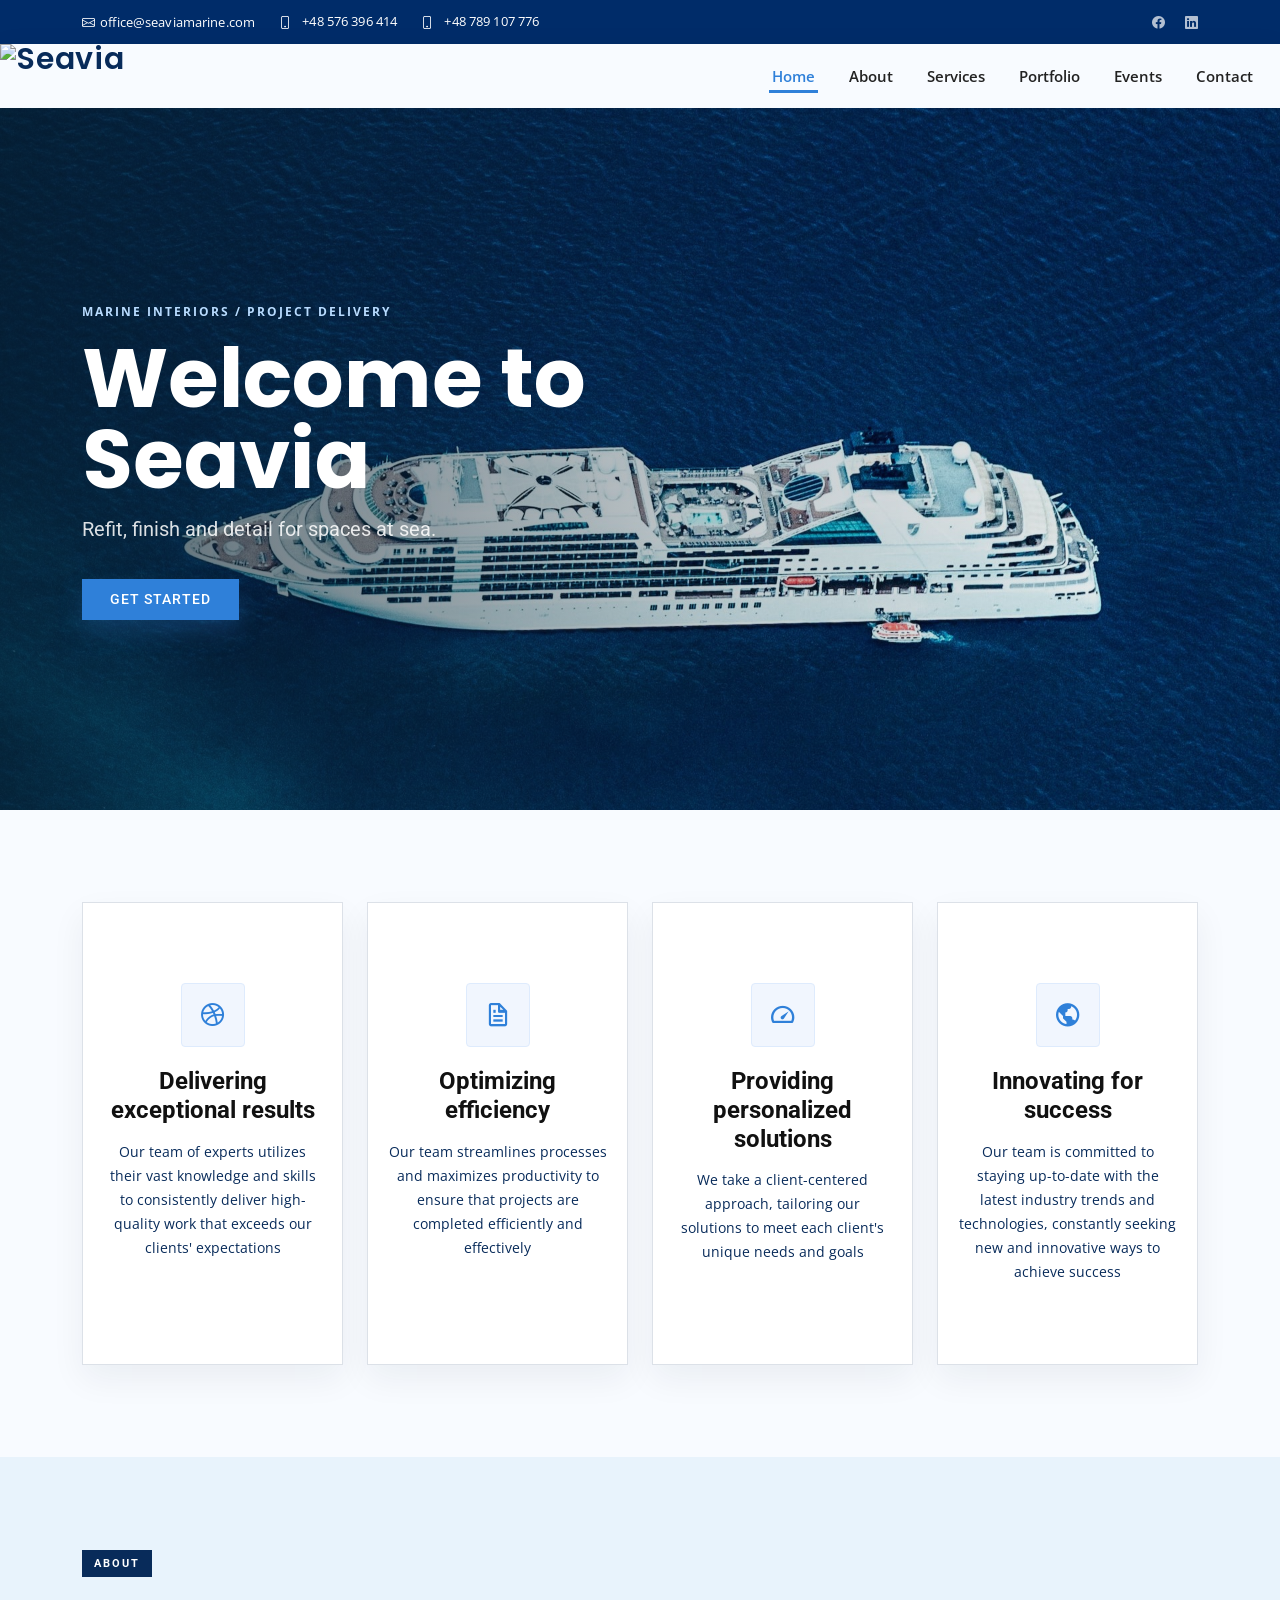
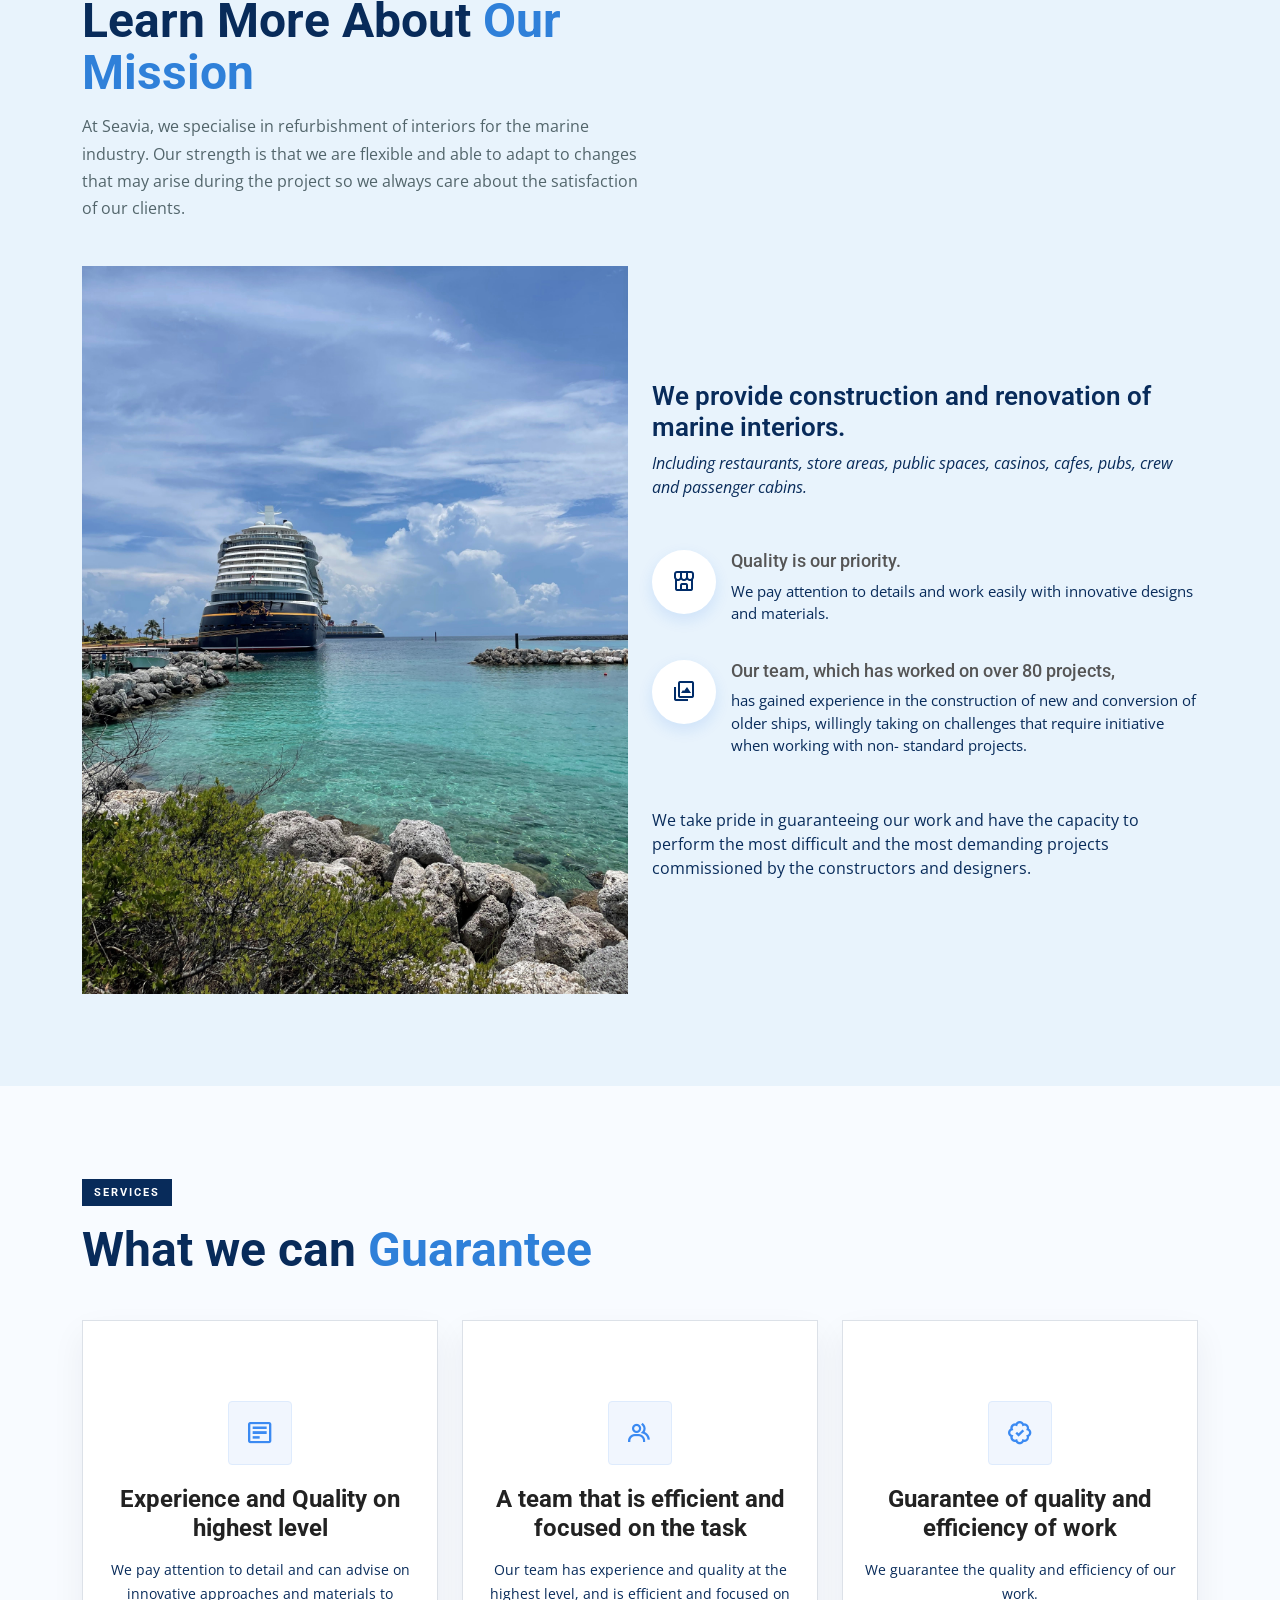
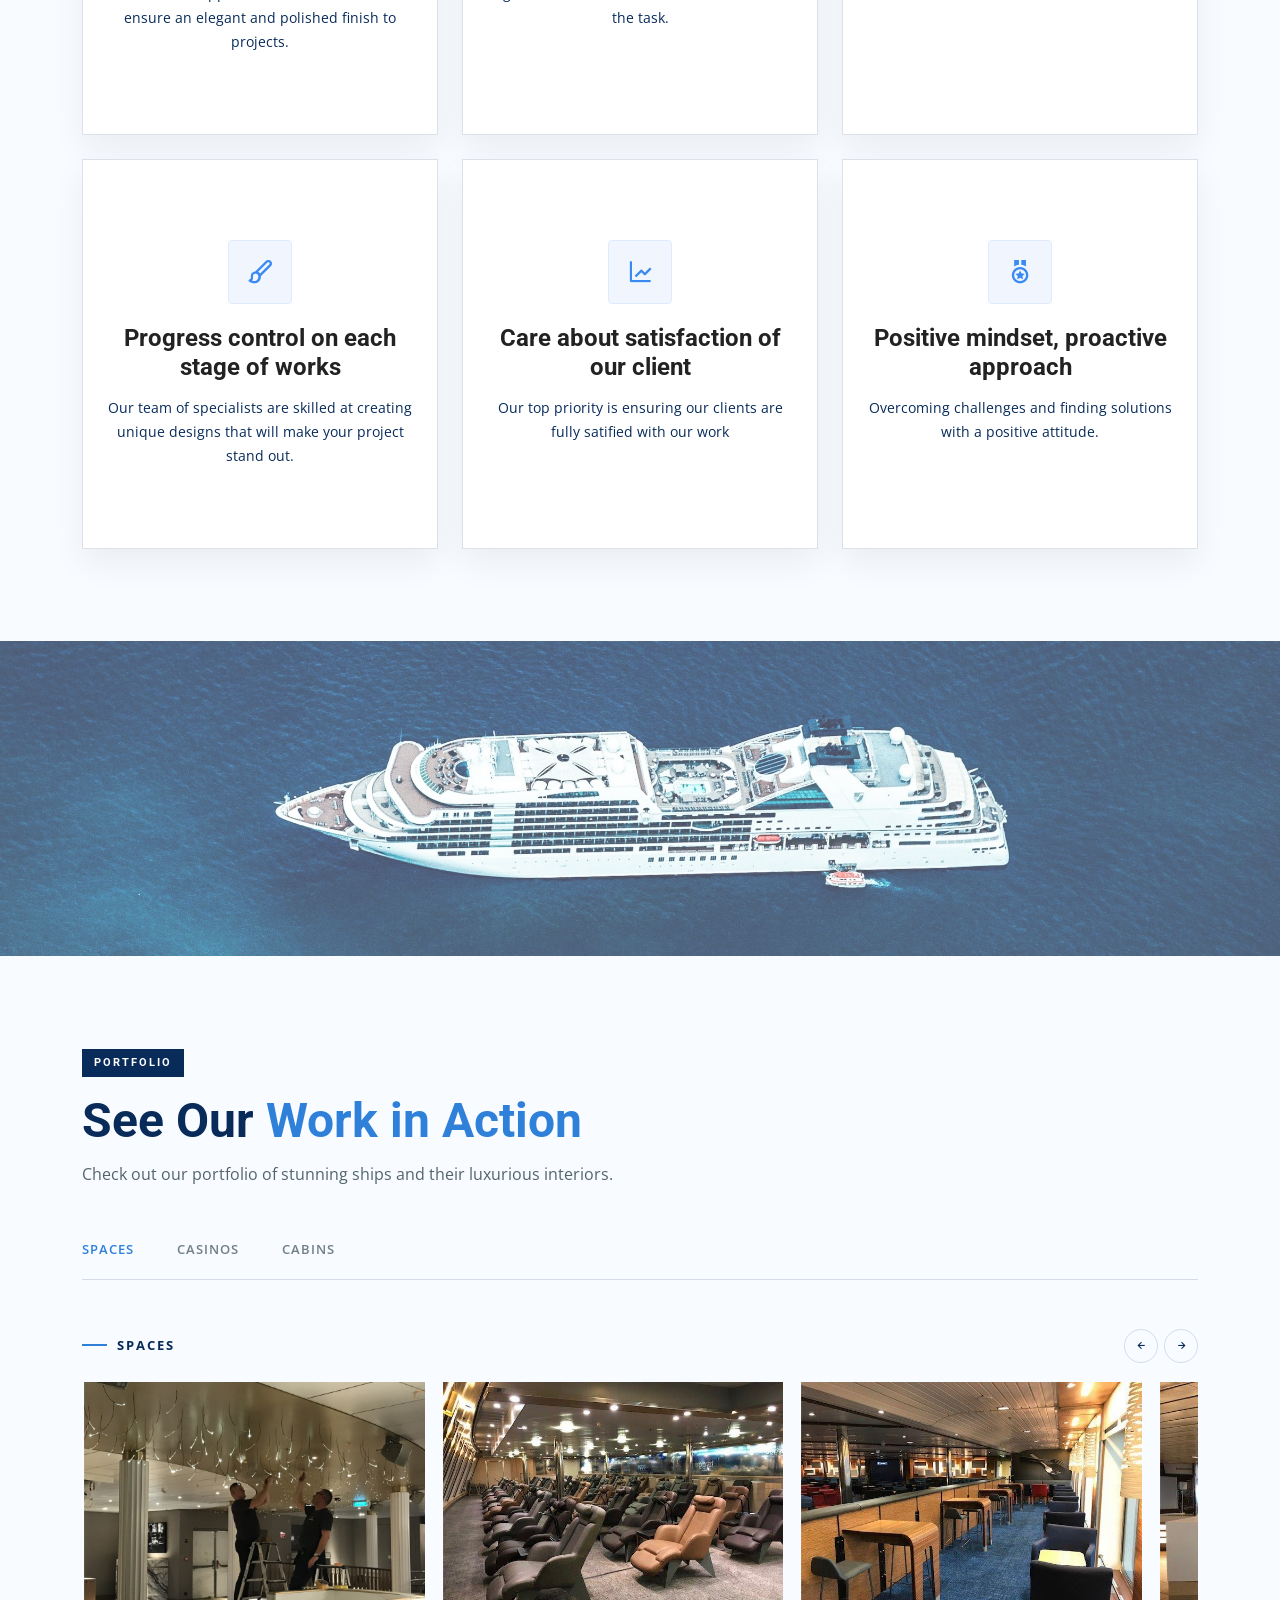
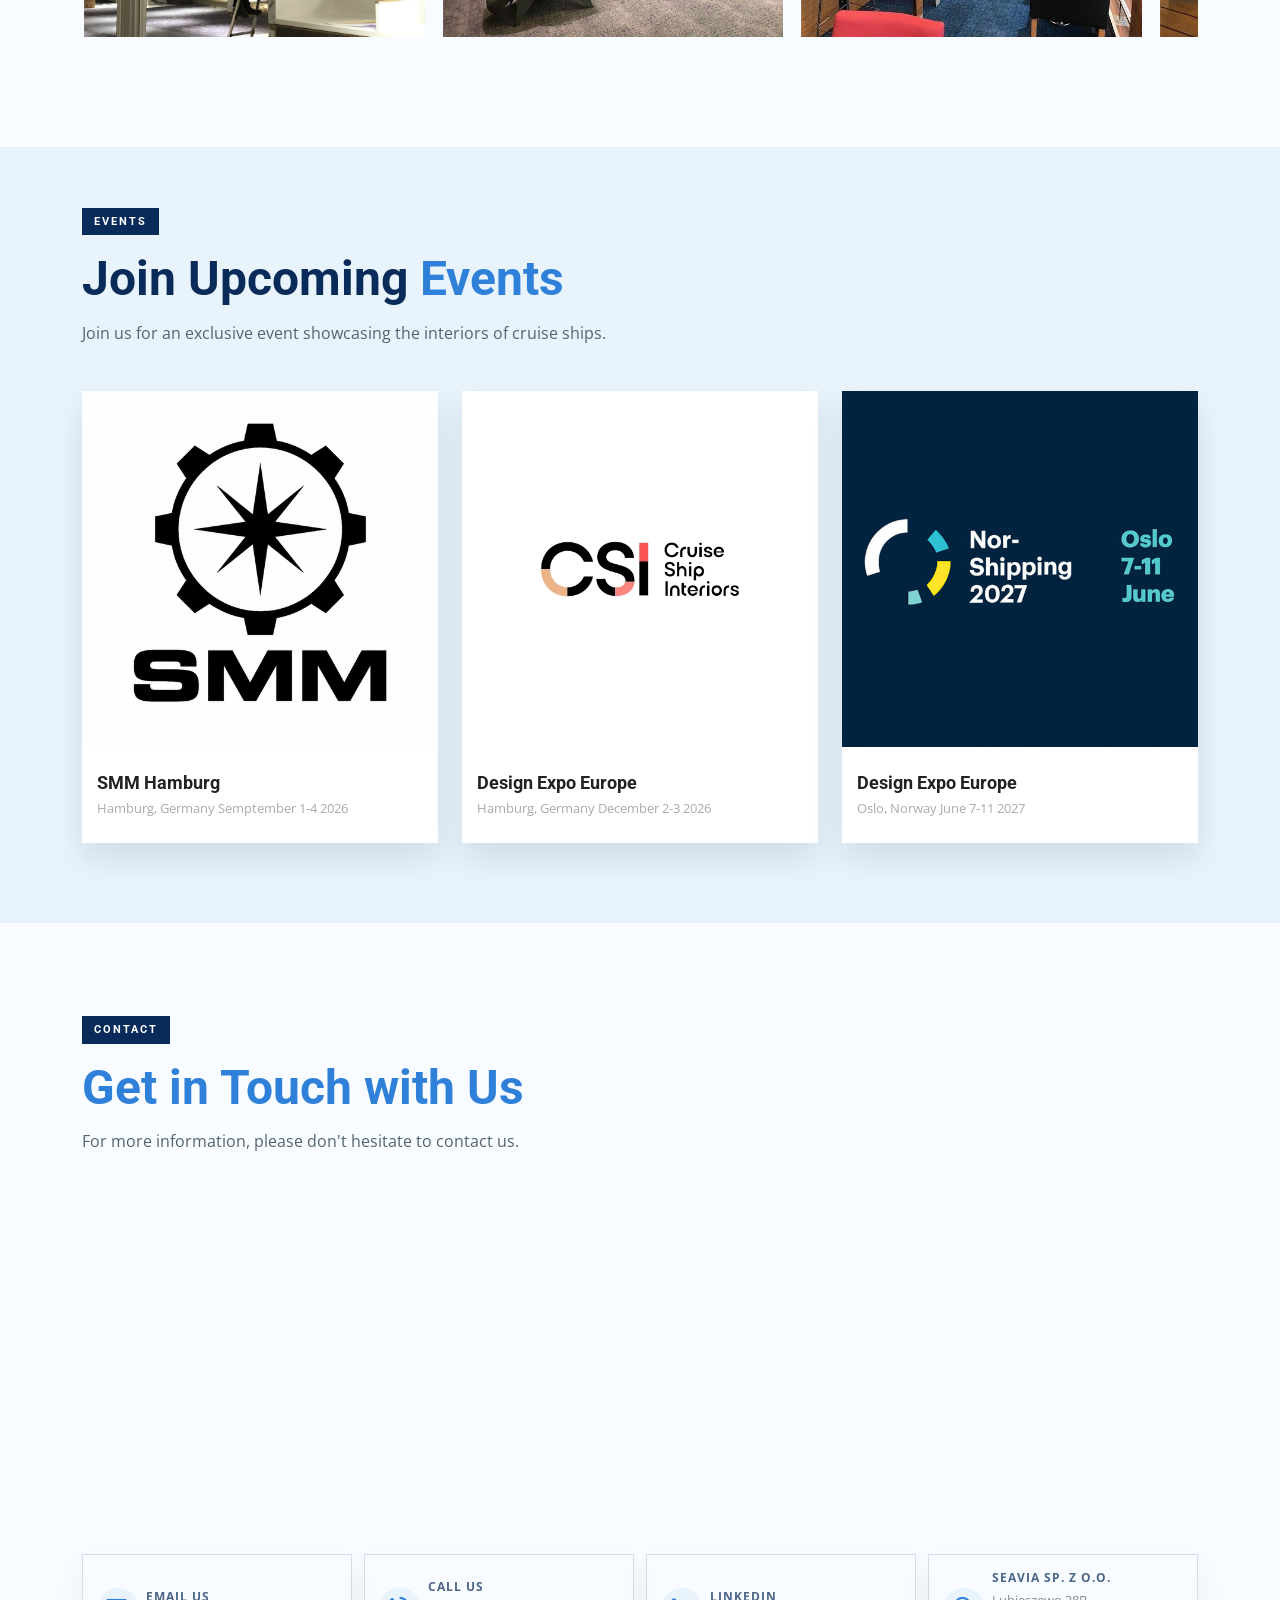
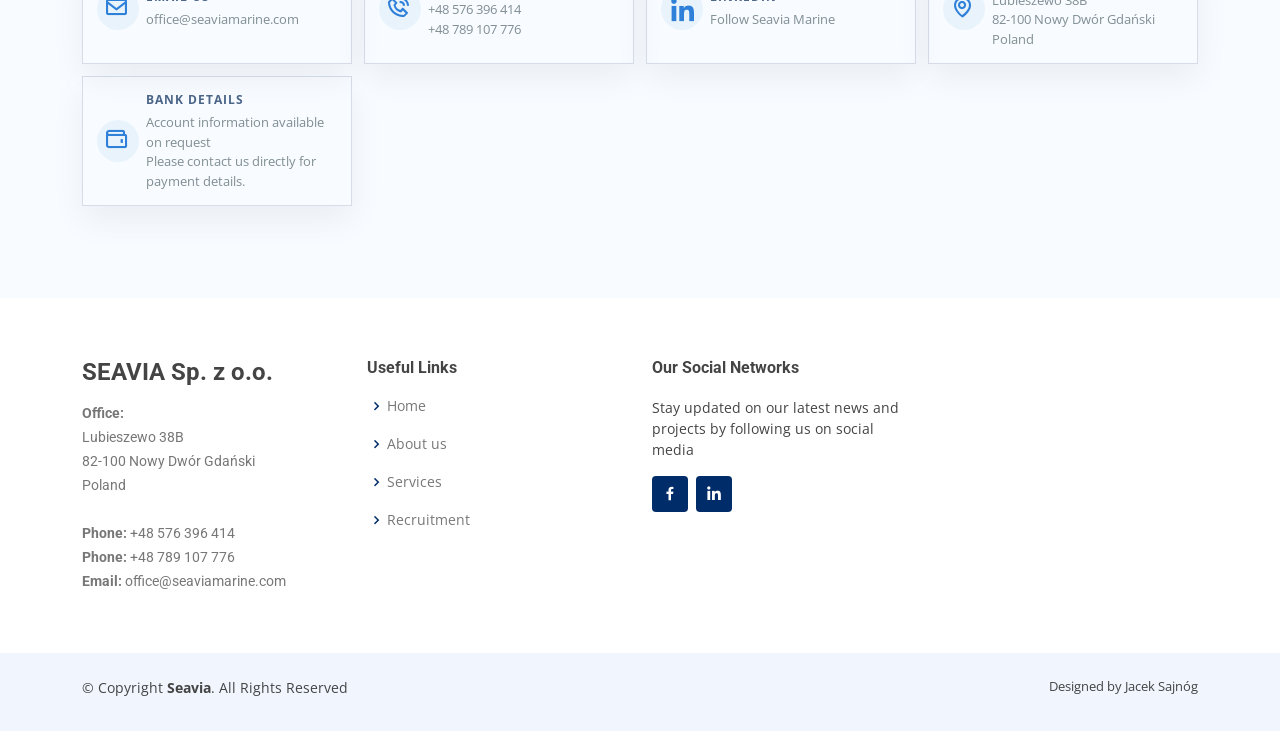
==== Seavia/index-stary.html @ 6c18a540 "01-09-2026" ====
<!DOCTYPE html>
<html lang="en">

<head>
  <!-- Google tag (gtag.js) -->
  <script async src="https://www.googletagmanager.com/gtag/js?id=G-H6H0X5R3G1"></script>
  <script>
    window.dataLayer = window.dataLayer || [];
    function gtag() { dataLayer.push(arguments); }
    gtag('js', new Date());

    gtag('config', 'G-H6H0X5R3G1');
  </script>
  <meta charset="utf-8">
  <meta content="width=device-width, initial-scale=1.0" name="viewport">

  <title>Seavia Marine</title>
  <meta
    content="Discover the ultimate in luxury cruise ship interiors with Seavia. As experts in design and functionality, we offer a unique blend of comfort, style, and technology. Explore our portfolio and experience the best in ship interiors."
    name="description">
  <meta
    content="Seavia, cruise ship interiors, luxury, comfort, style, technology, design, cabins, suites, dining rooms, entertainment, amenities, functionality, experts, portfolio"
    name="keywords">

  <!-- Favicons -->
  <link href="assets/img/favicon.png?v=20260822" rel="icon">
  <link href="assets/img/favicon.png?v=20260822" rel="apple-touch-icon">

  <!-- Google Fonts -->
  <link
    href="https://fonts.googleapis.com/css?family=Open+Sans:300,300i,400,400i,600,600i,700,700i|Roboto:300,300i,400,400i,500,500i,600,600i,700,700i|Poppins:300,300i,400,400i,500,500i,600,600i,700,700i"
    rel="stylesheet">

  <!-- Vendor CSS Files -->
  <link href="assets/vendor/aos/aos.css" rel="stylesheet">
  <link href="assets/vendor/bootstrap/css/bootstrap.min.css" rel="stylesheet">
  <link href="assets/vendor/bootstrap-icons/bootstrap-icons.css" rel="stylesheet">
  <link href="assets/vendor/boxicons/css/boxicons.min.css" rel="stylesheet">
  <link href="assets/vendor/glightbox/css/glightbox.min.css" rel="stylesheet">
  <link href="assets/vendor/swiper/swiper-bundle.min.css" rel="stylesheet">

  <!-- Template Main CSS File -->
  <link href="assets/css/style.css?v=20260822-featured-animation" rel="stylesheet">

  <!-- Cloudflare Turnstile -->
  <script src="https://challenges.cloudflare.com/turnstile/v0/api.js" async defer></script>

</head>

<body>

  <!-- ======= Top Bar ======= -->
  <section id="topbar" class="d-flex align-items-center">
    <div class="container d-flex justify-content-center justify-content-md-between">
      <div class="contact-info d-flex align-items-center">
        <i class="bi bi-envelope d-flex align-items-center"><a href="mailto:office@seaviamarine.com">office@seaviamarine.com</a></i>
        <div class="phone-numbers d-flex flex-column flex-md-row">
          <i class="bi bi-phone d-flex align-items-center ms-4"><span><a href="tel:+48576396414">+48 576 396 414</a></span></i>
          <i class="bi bi-phone d-flex align-items-center ms-4"><span><a href="tel:+48789107776">+48 789 107 776</a></span></i>
        </div>

      </div>
      <div class="social-links d-none d-md-flex align-items-center">
        <!-- <a href="#" class="twitter"><i class="bi bi-twitter"></i></a> -->
        <a href="https://www.facebook.com/profile.php?id=100090723109014" class="facebook" target="_blank"><i
            class="bi bi-facebook"></i></a>
        <!-- <a href="#" class="instagram"><i class="bi bi-instagram"></i></a> -->
        <a href="https://www.linkedin.com/company/seavia-ltd/" class="linkedin" target="_blank"><i
            class="bi bi-linkedin"></i></i></a>
      </div>
    </div>
  </section>

  <!-- ======= Header ======= -->
  <header id="header" class="d-flex align-items-center">
    <div class="container d-flex align-items-center justify-content-between">

      <!-- <h1 class="logo"><a href="index.html">BizLand<span>.</span></a></h1> -->
      <!-- Uncomment below if you prefer to use an image logo -->
      <a href="index.html" class="logo"><img src="assets/img/Logo.png?v=20260823" alt="Seavia"></a>

      <nav id="navbar" class="navbar">
        <ul>
          <li><a class="nav-link scrollto active" href="#hero">Home</a></li>
          <li><a class="nav-link scrollto" href="#about">About</a></li>
          <li><a class="nav-link scrollto" href="#services">Services</a></li>
          <li><a class="nav-link scrollto " href="#portfolio">Portfolio</a></li>
          <li><a class="nav-link scrollto" href="#events">Events</a></li>
          <!-- <li class="dropdown"><a href="#"><span>Drop Down</span> <i class="bi bi-chevron-down"></i></a>
            <ul>
              <li><a href="#">Interior Design</a></li>
              <li class="dropdown"><a href="#"><span>Deep Drop Down</span> <i class="bi bi-chevron-right"></i></a>
                <ul>
                  <li><a href="#">Deep Drop Down 1</a></li>
                  <li><a href="#">Deep Drop Down 2</a></li>
                  <li><a href="#">Deep Drop Down 3</a></li>
                  <li><a href="#">Deep Drop Down 4</a></li>
                  <li><a href="#">Deep Drop Down 5</a></li>
                </ul>
              </li>
              <li><a href="#">Furniture Selection</a></li>
              <li><a href="#">Lighting Design</a></li>
              <li><a href="#">Space Planning</a></li>
              <li><a href="#">Material Selection</a></li>
            </ul>
          </li> -->
          <li><a class="nav-link scrollto" href="#contact">Contact</a></li>
        </ul>
        <i class="bi bi-list mobile-nav-toggle"></i>
      </nav><!-- .navbar -->

    </div>
  </header><!-- End Header -->

  <!-- ======= Hero Section ======= -->
  <section id="hero" class="d-flex align-items-center">
    <div class="container" data-aos="zoom-out" data-aos-delay="100">
      <span class="hero-kicker">Marine interiors / Project delivery</span>
      <h1>Welcome to <span>Seavia</span></h1>
      <h2>Refit, finish and detail for spaces at sea.</h2>
      <div class="d-flex">
        <a href="#about" class="btn-get-started scrollto">Get Started</a>
        <!-- <a href="https://www.youtube.com/watch?v=jDDaplaOz7Q" class="glightbox btn-watch-video"><i class="bi bi-play-circle"></i><span>Watch Video</span></a> -->
      </div>
    </div>
  </section><!-- End Hero -->

  <main id="main">

    <!-- ======= Featured Services Section ======= -->
    <section id="featured-services" class="featured-services">
      <div class="container" data-aos="fade-up">

        <div class="row">
          <div class="col-md-6 col-lg-3 d-flex align-items-stretch mb-5 mb-lg-0">
            <div class="icon-box" data-aos="fade-up" data-aos-delay="100">
              <div class="icon"><i class="bx bxl-dribbble"></i></div>
              <h4 class="title"><a href="">Delivering exceptional results</a></h4>
              <p class="description">Our team of experts utilizes their vast knowledge and skills to consistently
                deliver high-quality work that exceeds our clients' expectations</p>
            </div>
          </div>

          <div class="col-md-6 col-lg-3 d-flex align-items-stretch mb-5 mb-lg-0">
            <div class="icon-box" data-aos="fade-up" data-aos-delay="200">
              <div class="icon"><i class="bx bx-file"></i></div>
              <h4 class="title"><a href="">Optimizing efficiency</a></h4>
              <p class="description">Our team streamlines processes and maximizes productivity to ensure that projects
                are completed efficiently and effectively</p>
            </div>
          </div>

          <div class="col-md-6 col-lg-3 d-flex align-items-stretch mb-5 mb-lg-0">
            <div class="icon-box" data-aos="fade-up" data-aos-delay="300">
              <div class="icon"><i class="bx bx-tachometer"></i></div>
              <h4 class="title"><a href="">Providing personalized solutions</a></h4>
              <p class="description">We take a client-centered approach, tailoring our solutions to meet each client's
                unique needs and goals</p>
            </div>
          </div>

          <div class="col-md-6 col-lg-3 d-flex align-items-stretch mb-5 mb-lg-0">
            <div class="icon-box" data-aos="fade-up" data-aos-delay="400">
              <div class="icon"><i class="bx bx-world"></i></div>
              <h4 class="title"><a href="">Innovating for success</a></h4>
              <p class="description">Our team is committed to staying up-to-date with the latest industry trends and
                technologies, constantly seeking new and innovative ways to achieve success</p>
            </div>
          </div>

        </div>

      </div>
    </section><!-- End Featured Services Section -->

    <!-- ======= About Section ======= -->
    <section id="about" class="about section-bg">
      <div class="container" data-aos="fade-up">

        <div class="section-title">
          <h2>About</h2>
          <h3>Learn More About <span>Our Mission</span></h3>
          <p>At Seavia, we specialise in refurbishment of interiors for the marine industry. Our
            strength is that we are flexible and able to adapt to changes that may arise during the project so we
            always care about the satisfaction of our clients. </p>
        </div>

        <div class="row">
          <div class="col-lg-6" data-aos="fade-right" data-aos-delay="100">
            <img src="assets/img/about.jpg" class="img-fluid" alt="">
          </div>
          <div class="col-lg-6 pt-4 pt-lg-0 content d-flex flex-column justify-content-center" data-aos="fade-up"
            data-aos-delay="100">
            <h3>We provide construction and renovation of marine interiors.</h3>
            <p class="fst-italic">
              Including restaurants, store areas, public spaces, casinos, cafes, pubs, crew and passenger cabins.
            </p>
            <ul>
              <li>
                <i class="bx bx-store-alt"></i>
                <div>
                  <h5>Quality is our priority.</h5>
                  <p>We pay attention to
                    details and work easily with innovative designs and materials.</p>
                </div>
              </li>
              <li>
                <i class="bx bx-images"></i>
                <div>
                  <h5>Our team, which has worked on over 80 projects,</h5>
                  <p>has gained experience in the construction of new and

                    conversion of older ships, willingly taking on challenges that require initiative when working with
                    non-
                    standard projects.</p>
                </div>
              </li>
            </ul>
            <p>
              We take pride in guaranteeing our work and have the capacity to perform the most difficult and the most
              demanding projects commissioned by the constructors and designers.
            </p>
          </div>
        </div>

      </div>
    </section><!-- End About Section -->

    <!-- ======= Services Section ======= -->
    <section id="services" class="services">
      <div class="container" data-aos="fade-up">

        <div class="section-title">
          <h2>Services</h2>
          <h3>What we can <span>Guarantee</span></h3>
          <!-- <p>From spacious vessels with ample deck space to top-notch dining options and entertainment, we have everything you need to make your sea journey a once-in-a-lifetime experience.</p> -->
        </div>

        <div class="row">
          <div class="col-lg-4 col-md-6 d-flex align-items-stretch" data-aos="zoom-in" data-aos-delay="100">
            <div class="icon-box">
              <div class="icon"><i class="bx bx-detail"></i></div>
              <h4><a href="">Experience and Quality on highest level</a></h4>
              <p>We pay attention to detail and can advise on innovative approaches and materials to ensure an elegant
                and polished finish to projects.</p>
            </div>
          </div>
          <div class="col-lg-4 col-md-6 d-flex align-items-stretch mt-4 mt-md-0" data-aos="zoom-in"
            data-aos-delay="200">
            <div class="icon-box">
              <div class="icon"><i class="bx bx-group"></i></div>
              <h4><a href="">A team that is efficient and focused on the task</a></h4>
              <p>Our team has experience and quality at the highest level, and is efficient and focused on the task.</p>
            </div>
          </div>
          <div class="col-lg-4 col-md-6 d-flex align-items-stretch mt-4 mt-lg-0" data-aos="zoom-in"
            data-aos-delay="300">
            <div class="icon-box">
              <div class="icon"><i class="bx bx-badge-check"></i></div>
              <h4><a href="">Guarantee of quality and efficiency of work</a></h4>
              <p>We guarantee the quality and efficiency of our work.</p>
            </div>
          </div>

          <div class="col-lg-4 col-md-6 d-flex align-items-stretch mt-4" data-aos="zoom-in" data-aos-delay="400">
            <div class="icon-box">
              <div class="icon"><i class="bx bx-paint"></i></div>
              <h4><a href="">Progress control on each stage of works</a></h4>
              <p>Our team of specialists are skilled at creating unique designs that will make your project stand out.</p>
            </div>
          </div>

          <div class="col-lg-4 col-md-6 d-flex align-items-stretch mt-4" data-aos="zoom-in" data-aos-delay="500">
            <div class="icon-box">
              <div class="icon"><i class="bx bx-line-chart"></i></div>
              <h4><a href="">Care about satisfaction of our client</a></h4>
              <p>Our top priority is ensuring our clients are fully satified with our work</p>
            </div>
          </div>

          <div class="col-lg-4 col-md-6 d-flex align-items-stretch mt-4" data-aos="zoom-in" data-aos-delay="600">
            <div class="icon-box">
              <div class="icon"><i class="bx bx-medal"></i></div>
              <h4><a href="">Positive mindset, proactive approach</a></h4>
              <p>Overcoming challenges and finding solutions with a positive attitude.</p>
            </div>
          </div>

        </div>

      </div>
    </section><!-- End Services Section -->

    <!-- ======= Testimonials Section ======= -->
    <section id="testimonials" class="testimonials">
      <div class="container" data-aos="zoom-in">



      </div>
    </section><!-- End Testimonials Section -->

    <!-- ======= Portfolio Section ======= -->
    <section id="portfolio" class="portfolio">
      <div class="container" data-aos="fade-up">

        <div class="section-title">
          <h2>Portfolio</h2>
          <h3>See Our <span>Work in Action</span></h3>
          <p>Check out our portfolio of stunning ships and their luxurious interiors.</p>
        </div>

        <div class="row" data-aos="fade-up" data-aos-delay="100">
          <div class="col-lg-12">
            <ul id="portfolio-flters">
              <li data-filter=".filter-spaces" class="filter-active">Spaces</li>
              <li data-filter=".filter-casinos">Casinos</li>
              <li data-filter=".filter-cabins">Cabins</li>
            </ul>
          </div>
        </div>

        <div class="portfolio-container" data-aos="fade-up" data-aos-delay="200">

          <div class="col-lg-4 col-md-6 portfolio-item filter-cabins">
            <img src="assets/img/portfolio/cabins-1.jpg" class="img-fluid" alt="">
            <div class="portfolio-info">
              <h4>App 1</h4>
              <p>App</p>
              <a href="assets/img/portfolio/cabins-1.jpg" data-gallery="portfolioGallery"
                class="portfolio-lightbox preview-link" title="App 1"><i class="bx bx-plus"></i></a>
              <a href="portfolio-details.html" class="details-link" title="More Details"><i class="bx bx-link"></i></a>
            </div>
          </div>

          <div class="col-lg-4 col-md-6 portfolio-item filter-cabins">
            <img src="assets/img/portfolio/cabins-2.jpg" class="img-fluid" alt="">
            <div class="portfolio-info">
              <h4>Web 3</h4>
              <p>Web</p>
              <a href="assets/img/portfolio/cabins-2.jpg" data-gallery="portfolioGallery"
                class="portfolio-lightbox preview-link" title="Web 3"><i class="bx bx-plus"></i></a>
              <a href="portfolio-details.html" class="details-link" title="More Details"><i class="bx bx-link"></i></a>
            </div>
          </div>

          <div class="col-lg-4 col-md-6 portfolio-item filter-spaces">
            <img src="assets/img/portfolio/spaces-1.jpeg" class="img-fluid" alt="">
            <div class="portfolio-info">
              <h4>App 2</h4>
              <p>App</p>
              <a href="assets/img/portfolio/spaces-1.jpeg" data-gallery="portfolioGallery"
                class="portfolio-lightbox preview-link" title="App 2"><i class="bx bx-plus"></i></a>
              <a href="portfolio-details.html" class="details-link" title="More Details"><i class="bx bx-link"></i></a>
            </div>
          </div>

          <div class="col-lg-4 col-md-6 portfolio-item filter-spaces">
            <img src="assets/img/portfolio/spaces-2.jpg" class="img-fluid" alt="">
            <div class="portfolio-info">
              <h4>Card 2</h4>
              <p>Card</p>
              <a href="assets/img/portfolio/spaces-2.jpg" data-gallery="portfolioGallery"
                class="portfolio-lightbox preview-link" title="Card 2"><i class="bx bx-plus"></i></a>
              <a href="portfolio-details.html" class="details-link" title="More Details"><i class="bx bx-link"></i></a>
            </div>
          </div>

          <div class="col-lg-4 col-md-6 portfolio-item filter-casinos">
            <img src="assets/img/portfolio/casinos-1.jpg" class="img-fluid" alt="">
            <div class="portfolio-info">
              <h4>Web 2</h4>
              <p>Web</p>
              <a href="assets/img/portfolio/casinos-1.jpg" data-gallery="portfolioGallery"
                class="portfolio-lightbox preview-link" title="Web 2"><i class="bx bx-plus"></i></a>
              <a href="portfolio-details.html" class="details-link" title="More Details"><i class="bx bx-link"></i></a>
            </div>
          </div>

          <div class="col-lg-4 col-md-6 portfolio-item filter-casinos">
            <img src="assets/img/portfolio/casinos-2.jpg" class="img-fluid" alt="">
            <div class="portfolio-info">
              <h4>App 3</h4>
              <p>App</p>
              <a href="assets/img/portfolio/casinos-2.jpg" data-gallery="portfolioGallery"
                class="portfolio-lightbox preview-link" title="App 3"><i class="bx bx-plus"></i></a>
              <a href="portfolio-details.html" class="details-link" title="More Details"><i class="bx bx-link"></i></a>
            </div>
          </div>

          <div class="col-lg-4 col-md-6 portfolio-item filter-cabins">
            <img src="assets/img/portfolio/cabins-4.jpg" class="img-fluid" alt="">
            <div class="portfolio-info">
              <h4>Card 1</h4>
              <p>Card</p>
              <a href="assets/img/portfolio/cabins-4.jpg" data-gallery="portfolioGallery"
                class="portfolio-lightbox preview-link" title="Card 1"><i class="bx bx-plus"></i></a>
              <a href="portfolio-details.html" class="details-link" title="More Details"><i class="bx bx-link"></i></a>
            </div>
          </div>

          <div class="col-lg-4 col-md-6 portfolio-item filter-cabins">
            <img src="assets/img/portfolio/cabins-3.jpg" class="img-fluid" alt="">
            <div class="portfolio-info">
              <h4>Card 3</h4>
              <p>Card</p>
              <a href="assets/img/portfolio/cabins-3.jpg" data-gallery="portfolioGallery"
                class="portfolio-lightbox preview-link" title="Card 3"><i class="bx bx-plus"></i></a>
              <a href="portfolio-details.html" class="details-link" title="More Details"><i class="bx bx-link"></i></a>
            </div>
          </div>

          <div class="col-lg-4 col-md-6 portfolio-item filter-spaces">
            <img src="assets/img/portfolio/spaces-3.jpg" class="img-fluid" alt="">
            <div class="portfolio-info">
              <h4>Web 3</h4>
              <p>Web</p>
              <a href="assets/img/portfolio/spaces-3.jpg" data-gallery="portfolioGallery"
                class="portfolio-lightbox preview-link" title="Web 3"><i class="bx bx-plus"></i></a>
              <a href="portfolio-details.html" class="details-link" title="More Details"><i class="bx bx-link"></i></a>
            </div>
          </div>

          <div class="col-lg-4 col-md-6 portfolio-item filter-spaces">
            <img src="assets/img/portfolio/spaces-4.jpg" class="img-fluid" alt="">
            <div class="portfolio-info">
              <h4>Web 3</h4>
              <p>Web</p>
              <a href="assets/img/portfolio/spaces-4.jpg" data-gallery="portfolioGallery"
                class="portfolio-lightbox preview-link" title="Web 3"><i class="bx bx-plus"></i></a>
              <a href="portfolio-details.html" class="details-link" title="More Details"><i class="bx bx-link"></i></a>
            </div>
          </div>

          <div class="col-lg-4 col-md-6 portfolio-item filter-cabins">
            <img src="assets/img/portfolio/cabins-5.jpg" class="img-fluid" alt="">
            <div class="portfolio-info">
              <h4>Web 3</h4>
              <p>Web</p>
              <a href="assets/img/portfolio/cabins-5.jpg" data-gallery="portfolioGallery"
                class="portfolio-lightbox preview-link" title="Web 3"><i class="bx bx-plus"></i></a>
              <a href="portfolio-details.html" class="details-link" title="More Details"><i class="bx bx-link"></i></a>
            </div>
          </div>

          <div class="col-lg-4 col-md-6 portfolio-item filter-cabins">
            <img src="assets/img/portfolio/cabins-6.jpg" class="img-fluid" alt="">
            <div class="portfolio-info">
              <h4>Web 3</h4>
              <p>Web</p>
              <a href="assets/img/portfolio/cabins-6.jpg" data-gallery="portfolioGallery"
                class="portfolio-lightbox preview-link" title="Web 3"><i class="bx bx-plus"></i></a>
              <a href="portfolio-details.html" class="details-link" title="More Details"><i class="bx bx-link"></i></a>
            </div>
          </div>

          <div class="col-lg-4 col-md-6 portfolio-item filter-spaces">
            <img src="assets/img/portfolio/spaces-5.jpg" class="img-fluid" alt="">
            <div class="portfolio-info">
              <h4>Web 3</h4>
              <p>Web</p>
              <a href="assets/img/portfolio/spaces-5.jpg" data-gallery="portfolioGallery"
                class="portfolio-lightbox preview-link" title="Web 3"><i class="bx bx-plus"></i></a>
              <a href="portfolio-details.html" class="details-link" title="More Details"><i class="bx bx-link"></i></a>
            </div>
          </div>

          <div class="col-lg-4 col-md-6 portfolio-item filter-spaces">
            <img src="assets/img/portfolio/spaces-6.jpg" class="img-fluid" alt="">
            <div class="portfolio-info">
              <h4>Web 3</h4>
              <p>Web</p>
              <a href="assets/img/portfolio/spaces-6.jpg" data-gallery="portfolioGallery"
                class="portfolio-lightbox preview-link" title="Web 3"><i class="bx bx-plus"></i></a>
              <a href="portfolio-details.html" class="details-link" title="More Details"><i class="bx bx-link"></i></a>
            </div>
          </div>

          <div class="col-lg-4 col-md-6 portfolio-item filter-casinos">
            <img src="assets/img/portfolio/casinos-4.jpg" class="img-fluid" alt="">
            <div class="portfolio-info">
              <h4>Web 3</h4>
              <p>Web</p>
              <a href="assets/img/portfolio/casinos-4.jpg" data-gallery="portfolioGallery"
                class="portfolio-lightbox preview-link" title="Web 3"><i class="bx bx-plus"></i></a>
              <a href="portfolio-details.html" class="details-link" title="More Details"><i class="bx bx-link"></i></a>
            </div>
          </div>

          <div class="col-lg-4 col-md-6 portfolio-item filter-casinos">
            <img src="assets/img/portfolio/casinos-3.jpg" class="img-fluid" alt="">
            <div class="portfolio-info">
              <h4>Web 3</h4>
              <p>Web</p>
              <a href="assets/img/portfolio/casinos-3.jpg" data-gallery="portfolioGallery"
                class="portfolio-lightbox preview-link" title="Web 3"><i class="bx bx-plus"></i></a>
              <a href="portfolio-details.html" class="details-link" title="More Details"><i class="bx bx-link"></i></a>
            </div>
          </div>

          <div class="col-lg-4 col-md-6 portfolio-item filter-cabins">
            <img src="assets/img/portfolio/cabins-7.jpeg" class="img-fluid" alt="">
            <div class="portfolio-info">
              <h4>Web 3</h4>
              <p>Web</p>
              <a href="assets/img/portfolio/cabins-7.jpeg" data-gallery="portfolioGallery"
                class="portfolio-lightbox preview-link" title="Web 3"><i class="bx bx-plus"></i></a>
              <a href="portfolio-details.html" class="details-link" title="More Details"><i class="bx bx-link"></i></a>
            </div>
          </div>

          <div class="col-lg-4 col-md-6 portfolio-item filter-cabins">
            <img src="assets/img/portfolio/cabins-8.jpeg" class="img-fluid" alt="">
            <div class="portfolio-info">
              <h4>Web 3</h4>
              <p>Web</p>
              <a href="assets/img/portfolio/cabins-8.jpeg" data-gallery="portfolioGallery"
                class="portfolio-lightbox preview-link" title="Web 3"><i class="bx bx-plus"></i></a>
              <a href="portfolio-details.html" class="details-link" title="More Details"><i class="bx bx-link"></i></a>
            </div>
          </div>

          <div class="col-lg-4 col-md-6 portfolio-item filter-spaces">
            <img src="assets/img/portfolio/spaces-7.jpg" class="img-fluid" alt="">
            <div class="portfolio-info">
              <h4>Web 3</h4>
              <p>Web</p>
              <a href="assets/img/portfolio/spaces-7.jpg" data-gallery="portfolioGallery"
                class="portfolio-lightbox preview-link" title="Web 3"><i class="bx bx-plus"></i></a>
              <a href="portfolio-details.html" class="details-link" title="More Details"><i class="bx bx-link"></i></a>
            </div>
          </div>

          <div class="col-lg-4 col-md-6 portfolio-item filter-spaces">
            <img src="assets/img/portfolio/spaces-8.jpg" class="img-fluid" alt="">
            <div class="portfolio-info">
              <h4>Web 3</h4>
              <p>Web</p>
              <a href="assets/img/portfolio/spaces-8.jpg" data-gallery="portfolioGallery"
                class="portfolio-lightbox preview-link" title="Web 3"><i class="bx bx-plus"></i></a>
              <a href="portfolio-details.html" class="details-link" title="More Details"><i class="bx bx-link"></i></a>
            </div>
          </div>

          <div class="col-lg-4 col-md-6 portfolio-item filter-cabins">
            <img src="assets/img/portfolio/cabins-9.jpeg" class="img-fluid" alt="">
            <div class="portfolio-info">
              <h4>Web 3</h4>
              <p>Web</p>
              <a href="assets/img/portfolio/cabins-9.jpeg" data-gallery="portfolioGallery"
                class="portfolio-lightbox preview-link" title="Web 3"><i class="bx bx-plus"></i></a>
              <a href="portfolio-details.html" class="details-link" title="More Details"><i class="bx bx-link"></i></a>
            </div>
          </div>

          <div class="col-lg-4 col-md-6 portfolio-item filter-cabins">
            <img src="assets/img/portfolio/cabins-10.jpeg" class="img-fluid" alt="">
            <div class="portfolio-info">
              <h4>Web 3</h4>
              <p>Web</p>
              <a href="assets/img/portfolio/cabins-10.jpeg" data-gallery="portfolioGallery"
                class="portfolio-lightbox preview-link" title="Web 3"><i class="bx bx-plus"></i></a>
              <a href="portfolio-details.html" class="details-link" title="More Details"><i class="bx bx-link"></i></a>
            </div>
          </div>

          <div class="col-lg-4 col-md-6 portfolio-item filter-spaces">
            <img src="assets/img/portfolio/spaces-12.jpg" class="img-fluid" alt="">
            <div class="portfolio-info">
              <h4>Web 3</h4>
              <p>Web</p>
              <a href="assets/img/portfolio/spaces-12.jpg" data-gallery="portfolioGallery"
                class="portfolio-lightbox preview-link" title="Web 3"><i class="bx bx-plus"></i></a>
              <a href="portfolio-details.html" class="details-link" title="More Details"><i class="bx bx-link"></i></a>
            </div>
          </div>

          <div class="col-lg-4 col-md-6 portfolio-item filter-casinos">
            <img src="assets/img/portfolio/casinos-5.jpg" class="img-fluid" alt="">
            <div class="portfolio-info">
              <h4>Web 3</h4>
              <p>Web</p>
              <a href="assets/img/portfolio/casinos-5.jpg" data-gallery="portfolioGallery"
                class="portfolio-lightbox preview-link" title="Web 3"><i class="bx bx-plus"></i></a>
              <a href="portfolio-details.html" class="details-link" title="More Details"><i class="bx bx-link"></i></a>
            </div>
          </div>




        </div>

      </div>
    </section><!-- End Portfolio Section -->

    <!-- ======= Events Section ======= -->
    <section id="events" class="events section-bg">
      <div class="container" data-aos="fade-up">

        <div class="section-title">
          <h2>Events</h2>
          <h3>Join Upcoming <span>Events</span></h3>
          <p>Join us for an exclusive event showcasing the interiors of cruise ships.</p>
        </div>

        <div class="row">

          <!-- <div class="col-lg-4 col-md-4 d-flex align-items-stretch" data-aos="fade-up" data-aos-delay="100">
            <a href="https://www.shippaxferryconference.com/en/conference-2023.aspx" target="_blank">
              <div class="member">
                <div class="member-img">
                  <img src="assets/img/events/events-1.jpg" class="img-fluid" alt="">
                  <div class="social">
                    <a href=""><i class="bi bi-twitter"></i></a>
                    <a href=""><i class="bi bi-facebook"></i></a>
                    <a href=""><i class="bi bi-instagram"></i></a>
                    <a href=""><i class="bi bi-linkedin"></i></a>
                  </div>
                </div>
                <div class="member-info">
                  <h4>Shippax Ferry Conference</h4>
                  <span>Barcelona, Spain April 24-26</span>
                </div>
              </div>
            </a>
          </div> -->


          <div class="col-lg-4 col-md-4 d-flex align-items-stretch" data-aos="fade-up" data-aos-delay="300">
            <a href="https://www.smm-hamburg.com" target="_blank">
              <div class="member">
                <div class="member-img">
                  <img src="assets/img/events/smm-hamburg.png" class="img-fluid" alt="">
                  <div class="social">
                    <a href=""><i class="bi bi-twitter"></i></a>
                    <a href=""><i class="bi bi-facebook"></i></a>
                    <a href=""><i class="bi bi-instagram"></i></a>
                    <a href=""><i class="bi bi-linkedin"></i></a>
                  </div>
                </div>
                <div class="member-info">
                  <h4>SMM Hamburg</h4>
                  <span>Hamburg, Germany Semptember 1-4 2026</span>
                </div>
              </div>
            </a>
          </div>

          <div class="col-lg-4 col-md-4 d-flex align-items-stretch" data-aos="fade-up" data-aos-delay="200">
            <a href="https://cruiseshipinteriors-europe.com" target="_blank">
              <div class="member">
                <div class="member-img">
                  <img src="assets/img/events/events-5.webp" class="img-fluid" alt="">
                  <div class="social">
                    <a href=""><i class="bi bi-twitter"></i></a>
                    <a href=""><i class="bi bi-facebook"></i></a>
                    <a href=""><i class="bi bi-instagram"></i></a>
                    <a href=""><i class="bi bi-linkedin"></i></a>
                  </div>
                </div>
                <div class="member-info">
                  <h4>Design Expo Europe</h4>
                  <span>Hamburg, Germany December 2-3 2026</span>
                </div>
              </div>
            </a>
          </div>


          <div class="col-lg-4 col-md-4 d-flex align-items-stretch" data-aos="fade-up" data-aos-delay="200">
            <a href="https://nor-shipping.com" target="_blank">
              <div class="member">
                <div class="member-img">
                  <img src="assets/img/events/nor-shipping2027.jpg" class="img-fluid" alt="">
                  <div class="social">
                    <a href=""><i class="bi bi-twitter"></i></a>
                    <a href=""><i class="bi bi-facebook"></i></a>
                    <a href=""><i class="bi bi-instagram"></i></a>
                    <a href=""><i class="bi bi-linkedin"></i></a>
                  </div>
                </div>
                <div class="member-info">
                  <h4>Design Expo Europe</h4>
                  <span>Oslo, Norway June 7-11 2027</span>
                </div>
              </div>
            </a>
          </div>
          <!-- <div class="col-lg-4 col-md-4 d-flex align-items-stretch" data-aos="fade-up" data-aos-delay="400">
            <a href="
            https://baltexpo.eu/" target="_blank">
              <div class="member">
                <div class="member-img">
                  <img src="assets/img/events/events-4.jpg" class="img-fluid" alt="">
                  <div class="social">
                    <a href=""><i class="bi bi-twitter"></i></a>
                    <a href=""><i class="bi bi-facebook"></i></a>
                    <a href=""><i class="bi bi-instagram"></i></a>
                    <a href=""><i class="bi bi-linkedin"></i></a>
                  </div>
                </div>
                <div class="member-info">
                  <h4>BALTEXPO</h4>
                  <span>Gdansk, Poland October 10-12</span>
                </div>
              </div>
            </a>
          </div> -->



        </div>

      </div>
    </section><!-- End events Section -->

    <!-- ======= Contact Section ======= -->
    <section id="contact" class="contact">
      <div class="container" data-aos="fade-up">

        <div class="section-title">
          <h2>Contact</h2>
          <h3><span>Get in Touch with Us</span></h3>
          <p>For more information, please don't hesitate to contact us.</p>
        </div>



        <div class="contact-layout" data-aos="fade-up" data-aos-delay="100">
          <div class="contact-left">
            <iframe class="mb-4 mb-lg-0"
              src="https://www.google.com/maps/embed?pb=!1m18!1m12!1m3!1d770.0520258612106!2d19.037548729906458!3d54.19138973807266!2m3!1f0!2f0!3f0!3m2!1i1024!2i768!4f13.1!3m3!1m2!1s0x64a632cc7048b1c9%3A0x907768028104b4df!2sSeavia%20sp.%20z%20o.o.!5e0!3m2!1spl!2spl!4v1761564965982!5m2!1spl!2spl"
              width="100%" height="450" style="border:0;" allowfullscreen="" loading="lazy"
              referrerpolicy="no-referrer-when-downgrade"></iframe>
            <div class="contact-cards">
              <a class="info-box contact-action" href="mailto:office@seaviamarine.com">
                <i class="bx bx-envelope"></i><span><strong>Email Us</strong>office@seaviamarine.com</span>
              </a>
              <a class="info-box contact-action" href="tel:+48576396414">
                <i class="bx bx-phone-call"></i><span><strong>Call Us</strong>+48 576 396 414<br>+48 789 107 776</span>
              </a>
              <a class="info-box contact-action contact-linkedin" href="https://www.linkedin.com/company/seavia-ltd/" target="_blank" rel="noopener">
                <i class="bx bxl-linkedin"></i><span><strong>LinkedIn</strong>Follow Seavia Marine</span>
              </a>
              <div class="info-box contact-action office-card">
                <i class="bx bx-map"></i><span><strong>SEAVIA Sp. z o.o.</strong>Lubieszewo 38B<br>82-100 Nowy Dwór Gdański<br>Poland</span>
              </div>
              <div class="info-box contact-action">
                <i class="bx bx-wallet"></i><span><strong>Bank details</strong>Account information available on request<br>Please contact us directly for payment details.</span>
              </div>
            </div>
          </div>

          <div class="contact-team">
            <div class="team-directory" data-aos="fade-up" data-aos-delay="150">
              <div class="team-directory-heading">
                <span class="eyebrow">The people behind the projects</span>
                <h3>Meet our team</h3>
                <p>Our specialists coordinate every detail from the first survey to the final handover.</p>
              </div>
              <div class="team-grid">
 <article class="team-card"><img class="team-avatar" src="assets/img/team/Ma%C5%82gorzata_G%C3%B3rska%20%281%29.jpg" alt="Katarzyna Górska"><div><h4>Katarzyna Górska</h4><p>Board Member</p><div class="team-contact-links"><a href="mailto:kasia@seaviamarine.com" data-contact-label="kasia@seaviamarine.com" aria-label="Email Katarzyna Górska"><i class="bx bx-envelope"></i></a></div></div></article>
 <article class="team-card"><img class="team-avatar" src="assets/img/team/Iwona_Kopal%20%281%29.jpg" alt="Iwona Kopal"><div><h4>Iwona Kopal</h4><p>Board Member</p><div class="team-contact-links"><a href="mailto:iwona@seaviamarine.com" data-contact-label="iwona@seaviamarine.com" aria-label="Email Iwona Kopal"><i class="bx bx-envelope"></i></a></div></div></article>
 <article class="team-card"><img class="team-avatar" src="assets/img/team/Klaudia_Kopal%20%281%29.jpg" alt="Klaudia Kopal"><div><h4>Klaudia Kopal</h4><p>Executive Assistant</p><div class="team-contact-links"><a href="mailto:klaudia@seaviamarine.com" data-contact-label="klaudia@seaviamarine.com" aria-label="Email Klaudia Kopal"><i class="bx bx-envelope"></i></a></div></div></article>
 <article class="team-card"><img class="team-avatar" src="assets/img/team/Klaudia_Krygier%20%281%29.jpg" alt="Klaudia Krygier"><div><h4>Klaudia Krygier</h4><p>Human Resources</p><div class="team-contact-links"><a href="mailto:rekrutacja@seaviamarine.com" data-contact-label="rekrutacja@seaviamarine.com" aria-label="Email Klaudia Krygier"><i class="bx bx-envelope"></i></a></div></div></article>
 <article class="team-card"><img class="team-avatar" src="assets/img/team/Mateusz_Rubinowski%20%281%29.jpg" alt="Mateusz Rubinowski"><div><h4>Mateusz Rubinowski</h4><p>Contracts Manager</p><div class="team-contact-links"><a href="mailto:mateusz@seaviamarine.com" data-contact-label="mateusz@seaviamarine.com" aria-label="Email Mateusz Rubinowski"><i class="bx bx-envelope"></i></a></div></div></article>
 <article class="team-card"><img class="team-avatar" src="assets/img/team/Adam_Bogda%C5%84ski%20%281%29.jpg" alt="Adam Bogdański"><div><h4>Adam Bogdański</h4><p>Assistant Contract Manager</p><div class="team-contact-links"><a href="mailto:abogdanski@seaviamarine.com" data-contact-label="abogdanski@seaviamarine.com" aria-label="Email Adam Bogdański"><i class="bx bx-envelope"></i></a></div></div></article>
 <article class="team-card"><img class="team-avatar" src="assets/img/team/Franciszek_Pawlak%20%281%29.jpg" alt="Franciszek Pawlak"><div><h4>Franciszek Pawlak</h4><p>Team member</p><div class="team-contact-links"><a href="mailto:fpawlak@seaviamarine.com" data-contact-label="fpawlak@seaviamarine.com" aria-label="Email Franciszek Pawlak"><i class="bx bx-envelope"></i></a></div></div></article>
 <article class="team-card"><img class="team-avatar" src="assets/img/team/Patryk_Kozuj%20%281%29.jpg" alt="Patryk Kozuj"><div><h4>Patryk Kozuj</h4><p>Adwokat</p><div class="team-contact-links"><a href="mailto:legal@seaviamarine.com" data-contact-label="legal@seaviamarine.com" aria-label="Email Patryk Kozuj"><i class="bx bx-envelope"></i></a></div></div></article>
 <article class="team-card"><img class="team-avatar" src="assets/img/team/Micha%C5%82_Ba%C5%84kowski%20%281%29.jpg" alt="Michał Bańkowski"><div><h4>Michał Bańkowski</h4><p>Adwokat</p><div class="team-contact-links"><a href="mailto:legal@seaviamarine.com" data-contact-label="legal@seaviamarine.com" aria-label="Email Michał Bańkowski"><i class="bx bx-envelope"></i></a></div></div></article>
 <article class="team-card"><img class="team-avatar" src="assets/img/team/LOGO-Napis%20niebieski.jpg" alt="Marcin Zakrzewski"><div><h4>Marcin Zakrzewski</h4><p>Foreman</p><div class="team-contact-links"><a href="mailto:marcin@seaviamarine.com" data-contact-label="marcin@seaviamarine.com" aria-label="Email Marcin Zakrzewski"><i class="bx bx-envelope"></i></a></div></div></article>
 <article class="team-card"><img class="team-avatar" src="assets/img/team/Dawid_Jawniak%20%281%29.jpg" alt="Dawid Jawniak"><div><h4>Dawid Jawniak</h4><p>Foreman</p><div class="team-contact-links"><a href="mailto:djawniak@seaviamarine.com" data-contact-label="djawniak@seaviamarine.com" aria-label="Email Dawid Jawniak"><i class="bx bx-envelope"></i></a></div></div></article>
 <article class="team-card"><img class="team-avatar" src="assets/img/team/LOGO-Napis%20niebieski.jpg" alt="Mirosław Karczewski"><div><h4>Mirosław Karczewski</h4><p>Foreman</p><div class="team-contact-links"><a href="mailto:miroslaw@seaviamarine.com" data-contact-label="miroslaw@seaviamarine.com" aria-label="Email Mirosław Karczewski"><i class="bx bx-envelope"></i></a></div></div></article>
 <article class="team-card"><img class="team-avatar" src="assets/img/team/LOGO-Napis%20niebieski.jpg" alt="Jarosław Konkol"><div><h4>Jarosław Konkol</h4><p>Foreman</p><div class="team-contact-links"><a href="mailto:jkonkol@seaviamarine.com" data-contact-label="jkonkol@seaviamarine.com" aria-label="Email Jarosław Konkol"><i class="bx bx-envelope"></i></a></div></div></article>
</div>
            </div>
          </div>


        </div>
      </div>


      <!-- <form action="forms/contact.php" method="post" role="form" class="php-email-form">
              <div class="row">
                <div class="col form-group">
                  <input type="text" name="name" class="form-control" id="name" placeholder="Your Name" required>
                </div>
                <div class="col form-group">
                  <input type="email" class="form-control" name="email" id="email" placeholder="Your Email" required>
                </div>
              </div>
              <div class="form-group">
                <input type="text" class="form-control" name="subject" id="subject" placeholder="Subject" required>
              </div>
              <div class="form-group">
                <textarea class="form-control" name="message" rows="5" placeholder="Message" required></textarea>
              </div>
              <div class="my-3">
                <div class="loading">Loading</div>
                <div class="error-message"></div>
                <div class="sent-message">Your message has been sent. Thank you!</div>
              </div>
              <div class="text-center"><button type="submit">Send Message</button></div>
            </form> -->
    </section><!-- End Contact Section -->

    <!-- ======= Recruitment Section ======= -->
    <section id="recruitment" class="recruitment-section" aria-hidden="true">
      <div class="container" data-aos="fade-up">
        <div class="section-title">
          <h2>Recruitment</h2>
          <h3><span>Join Our Team</span></h3>
          <p>Send us your application and tell us a little about yourself.</p>
        </div>

        <div class="recruitment-wrap" data-aos="fade-up" data-aos-delay="100">
          <div class="recruitment-info">
            <div class="recruitment-box">
              <i class="bx bx-briefcase"></i>
              <h4>We are always looking for motivated people.</h4>
              <p>Whether you are a specialist, technician, or project team member, we welcome applicants who are ready to work in a professional and international environment.</p>
            </div>
            <div class="recruitment-box">
              <i class="bx bx-envelope"></i>
              <h4>Send your CV</h4>
              <p>Email: <a href="mailto:rekrutacja@seaviamarine.com">rekrutacja@seaviamarine.com</a></p>
            </div>
          </div>

          <form id="recruitmentForm" class="recruitment-form" action="https://formsubmit.co/ajax/rekrutacja@seaviamarine.com" method="POST" enctype="multipart/form-data" accept-charset="UTF-8" novalidate>
            <input type="hidden" name="_subject" value="Nowa aplikacja rekrutacyjna - SEAVIA">
            <input type="hidden" name="_captcha" value="false">
            <input type="hidden" name="_template" value="table">

            <div class="form-grid">
              <div class="field">
                <label for="firstName">First name</label>
                <input id="firstName" name="firstName" type="text" placeholder="Your first name" required>
              </div>

              <div class="field">
                <label for="lastName">Last name</label>
                <input id="lastName" name="lastName" type="text" placeholder="Your last name" required>
              </div>

              <div class="field">
                <label for="phone">Phone</label>
                <input id="phone" name="phone" type="tel" placeholder="+48 123 456 789" required>
              </div>

              <div class="field">
                <label for="email">Email</label>
                <input id="email" name="email" type="email" placeholder="name@example.com" required>
              </div>

              <div class="field full">
                <label for="about">A few words about yourself</label>
                <textarea id="about" name="about" rows="5" placeholder="Tell us a little about yourself, your experience, and your interests." required></textarea>
              </div>

              <div class="field full">
                <label for="cvFile">Attach CV</label>
                <input id="cvFile" name="cvFile" type="file" accept=".pdf,.doc,.docx" required>
              </div>

              <div class="field full">
                <div class="cf-turnstile" data-sitekey="YOUR_CLOUDFLARE_SITE_KEY"></div>
              </div>

              <div class="field full checkbox-row">
                <label class="checkbox-label" for="notRobot">
                  <input id="notRobot" name="notRobot" type="checkbox" required>
                  <span>I confirm that the information is correct and I am not a robot.</span>
                </label>
              </div>

              <div class="field full form-actions">
                <button type="submit">Send application</button>
                <p id="recruitmentSuccess" class="recruitment-success" aria-live="polite"></p>
              </div>
            </div>
          </form>
        </div>
      </div>
    </section><!-- End Recruitment Section -->

  </main><!-- End #main -->

  <!-- ======= Footer ======= -->
  <footer id="footer">


    <div class="footer-top">
      <div class="container">
        <div class="row">

          <div class="col-lg-3 col-md-6 footer-contact">
            <h3>SEAVIA Sp. z o.o.</h3>
            <p>
              <strong>Office:</strong><br>
              Lubieszewo 38B<br>
              82-100 Nowy Dwór Gdański<br>
              Poland<br><br>
              <strong>Phone:</strong> +48 576 396 414<br>
              <strong>Phone:</strong> +48 789 107 776<br>
              <strong>Email:</strong> office@seaviamarine.com<br>
            </p>
          </div>

          <div class="col-lg-3 col-md-6 footer-links">
            <h4>Useful Links</h4>
            <ul>
              <li><i class="bx bx-chevron-right"></i> <a href="#">Home</a></li>
              <li><i class="bx bx-chevron-right"></i> <a href="#about">About us</a></li>
              <li><i class="bx bx-chevron-right"></i> <a href="#services">Services</a></li>
              <li><i class="bx bx-chevron-right"></i> <a href="#recruitment">Recruitment</a></li>
              <!-- <li><i class="bx bx-chevron-right"></i> <a href="#">Terms of service</a></li>
              <li><i class="bx bx-chevron-right"></i> <a href="#">Privacy policy</a></li> -->
            </ul>
          </div>

          <!-- <div class="col-lg-3 col-md-6 footer-links">
            <h4>Our Services</h4>
            <ul>
              <li><i class="bx bx-chevron-right"></i> <a href="#">Interior Design</a></li>
          <li><i class="bx bx-chevron-right"></i> <a href="#">Furniture Selection</a></li>
          <li><i class="bx bx-chevron-right"></i> <a href="#">Lighting Design</a></li>
          <li><i class="bx bx-chevron-right"></i> <a href="#">Space Planning</a></li>
          <li><i class="bx bx-chevron-right"></i> <a href="#">Material Selection</a></li>
            </ul>
          </div> -->

          <div class="col-lg-3 col-md-6 footer-links">
            <h4>Our Social Networks</h4>
            <p>Stay updated on our latest news and projects by following us on social media</p>
            <div class="social-links mt-3">
              <!-- <a href="#" class="twitter"><i class="bx bxl-twitter"></i></a> -->
              <a href="https://www.facebook.com/profile.php?id=100090723109014" class="facebook" target="_blank"><i
                  class="bx bxl-facebook"></i></a>
              <!-- <a href="#" class="instagram"><i class="bx bxl-instagram"></i></a> -->
              <!-- <a href="#" class="google-plus"><i class="bx bxl-skype"></i></a> -->
              <a href="https://www.linkedin.com/company/seavia-ltd/" class="linkedin" target="_blank"><i
                  class="bx bxl-linkedin"></i></a>
            </div>
          </div>

        </div>
      </div>
    </div>

    <div class="container py-4">
      <div class="copyright">
        &copy; Copyright <strong><span>Seavia</span></strong>. All Rights Reserved
      </div>
      <div class="credits">
        Designed by Jacek Sajnóg
      </div>
    </div>
  </footer><!-- End Footer -->

  <div id="preloader"></div>
  <a href="#" class="back-to-top d-flex align-items-center justify-content-center"><i
      class="bi bi-arrow-up-short"></i></a>

  <!-- Vendor JS Files -->
  <script src="assets/vendor/purecounter/purecounter_vanilla.js"></script>
  <script src="assets/vendor/aos/aos.js"></script>
  <script src="assets/vendor/bootstrap/js/bootstrap.bundle.min.js"></script>
  <script src="assets/vendor/glightbox/js/glightbox.min.js"></script>
  <script src="assets/vendor/isotope-layout/isotope.pkgd.min.js"></script>
  <script src="assets/vendor/swiper/swiper-bundle.min.js"></script>
  <script src="assets/vendor/waypoints/noframework.waypoints.js"></script>
  <script src="assets/vendor/php-email-form/validate.js"></script>

  <!-- Template Main JS File -->
  <script src="assets/js/main.js?v=20260822-menu"></script>

</body>

</html>
---- Seavia/assets/css/style.css ----
/*--------------------------------------------------------------
# General
--------------------------------------------------------------*/
body {
  font-family: "Open Sans", sans-serif;
  color: #444444;
}

a {
  color: #002c69;
  text-decoration: none;
}

a:hover {
  color: #3b8af2;
  text-decoration: none;
}

h1,
h2,
h3,
h4,
h5,
h6 {
  font-family: "Roboto", sans-serif;
}

/*--------------------------------------------------------------
# Preloader
--------------------------------------------------------------*/
#preloader {
  position: fixed;
  top: 0;
  left: 0;
  right: 0;
  bottom: 0;
  z-index: 9999;
  overflow: hidden;
  background: #fff;
}

#preloader:before {
  content: "";
  position: fixed;
  top: calc(50% - 30px);
  left: calc(50% - 30px);
  border: 6px solid #002c69;
  border-top-color: #e2eefd;
  border-radius: 50%;
  width: 60px;
  height: 60px;
  -webkit-animation: animate-preloader 1s linear infinite;
  animation: animate-preloader 1s linear infinite;
}

@-webkit-keyframes animate-preloader {
  0% {
    transform: rotate(0deg);
  }

  100% {
    transform: rotate(360deg);
  }
}

@keyframes animate-preloader {
  0% {
    transform: rotate(0deg);
  }

  100% {
    transform: rotate(360deg);
  }
}

/*--------------------------------------------------------------
# Back to top button
--------------------------------------------------------------*/
.back-to-top {
  position: fixed;
  visibility: hidden;
  opacity: 0;
  right: 15px;
  bottom: 15px;
  z-index: 996;
  background: #002c69;
  width: 40px;
  height: 40px;
  border-radius: 4px;
  transition: all 0.4s;
}

.back-to-top i {
  font-size: 28px;
  color: #fff;
  line-height: 0;
}

.back-to-top:hover {
  background: #3284f1;
  color: #fff;
}

.back-to-top.active {
  visibility: visible;
  opacity: 1;
}

/*--------------------------------------------------------------
# Disable aos animation delay on mobile devices
--------------------------------------------------------------*/
@media screen and (max-width: 768px) {
  [data-aos-delay] {
    transition-delay: 0 !important;
  }
}

/*--------------------------------------------------------------
# Top Bar
--------------------------------------------------------------*/
#topbar {
  background: #002c69;
  height: 40px;
  font-size: 13px;
  transition: all 0.5s;
  color: #fff;
  padding: 0;
}

#topbar .contact-info i {
  font-style: normal;
  color: #fff;
}

#topbar .contact-info i a,
#topbar .contact-info i span {
  padding-left: 5px;
  color: #fff;
}

#topbar .contact-info i a {
  line-height: 0;
  transition: 0.3s;
  transition: 0.3s;
}

#topbar .contact-info i a:hover {
  color: #fff;
  text-decoration: underline;
}

#topbar .social-links a {
  color: rgba(255, 255, 255, 0.7);
  line-height: 0;
  transition: 0.3s;
  margin-left: 20px;
}

#topbar .social-links a:hover {
  color: white;
}

/*--------------------------------------------------------------
# Header
--------------------------------------------------------------*/
#header {
  background: #fff;
  transition: all 0.5s;
  z-index: 997;
  height: 86px;
  box-shadow: 0px 2px 15px rgba(0, 0, 0, 0.1);
}

#header.fixed-top {
  height: 70px;
}

#header .logo {
  font-size: 30px;
  margin: 0;
  padding: 0;
  line-height: 1;
  font-weight: 600;
  letter-spacing: 0.8px;
  font-family: "Poppins", sans-serif;
}

#header .logo a {
  color: #222222;
}

#header .logo a span {
  color: #002c69;
}

#header .logo img {
  max-height: 40px;
}

.scrolled-offset {
  margin-top: 70px;
}

/*--------------------------------------------------------------
# Navigation Menu
--------------------------------------------------------------*/
/**
* Desktop Navigation 
*/
.navbar {
  padding: 0;
}

.navbar ul {
  margin: 0;
  padding: 0;
  display: flex;
  list-style: none;
  align-items: center;
}

.navbar li {
  position: relative;
}

.navbar>ul>li {
  white-space: nowrap;
  padding: 10px 0 10px 28px;
}

.navbar a,
.navbar a:focus {
  display: flex;
  align-items: center;
  justify-content: space-between;
  padding: 0 3px;
  font-size: 15px;
  font-weight: 600;
  color: #222222;
  white-space: nowrap;
  transition: 0.3s;
  position: relative;
}

.navbar a i,
.navbar a:focus i {
  font-size: 12px;
  line-height: 0;
  margin-left: 5px;
}

.navbar>ul>li>a:before {
  content: "";
  position: absolute;
  width: 100%;
  height: 2px;
  bottom: -6px;
  left: 0;
  background-color: #002c69;
  visibility: hidden;
  width: 0px;
  transition: all 0.3s ease-in-out 0s;
}

.navbar a:hover:before,
.navbar li:hover>a:before,
.navbar .active:before {
  visibility: visible;
  width: 100%;
}

.navbar a:hover,
.navbar .active,
.navbar .active:focus,
.navbar li:hover>a {
  color: #002c69;
}

.navbar .dropdown ul {
  display: block;
  position: absolute;
  left: 28px;
  top: calc(100% + 30px);
  margin: 0;
  padding: 10px 0;
  z-index: 99;
  opacity: 0;
  visibility: hidden;
  background: #fff;
  box-shadow: 0px 0px 30px rgba(127, 137, 161, 0.25);
  transition: 0.3s;
}

.navbar .dropdown ul li {
  min-width: 200px;
}

.navbar .dropdown ul a {
  padding: 10px 20px;
  font-weight: 400;
}

.navbar .dropdown ul a i {
  font-size: 12px;
}

.navbar .dropdown ul a:hover,
.navbar .dropdown ul .active:hover,
.navbar .dropdown ul li:hover>a {
  color: #002c69;
}

.navbar .dropdown:hover>ul {
  opacity: 1;
  top: 100%;
  visibility: visible;
}

.navbar .dropdown .dropdown ul {
  top: 0;
  left: calc(100% - 30px);
  visibility: hidden;
}

.navbar .dropdown .dropdown:hover>ul {
  opacity: 1;
  top: 0;
  left: 100%;
  visibility: visible;
}

@media (max-width: 1366px) {
  .navbar .dropdown .dropdown ul {
    left: -90%;
  }

  .navbar .dropdown .dropdown:hover>ul {
    left: -100%;
  }
}

/**
* Mobile Navigation 
*/
.mobile-nav-toggle {
  color: #222222;
  font-size: 28px;
  cursor: pointer;
  display: none;
  line-height: 0;
  transition: 0.5s;
}

.mobile-nav-toggle.bi-x {
  color: #fff;
}

@media (max-width: 991px) {
  .mobile-nav-toggle {
    display: block;
  }

  .navbar ul {
    display: none;
  }
}

.navbar-mobile {
  position: fixed;
  overflow: hidden;
  top: 0;
  right: 0;
  left: 0;
  bottom: 0;
  background: rgba(9, 9, 9, 0.9);
  transition: 0.3s;
  z-index: 10000;
  isolation: isolate;
}

.navbar-mobile .mobile-nav-toggle {
  position: absolute;
  top: 15px;
  right: 15px;
  z-index: 10001;
}

.navbar-mobile ul {
  display: block;
  position: absolute;
  top: 55px;
  right: 15px;
  bottom: 15px;
  left: 15px;
  z-index: 10000;
  padding: 10px 0;
  background-color: #fff;
  overflow-y: auto;
  transition: 0.3s;
}

.navbar-mobile a,
.navbar-mobile a:focus {
  padding: 10px 20px;
  font-size: 15px;
  color: #222222;
}

.navbar-mobile>ul>li {
  padding: 0;
}

.navbar-mobile a:hover:before,
.navbar-mobile li:hover>a:before,
.navbar-mobile .active:before {
  visibility: hidden;
}

.navbar-mobile a:hover,
.navbar-mobile .active,
.navbar-mobile li:hover>a {
  color: #002c69;
}

.navbar-mobile .getstarted,
.navbar-mobile .getstarted:focus {
  margin: 15px;
}

.navbar-mobile .dropdown ul {
  position: static;
  display: none;
  margin: 10px 20px;
  padding: 10px 0;
  z-index: 99;
  opacity: 1;
  visibility: visible;
  background: #fff;
  box-shadow: 0px 0px 30px rgba(127, 137, 161, 0.25);
}

.navbar-mobile .dropdown ul li {
  min-width: 200px;
}

.navbar-mobile .dropdown ul a {
  padding: 10px 20px;
}

.navbar-mobile .dropdown ul a i {
  font-size: 12px;
}

.navbar-mobile .dropdown ul a:hover,
.navbar-mobile .dropdown ul .active:hover,
.navbar-mobile .dropdown ul li:hover>a {
  color: #002c69;
}

.navbar-mobile .dropdown>.dropdown-active {
  display: block;
}

/*--------------------------------------------------------------
# Hero Section
--------------------------------------------------------------*/
#hero {
  width: 100%;
  height: 75vh;
  background: url("../img/hero-bg.jpg") top left;
  background-size: cover;
  position: relative;
}

#hero:before {
  content: "";
  background: rgba(255, 255, 255, 0.3);
  position: absolute;
  
  bottom: 0;
  top: 0;
  left: 0;
  right: 0;
}

#hero .container {
  position: relative;
}

#hero h1 {
  margin-bottom: 3%;
  font-size: 48px;
  font-weight: 700;
  line-height: 56px;
  color: #ffffff;
  font-family: "Poppins", sans-serif;
  text-transform: capitalize;
}

#hero h1 span {
  color: #ffffff;
}

#hero h2 {
  color: #ffffff;
  margin: 5px 0 30px 0;
  font-size: 24px;
  font-weight: 400;
}

#hero .btn-get-started {
  font-family: "Roboto", sans-serif;
  text-transform: uppercase;
  font-weight: 500;
  font-size: 14px;
  letter-spacing: 1px;
  display: inline-block;
  padding: 10px 28px;
  border-radius: 4px;
  transition: 0.5s;
  color: #fff;
  background: #002c69;
}

#hero .btn-get-started:hover {
  background: #247cf0;
}

#hero .btn-watch-video {
  font-size: 16px;
  transition: 0.5s;
  margin-left: 25px;
  color: #222222;
  font-weight: 600;
  display: flex;
  align-items: center;
}

#hero .btn-watch-video i {
  color: #002c69;
  font-size: 32px;
  transition: 0.3s;
  line-height: 0;
  margin-right: 8px;
}

#hero .btn-watch-video:hover {
  color: #002c69;
}

#hero .btn-watch-video:hover i {
  color: #3b8af2;
}

@media (min-width: 1024px) {
  #hero {
    background-attachment: fixed;
  }
}

@media (max-width: 768px) {
  #hero {
    height: 100vh;
  }

  #hero h1 {
    font-size: 28px;
    line-height: 36px;
  }

  #hero h2 {
    font-size: 18px;
    line-height: 24px;
    margin-bottom: 30px;
  }

  #hero .btn-get-started,
  #hero .btn-watch-video {
    font-size: 13px;
  }
}

@media (max-height: 500px) {
  #hero {
    height: 120vh;
  }
}

/*--------------------------------------------------------------
# Sections General
--------------------------------------------------------------*/
section {
  padding: 60px 0;
  overflow: hidden;
}

.section-bg {
  background-color: #f6f9fe;
}

.section-title {
  text-align: center;
  padding-bottom: 30px;
}

.section-title h2 {
  font-size: 13px;
  letter-spacing: 1px;
  font-weight: 700;
  padding: 8px 20px;
  margin: 0;
  background: #e7f1fd;
  color: #002c69;
  display: inline-block;
  text-transform: uppercase;
  border-radius: 50px;
}

.section-title h3 {
  margin: 15px 0 0 0;
  font-size: 32px;
  font-weight: 700;
}

.section-title h3 span {
  color: #002c69;
}

.section-title p {
  margin: 15px auto 0 auto;
  font-weight: 600;
}

@media (min-width: 1024px) {
  .section-title p {
    width: 50%;
  }
}

/*--------------------------------------------------------------
# Breadcrumbs
--------------------------------------------------------------*/
.breadcrumbs {
  padding: 20px 0;
  background-color: #f1f6fe;
  min-height: 40px;
}

.breadcrumbs h2 {
  font-size: 24px;
  font-weight: 300;
  margin: 0;
}

@media (max-width: 992px) {
  .breadcrumbs h2 {
    margin: 0 0 10px 0;
  }
}

.breadcrumbs ol {
  display: flex;
  flex-wrap: wrap;
  list-style: none;
  padding: 0;
  margin: 0;
  font-size: 14px;
}

.breadcrumbs ol li+li {
  padding-left: 10px;
}

.breadcrumbs ol li+li::before {
  display: inline-block;
  padding-right: 10px;
  color: #6c757d;
  content: "/";
}

@media (max-width: 768px) {
  .breadcrumbs .d-flex {
    display: block !important;
  }

  .breadcrumbs ol {
    display: block;
  }

  .breadcrumbs ol li {
    display: inline-block;
  }
}

/*--------------------------------------------------------------
# Featured Services
--------------------------------------------------------------*/
.featured-services .icon-box {
  padding: 30px;
  position: relative;
  overflow: hidden;
  background: #fff;
  box-shadow: 0 0 29px 0 rgba(68, 88, 144, 0.12);
  transition: all 0.3s ease-in-out;
  border-radius: 8px;
  z-index: 1;
}

.featured-services .icon-box::before {
  content: "";
  position: absolute;
  background: #cbe0fb;
  right: 0;
  left: 0;
  bottom: 0;
  top: 100%;
  transition: all 0.3s;
  z-index: -1;
}

.featured-services .icon-box:hover::before {
  background: #002c69;
  top: 0;
  border-radius: 0px;
}

.featured-services .icon {
  margin-bottom: 15px;
}

.featured-services .icon i {
  font-size: 48px;
  line-height: 1;
  color: #002c69;
  transition: all 0.3s ease-in-out;
}

.featured-services .title {
  font-weight: 700;
  margin-bottom: 15px;
  font-size: 18px;
}

.featured-services .title a {
  color: #111;
}

.featured-services .description {
  font-size: 15px;
  line-height: 28px;
  margin-bottom: 0;
}

.featured-services .icon-box:hover .title a,
.featured-services .icon-box:hover .description {
  color: #fff;
}

.featured-services .icon-box:hover .icon i {
  color: #fff;
}

/*--------------------------------------------------------------
# About
--------------------------------------------------------------*/
.about .content h3 {
  font-weight: 600;
  font-size: 26px;
}

.about .content ul {
  list-style: none;
  padding: 0;
}

.about .content ul li {
  display: flex;
  align-items: flex-start;
  margin-bottom: 35px;
}

.about .content ul li:first-child {
  margin-top: 35px;
}

.about .content ul i {
  background: #fff;
  box-shadow: 0px 6px 15px rgba(16, 110, 234, 0.12);
  font-size: 24px;
  padding: 20px;
  margin-right: 15px;
  color: #002c69;
  border-radius: 50px;
}

.about .content ul h5 {
  font-size: 18px;
  color: #555555;
}

.about .content ul p {
  font-size: 15px;
}

.about .content p:last-child {
  margin-bottom: 0;
}


/*--------------------------------------------------------------
# Services
--------------------------------------------------------------*/
.services .icon-box {
  text-align: center;
  border: 1px solid #e2eefd;
  padding: 80px 20px;
  transition: all ease-in-out 0.3s;
  background: #fff;
}

.services .icon-box .icon {
  margin: 0 auto;
  width: 64px;
  height: 64px;
  background: #f1f6fe;
  border-radius: 4px;
  border: 1px solid #deebfd;
  display: flex;
  align-items: center;
  justify-content: center;
  margin-bottom: 20px;
  transition: ease-in-out 0.3s;
}

.services .icon-box .icon i {
  color: #3b8af2;
  font-size: 28px;
  transition: ease-in-out 0.3s;
}

.services .icon-box h4 {
  font-weight: 700;
  margin-bottom: 15px;
  font-size: 24px;
}

.services .icon-box h4 a {
  color: #222222;
  transition: ease-in-out 0.3s;
}

.services .icon-box p {
  line-height: 24px;
  font-size: 14px;
  margin-bottom: 0;
}

.services .icon-box:hover {
  border-color: #fff;
  box-shadow: 0px 0 25px 0 rgba(16, 110, 234, 0.1);
}

.services .icon-box:hover h4 a,
.services .icon-box:hover .icon i {
  color: #002c69;
}

.services .icon-box:hover .icon {
  border-color: #002c69;
}

/*--------------------------------------------------------------
# Testimonials
--------------------------------------------------------------*/
.testimonials {
  padding: 80px 0;
  height: 35vh;
  background: url("../img/testimonials-bg.jpg") no-repeat;
  background-position: center center;
  background-size: cover;
  position: relative;
}

.testimonials::before {
  content: "";
  position: absolute;
  left: 0;
  right: 0;
  top: 0;
  bottom: 0;
  background: rgba(255, 255, 255, 0.3);
}

.testimonials .section-header {
  margin-bottom: 40px;
}

.testimonials .testimonials-carousel,
.testimonials .testimonials-slider {
  overflow: hidden;
}

.testimonials .testimonial-item {
  text-align: center;
  color: #fff;
}

.testimonials .testimonial-item .testimonial-img {
  width: 100px;
  border-radius: 50%;
  border: 6px solid rgba(255, 255, 255, 0.15);
  margin: 0 auto;
}

.testimonials .testimonial-item h3 {
  font-size: 20px;
  font-weight: bold;
  margin: 10px 0 5px 0;
  color: #fff;
}

.testimonials .testimonial-item h4 {
  font-size: 14px;
  color: #ddd;
  margin: 0 0 15px 0;
}

.testimonials .testimonial-item .quote-icon-left,
.testimonials .testimonial-item .quote-icon-right {
  color: rgba(255, 255, 255, 0.4);
  font-size: 26px;
}

.testimonials .testimonial-item .quote-icon-left {
  display: inline-block;
  left: -5px;
  position: relative;
  isolation: isolate;
  transform: translateZ(0);
}

.testimonials .testimonial-item .quote-icon-right {
  display: inline-block;
  right: -5px;
  position: relative;
  top: 10px;
}

.testimonials .testimonial-item p {
  font-style: italic;
  margin: 0 auto 15px auto;
  color: #eee;
}

.testimonials .swiper-pagination {
  margin-top: 20px;
  position: relative;
}

.testimonials .swiper-pagination .swiper-pagination-bullet {
  width: 12px;
  height: 12px;
  background-color: rgba(255, 255, 255, 0.5);
  opacity: 1;
}

.testimonials .swiper-pagination .swiper-pagination-bullet-active {
  background-color: #002c69;
}

@media (min-width: 992px) {
  .testimonials .testimonial-item p {
    width: 80%;
  }
}

/*--------------------------------------------------------------
# Portfolio
--------------------------------------------------------------*/
.portfolio #portfolio-flters {
  padding: 0;
  margin: 0 auto 15px auto;
  list-style: none;
  text-align: center;
  border-radius: 50px;
  padding: 2px 15px;
}

.portfolio #portfolio-flters li {
  cursor: pointer;
  display: inline-block;
  padding: 10px 15px 8px 15px;
  font-size: 16px;
  font-weight: 600;
  line-height: 1;
  text-transform: uppercase;
  color: #444444;
  margin-bottom: 5px;
  transition: all 0.3s ease-in-out;
}

.portfolio #portfolio-flters li:hover,
.portfolio #portfolio-flters li.filter-active {
  color: #002c69;
}

.portfolio #portfolio-flters li:last-child {
  margin-right: 0;
}

.portfolio .portfolio-item {
  margin-bottom: 30px;
  transition: transform 0.35s ease, opacity 0.35s ease;
}

.portfolio .portfolio-item:hover {
  transform: translateY(-6px);
}

.portfolio .portfolio-item.portfolio-hidden {
  display: none;
}

.portfolio-actions {
  margin-top: 8px;
  text-align: center;
}

.portfolio-load-more {
  border: 0;
  border-radius: 999px;
  padding: 13px 22px;
  color: #fff;
  background: #002c69;
  font-weight: 700;
  cursor: pointer;
  transition: transform 0.25s ease, background 0.25s ease, box-shadow 0.25s ease;
}

.portfolio-load-more i {
  margin-left: 8px;
  vertical-align: -1px;
  transition: transform 0.25s ease;
}

.portfolio-load-more:hover,
.portfolio-load-more:focus-visible {
  background: #247cf0;
  box-shadow: 0 10px 22px rgba(0, 44, 105, 0.2);
  transform: translateY(-2px);
}

.portfolio-load-more:hover i {
  transform: translateY(3px);
}

.portfolio .portfolio-item .portfolio-info {
  opacity: 0;
  position: absolute;
  left: 30px;
  right: 30px;
  bottom: 0;
  z-index: 3;
  transition: all ease-in-out 0.3s;
  background: rgba(255, 255, 255, 0.9);
  padding: 15px;
  display: none;
}

.portfolio .portfolio-item .portfolio-info h4 {
  font-size: 18px;
  color: #fff;
  font-weight: 600;
  color: #222222;
}

.portfolio .portfolio-item .portfolio-info p {
  color: #555555;
  font-size: 14px;
  margin-bottom: 0;
}

.portfolio .portfolio-item .portfolio-info .preview-link,
.portfolio .portfolio-item .portfolio-info .details-link {
  position: absolute;
  right: 40px;
  font-size: 24px;
  top: calc(50% - 18px);
  color: #3c3c3c;
}

.portfolio .portfolio-item .portfolio-info .preview-link:hover,
.portfolio .portfolio-item .portfolio-info .details-link:hover {
  color: #002c69;
}

.portfolio .portfolio-item .portfolio-info .details-link {
  right: 10px;
}

.portfolio .portfolio-item .portfolio-links {
  opacity: 0;
  left: 0;
  right: 0;
  text-align: center;
  z-index: 3;
  position: absolute;
  transition: all ease-in-out 0.3s;
}

.portfolio .portfolio-item .portfolio-links a {
  color: #fff;
  margin: 0 2px;
  font-size: 28px;
  display: inline-block;
  transition: 0.3s;
}

.portfolio .portfolio-item .portfolio-links a:hover {
  color: #6ba7f5;
}

.portfolio .portfolio-item:hover .portfolio-info {
  opacity: 1;
  bottom: 20px;
}

/*--------------------------------------------------------------
# Portfolio Details
--------------------------------------------------------------*/
.portfolio-details {
  padding-top: 40px;
}

.portfolio-details .portfolio-details-slider img {
  width: 100%;
}

.portfolio-details .portfolio-details-slider .swiper-pagination {
  margin-top: 20px;
  position: relative;
}

.portfolio-details .portfolio-details-slider .swiper-pagination .swiper-pagination-bullet {
  width: 12px;
  height: 12px;
  background-color: #fff;
  opacity: 1;
  border: 1px solid #002c69;
}

.portfolio-details .portfolio-details-slider .swiper-pagination .swiper-pagination-bullet-active {
  background-color: #002c69;
}

.portfolio-details .portfolio-info {
  padding: 30px;
  box-shadow: 0px 0 30px rgba(34, 34, 34, 0.08);
}

.portfolio-details .portfolio-info h3 {
  font-size: 22px;
  font-weight: 700;
  margin-bottom: 20px;
  padding-bottom: 20px;
  border-bottom: 1px solid #eee;
}

.portfolio-details .portfolio-info ul {
  list-style: none;
  padding: 0;
  font-size: 15px;
}

.portfolio-details .portfolio-info ul li+li {
  margin-top: 10px;
}

.portfolio-details .portfolio-description {
  padding-top: 30px;
}

.portfolio-details .portfolio-description h2 {
  font-size: 26px;
  font-weight: 700;
  margin-bottom: 20px;
}

.portfolio-details .portfolio-description p {
  padding: 0;
}

.portfolio-info{
  display: none !important;
}

/*--------------------------------------------------------------
# events
--------------------------------------------------------------*/
.events {
  padding: 60px 0;
}

.events .member {
  margin-bottom: 20px;
  overflow: hidden;
  border-radius: 4px;
  background: #fff;
  box-shadow: 0px 2px 15px rgba(16, 110, 234, 0.15);
}

.events .member .member-img {
  position: relative;
  overflow: hidden;
}

.events .member .social {
  position: absolute;
  left: 0;
  bottom: 30px;
  right: 0;
  opacity: 0;
  transition: ease-in-out 0.3s;
  text-align: center;
  display: none !important;
}

.events .member .social a {
  transition: color 0.3s;
  color: #222222;
  margin: 0 3px;
  padding-top: 7px;
  border-radius: 4px;
  width: 36px;
  height: 36px;
  background: rgba(16, 110, 234, 0.8);
  display: inline-block;
  transition: ease-in-out 0.3s;
  color: #fff;
}

.events .member .social a:hover {
  background: #3b8af2;
}

.events .member .social i {
  font-size: 18px;
}

.events .member .member-info {
  padding: 25px 15px;
}

.events .member .member-info h4 {
  font-weight: 700;
  margin-bottom: 5px;
  font-size: 18px;
  color: #222222;
}

.events .member .member-info span {
  display: block;
  font-size: 13px;
  font-weight: 400;
  color: #aaaaaa;
}

.events .member .member-info p {
  font-style: italic;
  font-size: 14px;
  line-height: 26px;
  color: #777777;
}

.events .member:hover .social {
  opacity: 1;
  bottom: 15px;
}

.social{
  display: none;
}

/*--------------------------------------------------------------
# Pricing
--------------------------------------------------------------*/
.pricing .box {
  padding: 20px;
  background: #fff;
  text-align: center;
  box-shadow: 0px 0px 4px rgba(0, 0, 0, 0.12);
  border-radius: 5px;
  position: relative;
  overflow: hidden;
}

.pricing .box h3 {
  font-weight: 400;
  margin: -20px -20px 20px -20px;
  padding: 20px 15px;
  font-size: 16px;
  font-weight: 600;
  color: #777777;
  background: #f8f8f8;
}

.pricing .box h4 {
  font-size: 36px;
  color: #002c69;
  font-weight: 600;
  font-family: "Poppins", sans-serif;
  margin-bottom: 20px;
}

.pricing .box h4 sup {
  font-size: 20px;
  top: -15px;
  left: -3px;
}

.pricing .box h4 span {
  color: #bababa;
  font-size: 16px;
  font-weight: 300;
}

.pricing .box ul {
  padding: 0;
  list-style: none;
  color: #444444;
  text-align: center;
  line-height: 20px;
  font-size: 14px;
}

.pricing .box ul li {
  padding-bottom: 16px;
}

.pricing .box ul i {
  color: #002c69;
  font-size: 18px;
  padding-right: 4px;
}

.pricing .box ul .na {
  color: #ccc;
  text-decoration: line-through;
}

.pricing .btn-wrap {
  margin: 20px -20px -20px -20px;
  padding: 20px 15px;
  background: #f8f8f8;
  text-align: center;
}

.pricing .btn-buy {
  background: #002c69;
  display: inline-block;
  padding: 8px 35px 10px 35px;
  border-radius: 4px;
  color: #fff;
  transition: none;
  font-size: 14px;
  font-weight: 400;
  font-family: "Roboto", sans-serif;
  font-weight: 600;
  transition: 0.3s;
}

.pricing .btn-buy:hover {
  background: #3b8af2;
}

.pricing .featured h3 {
  color: #fff;
  background: #002c69;
}

.pricing .advanced {
  width: 200px;
  position: absolute;
  top: 18px;
  right: -68px;
  transform: rotate(45deg);
  z-index: 1;
  font-size: 14px;
  padding: 1px 0 3px 0;
  background: #002c69;
  color: #fff;
}

/*--------------------------------------------------------------
# Frequently Asked Questions
--------------------------------------------------------------*/
.faq {
  padding: 60px 0;
}

.faq .faq-list {
  padding: 0;
  list-style: none;
}

.faq .faq-list li {
  border-bottom: 1px solid #d4e5fc;
  margin-bottom: 20px;
  padding-bottom: 20px;
}

.faq .faq-list .question {
  display: block;
  position: relative;
  font-family: #002c69;
  font-size: 18px;
  line-height: 24px;
  font-weight: 400;
  padding-left: 25px;
  cursor: pointer;
  color: #0d58ba;
  transition: 0.3s;
}

.faq .faq-list i {
  font-size: 16px;
  position: absolute;
  left: 0;
  top: -2px;
}

.faq .faq-list p {
  margin-bottom: 0;
  padding: 10px 0 0 25px;
}

.faq .faq-list .icon-show {
  display: none;
}

.faq .faq-list .collapsed {
  color: black;
}

.faq .faq-list .collapsed:hover {
  color: #002c69;
}

.faq .faq-list .collapsed .icon-show {
  display: inline-block;
  transition: 0.6s;
}

.faq .faq-list .collapsed .icon-close {
  display: none;
  transition: 0.6s;
}

/*--------------------------------------------------------------
# Contact
--------------------------------------------------------------*/
.contact .info-box {
  color: #444444;
  text-align: center;
  box-shadow: 0 0 30px rgba(214, 215, 216, 0.3);
  padding: 20px 0 30px 0;
}

.contact .info-box i {
  font-size: 32px;
  color: #002c69;
  border-radius: 50%;
  padding: 8px;
  border: 2px dotted #b3d1fa;
}

.contact .info-box h3 {
  font-size: 20px;
  color: #777777;
  font-weight: 700;
  margin: 10px 0;
}

.contact .info-box p {
  padding: 0;
  line-height: 24px;
  font-size: 14px;
  margin-bottom: 0;
}

.team-directory {
  margin-top: 20px;
  padding: 26px;
  background: #f6f9fe;
  border-left: 3px solid #002c69;
}

.team-directory-heading {
  margin-bottom: 20px;
}

.team-directory .eyebrow {
  color: #002c69;
  font-size: 11px;
  font-weight: 700;
  letter-spacing: 1.4px;
  text-transform: uppercase;
}

.team-directory h3 {
  margin: 6px 0 5px;
  color: #222;
  font-size: 25px;
}

.team-directory-heading p {
  margin: 0;
  color: #666;
  font-size: 14px;
}

.team-grid {
  display: grid;
  grid-template-columns: repeat(2, minmax(0, 1fr));
  gap: 10px;
}

.team-card {
  display: flex;
  align-items: center;
  gap: 10px;
  min-width: 0;
  padding: 10px;
  background: #fff;
  transition: transform 0.25s ease, box-shadow 0.25s ease;
}

.team-card:hover {
  transform: translateX(4px);
  box-shadow: 0 8px 18px rgba(0, 44, 105, 0.12);
}

.team-avatar {
  display: grid;
  flex: 0 0 36px;
  place-items: center;
  width: 36px;
  height: 36px;
  border-radius: 50%;
  color: #fff;
  background: #002c69;
  font-size: 11px;
  font-weight: 700;
}

.team-card h4,
.team-card p {
  overflow: hidden;
  margin: 0;
  text-overflow: ellipsis;
  white-space: nowrap;
}

.team-card h4 {
  color: #222;
  font-size: 13px;
}

.team-card p {
  color: #777;
  font-size: 11px;
}

/* Interactive portfolio cards remain discoverable without relying on a high-resolution image. */
.portfolio .portfolio-item {
  overflow: hidden;
}

.portfolio .portfolio-item img {
  display: block;
  width: 100%;
  transition: transform 0.55s cubic-bezier(0.2, 0.7, 0.2, 1), filter 0.35s ease;
}

.portfolio .portfolio-item:hover img,
.portfolio .portfolio-item:focus-within img {
  filter: saturate(1.08);
  transform: scale(1.05);
}

.portfolio-swiper .portfolio-item:hover img,
.portfolio-swiper .portfolio-item:focus-within img {
  transform: none;
}

.portfolio-swiper .portfolio-item:hover,
.portfolio-swiper .portfolio-item:focus-within {
  z-index: 5;
  transform: translateY(-6px) scale(1.05);
}

.portfolio .portfolio-item .portfolio-info {
  display: block !important;
  transform: translateY(12px);
}

.portfolio .portfolio-item:hover .portfolio-info,
.portfolio .portfolio-item:focus-within .portfolio-info {
  transform: translateY(0);
}

@media (max-width: 575px) {
  .team-directory {
    padding: 20px 16px;
  }

  .team-grid {
    grid-template-columns: 1fr;
  }
}

/* Seavia refresh: a quieter marine palette with sharper editorial contrast. */
:root {
  --seavia-ink: #082b5a;
  --seavia-deep: #062554;
  --seavia-mint: #e8f3fc;
  --seavia-coral: #2f80d9;
  --seavia-paper: #f8fbff;
  --seavia-line: rgba(8, 43, 90, 0.14);
}

html {
  scroll-behavior: smooth;
}

body {
  background: var(--seavia-paper);
  color: var(--seavia-ink);
  font-family: "Open Sans", sans-serif;
}

a {
  color: var(--seavia-ink);
}

a:hover {
  color: var(--seavia-coral);
}

#topbar {
  background: #002c69;
  height: 44px;
  letter-spacing: 0.01em;
}

#header {
  height: 64px;
  background: rgba(248, 251, 255, 0.96);
  box-shadow: 0 8px 30px rgba(6, 30, 44, 0.08);
  z-index: 10000;
}

#header.fixed-top {
  height: 64px;
}

#header.menu-open {
  z-index: 10000;
}

#header .container {
  width: 100%;
  max-width: none;
  height: 64px;
  margin: 0;
  padding: 0;
}

#header .logo img {
  display: block;
  width: auto;
  height: 64px;
  max-height: none;
  transition: transform 0.3s ease;
}

#header .logo:hover img {
  transform: rotate(-2deg) scale(1.04);
}

.navbar>ul>li>a:before {
  background-color: var(--seavia-coral);
  height: 3px;
}

.navbar a:hover,
.navbar .active,
.navbar .active:focus,
.navbar li:hover>a {
  color: var(--seavia-coral);
}

.navbar {
  margin-right: 24px;
}

.scrolled-offset {
  margin-top: 64px;
}

#hero {
  min-height: 690px;
  height: 78vh;
  background-position: center;
}

#hero:before {
  background: linear-gradient(90deg, rgba(6, 30, 44, 0.72) 0%, rgba(6, 30, 44, 0.22) 58%, rgba(6, 30, 44, 0.03) 100%);
}

#hero .container {
  max-width: 1140px;
}

.hero-kicker {
  display: inline-block;
  margin-bottom: 18px;
  color: #b9dcff;
  font-size: 12px;
  font-weight: 700;
  letter-spacing: 2px;
  text-transform: uppercase;
}

#hero h1 {
  max-width: 720px;
  margin-bottom: 14px;
  font-size: 82px;
  line-height: 0.98;
  letter-spacing: 0;
  text-transform: none;
}

#hero h2 {
  max-width: 430px;
  margin: 0 0 34px;
  color: rgba(255, 255, 255, 0.86);
  font-size: 20px;
  line-height: 1.55;
}

#hero .btn-get-started,
.portfolio-load-more {
  border-radius: 0;
  background: var(--seavia-coral);
  box-shadow: 0 12px 24px rgba(47, 128, 217, 0.24);
}

#hero .btn-get-started:hover,
.portfolio-load-more:hover,
.portfolio-load-more:focus-visible {
  background: #5aa9e6;
  transform: translateY(-3px);
}

section {
  padding: 92px 0;
}

.section-bg,
#events {
  background: var(--seavia-mint);
}

.section-title {
  padding-bottom: 44px;
  text-align: left;
}

.section-title h2 {
  border-radius: 0;
  padding: 7px 12px;
  background: var(--seavia-ink);
  color: #fff;
  font-size: 11px;
  letter-spacing: 2px;
}

.section-title h3 {
  max-width: 660px;
  margin-top: 18px;
  color: var(--seavia-ink);
  font-size: 48px;
  line-height: 1.08;
}

.section-title h3 span {
  color: var(--seavia-coral);
}

.section-title p {
  max-width: 590px;
  margin-left: 0;
  color: #52656b;
  font-weight: 400;
  line-height: 1.7;
}

.featured-services .icon-box,
.services .icon-box,
.contact .info-box {
  border: 1px solid var(--seavia-line);
  border-radius: 0;
  box-shadow: 0 14px 32px rgba(6, 30, 44, 0.06);
}

.featured-services .icon-box::before {
  background: var(--seavia-coral);
}

.featured-services .icon i,
.contact .info-box i {
  color: var(--seavia-coral);
}

.portfolio #portfolio-flters {
  border-bottom: 1px solid var(--seavia-line);
  border-radius: 0;
  padding: 0 0 10px;
  text-align: left;
}

.portfolio #portfolio-flters li {
  padding-left: 0;
  margin-right: 24px;
  color: #718087;
  font-size: 13px;
  letter-spacing: 1px;
}

.portfolio #portfolio-flters li:hover,
.portfolio #portfolio-flters li.filter-active {
  color: var(--seavia-coral);
}

.portfolio .portfolio-item img {
  aspect-ratio: 4 / 3;
  object-fit: cover;
}

.portfolio .portfolio-item .portfolio-info {
  left: 16px;
  right: 16px;
  padding: 16px;
  background: rgba(248, 251, 255, 0.96);
}

.portfolio .portfolio-item .portfolio-info .preview-link,
.portfolio .portfolio-item .portfolio-info .details-link {
  color: var(--seavia-coral);
}

.events .member {
  border-radius: 0;
  box-shadow: 0 16px 30px rgba(6, 30, 44, 0.1);
  transition: transform 0.3s ease, box-shadow 0.3s ease;
}

.events .member:hover {
  transform: translateY(-7px);
  box-shadow: 0 22px 38px rgba(6, 30, 44, 0.16);
}

.team-directory {
  border-left: 0;
  border-top: 3px solid var(--seavia-coral);
  background: var(--seavia-mint);
}

.team-directory .eyebrow {
  color: var(--seavia-coral);
}

.team-card {
  border: 1px solid rgba(8, 43, 59, 0.08);
  border-radius: 0;
  transition: transform 0.3s ease, border-color 0.3s ease, box-shadow 0.3s ease;
}

.team-card:hover {
  border-color: var(--seavia-coral);
  transform: translateY(-3px);
}

.team-avatar {
  width: 44px;
  height: 44px;
  border: 0;
  border-radius: 50%;
  object-fit: cover;
  background: var(--seavia-ink);
}

#footer {
  background: var(--seavia-deep);
}

@media (max-width: 768px) {
  #topbar {
    display: none;
  }

  #header {
    height: 64px;
  }

  #header .container {
    height: 64px;
  }

  #hero {
    min-height: 620px;
    height: 82vh;
  }

  #hero h1 {
    font-size: 52px;
  }

  .section-title h3 {
    font-size: 34px;
  }

  .section-title {
    padding-bottom: 30px;
  }

  section {
    padding: 68px 0;
  }
}

.contact .php-email-form {
  box-shadow: 0 0 30px rgba(214, 215, 216, 0.4);
  padding: 30px;
}

.contact .php-email-form .error-message {
  display: none;
  color: #fff;
  background: #ed3c0d;
  text-align: left;
  padding: 15px;
  font-weight: 600;
}

.contact .php-email-form .error-message br+br {
  margin-top: 25px;
}

.contact .php-email-form .sent-message {
  display: none;
  color: #fff;
  background: #2f80d9;
  text-align: center;
  padding: 15px;
  font-weight: 600;
}

.contact .php-email-form .loading {
  display: none;
  background: #fff;
  text-align: center;
  padding: 15px;
}

.contact .php-email-form .loading:before {
  content: "";
  display: inline-block;
  border-radius: 50%;
  width: 24px;
  height: 24px;
  margin: 0 10px -6px 0;
  border: 3px solid #2f80d9;
  border-top-color: #eee;
  -webkit-animation: animate-loading 1s linear infinite;
  animation: animate-loading 1s linear infinite;
}

.contact .php-email-form .form-group {
  margin-bottom: 20px;
}

.contact .php-email-form input,
.contact .php-email-form textarea {
  border-radius: 0;
  box-shadow: none;
  font-size: 14px;
}

.contact .php-email-form input:focus,
.contact .php-email-form textarea:focus {
  border-color: #002c69;
}

.contact .php-email-form input {
  padding: 10px 15px;
}

.contact .php-email-form textarea {
  padding: 12px 15px;
}

.contact .php-email-form button[type=submit] {
  background: #002c69;
  border: 0;
  padding: 10px 30px;
  color: #fff;
  transition: 0.4s;
  border-radius: 4px;
}

.contact .php-email-form button[type=submit]:hover {
  background: #3b8af2;
}

.recruitment-section {
  background: linear-gradient(180deg, rgba(232, 243, 252, 0.5), rgba(255, 255, 255, 1));
  max-height: 0;
  opacity: 0;
  overflow: hidden;
  padding-top: 0;
  padding-bottom: 0;
  pointer-events: none;
  transition: max-height 0.55s ease, opacity 0.35s ease, padding 0.35s ease;
}

.recruitment-section.is-open {
  max-height: 1600px;
  opacity: 1;
  padding-top: 60px;
  padding-bottom: 60px;
  pointer-events: auto;
}

.recruitment-wrap {
  display: grid;
  grid-template-columns: 0.9fr 1.4fr;
  gap: 24px;
  align-items: start;
}

.recruitment-info {
  display: grid;
  gap: 18px;
}

.recruitment-box {
  background: #fff;
  border: 1px solid rgba(8, 43, 90, 0.12);
  border-radius: 18px;
  padding: 22px 20px;
  box-shadow: 0 10px 30px rgba(8, 43, 90, 0.06);
}

.recruitment-box i {
  display: inline-flex;
  align-items: center;
  justify-content: center;
  width: 44px;
  height: 44px;
  border-radius: 12px;
  background: rgba(47, 128, 217, 0.12);
  color: var(--seavia-coral);
  font-size: 22px;
  margin-bottom: 14px;
}

.recruitment-box h4 {
  margin: 0 0 8px;
  font-size: 22px;
  color: var(--seavia-ink);
}

.recruitment-box p {
  margin: 0;
  color: #42536c;
  line-height: 1.6;
}

.recruitment-form {
  background: #fff;
  border: 1px solid rgba(8, 43, 90, 0.12);
  border-radius: 18px;
  padding: 24px;
  box-shadow: 0 10px 30px rgba(8, 43, 90, 0.06);
}

.recruitment-form .form-grid {
  display: grid;
  grid-template-columns: repeat(2, minmax(0, 1fr));
  gap: 18px;
}

.recruitment-form .field {
  display: flex;
  flex-direction: column;
  gap: 8px;
}

.recruitment-form .full {
  grid-column: 1 / -1;
}

.recruitment-form label {
  font-weight: 600;
  color: var(--seavia-ink);
}

.recruitment-form input,
.recruitment-form textarea {
  width: 100%;
  border: 1px solid rgba(8, 43, 90, 0.18);
  border-radius: 12px;
  padding: 12px 14px;
  font-size: 14px;
  color: var(--seavia-ink);
  background: #fdfefe;
}

.recruitment-form input:focus,
.recruitment-form textarea:focus {
  border-color: var(--seavia-coral);
  box-shadow: 0 0 0 3px rgba(47, 128, 217, 0.12);
  outline: none;
}

.recruitment-form textarea {
  min-height: 120px;
  resize: vertical;
}

.recruitment-form input[type="file"] {
  padding: 10px;
  background: #f7fbff;
}

.checkbox-row {
  margin-top: 4px;
}

.checkbox-label {
  display: flex;
  align-items: flex-start;
  gap: 10px;
  font-weight: 500;
}

.checkbox-label input {
  width: 18px;
  height: 18px;
  margin-top: 2px;
  accent-color: var(--seavia-coral);
}

.cf-turnstile {
  display: flex;
  justify-content: flex-start;
  min-height: 65px;
}

.form-actions {
  display: flex;
  flex-direction: column;
  gap: 12px;
  align-items: flex-start;
}

.recruitment-form button[type="submit"] {
  background: var(--seavia-coral);
  color: #fff;
  border: none;
  border-radius: 12px;
  padding: 12px 24px;
  font-weight: 700;
  cursor: pointer;
  transition: 0.3s ease;
}

.recruitment-form button[type="submit"]:hover {
  background: var(--seavia-ink);
}

.recruitment-success {
  min-height: 22px;
  margin: 0;
  color: #0f8a5f;
  font-weight: 600;
}

@media (max-width: 767px) {
  .recruitment-wrap,
  .recruitment-form .form-grid {
    grid-template-columns: 1fr;
  }
}

@-webkit-keyframes animate-loading {
  0% {
    transform: rotate(0deg);
  }

  100% {
    transform: rotate(360deg);
  }
}

@keyframes animate-loading {
  0% {
    transform: rotate(0deg);
  }

  100% {
    transform: rotate(360deg);
  }
}


/*--------------------------------------------------------------
# Footer
--------------------------------------------------------------*/
#footer {
  background: #fff;
  padding: 0 0 30px 0;
  color: #444444;
  font-size: 14px;
  background: #f1f6fe;
}

#footer .footer-newsletter {
  padding: 50px 0;
  background: #f1f6fe;
  text-align: center;
  font-size: 15px;
}

#footer .footer-newsletter h4 {
  font-size: 24px;
  margin: 0 0 20px 0;
  padding: 0;
  line-height: 1;
  font-weight: 600;
}

#footer .footer-newsletter form {
  margin-top: 30px;
  background: #fff;
  padding: 6px 10px;
  position: relative;
  border-radius: 4px;
  box-shadow: 0px 2px 15px rgba(0, 0, 0, 0.06);
  text-align: left;
}

#footer .footer-newsletter form input[type=email] {
  border: 0;
  padding: 4px 8px;
  width: calc(100% - 100px);
}

#footer .footer-newsletter form input[type=submit] {
  position: absolute;
  top: 0;
  right: 0;
  bottom: 0;
  border: 0;
  background: none;
  font-size: 16px;
  padding: 0 20px;
  background: #002c69;
  color: #fff;
  transition: 0.3s;
  border-radius: 0 4px 4px 0;
  box-shadow: 0px 2px 15px rgba(0, 0, 0, 0.1);
}

#footer .footer-newsletter form input[type=submit]:hover {
  background: #0d58ba;
}

#footer .footer-top {
  padding: 60px 0 30px 0;
  background: #fff;
}

#footer .footer-top .footer-contact {
  margin-bottom: 30px;
}

#footer .footer-top .footer-contact h3 {
  font-size: 24px;
  margin: 0 0 15px 0;
  padding: 2px 0 2px 0;
  line-height: 1;
  font-weight: 700;
}

#footer .footer-top .footer-contact h3 span {
  color: #002c69;
}

#footer .footer-top .footer-contact p {
  font-size: 14px;
  line-height: 24px;
  margin-bottom: 0;
  font-family: "Roboto", sans-serif;
  color: #777777;
}

#footer .footer-top h4 {
  font-size: 16px;
  font-weight: bold;
  color: #444444;
  position: relative;
  padding-bottom: 12px;
}

#footer .footer-top .footer-links {
  margin-bottom: 30px;
}

#footer .footer-top .footer-links ul {
  list-style: none;
  padding: 0;
  margin: 0;
}

#footer .footer-top .footer-links ul i {
  padding-right: 2px;
  color: #002c69;
  font-size: 18px;
  line-height: 1;
}

#footer .footer-top .footer-links ul li {
  padding: 10px 0;
  display: flex;
  align-items: center;
}

#footer .footer-top .footer-links ul li:first-child {
  padding-top: 0;
}

#footer .footer-top .footer-links ul a {
  color: #777777;
  transition: 0.3s;
  display: inline-block;
  line-height: 1;
}

#footer .footer-top .footer-links ul a:hover {
  text-decoration: none;
  color: #002c69;
}

#footer .footer-top .social-links a {
  font-size: 18px;
  display: inline-block;
  background: #002c69;
  color: #fff;
  line-height: 1;
  padding: 8px 0;
  margin-right: 4px;
  border-radius: 4px;
  text-align: center;
  width: 36px;
  height: 36px;
  transition: 0.3s;
}

#footer .footer-top .social-links a:hover {
  background: #5aa9e6;
  color: #fff;
  text-decoration: none;
}

#footer .copyright {
  text-align: center;
  float: left;
}

#footer .credits {
  float: right;
  text-align: center;
  font-size: 13px;
  color: #444444;
}

@media (max-width: 768px) {

  #footer .copyright,
  #footer .credits {
    float: none;
    text-align: center;
    padding: 2px 0;
  }
}

.portfolio-container {
  display: block;
}

.portfolio-pack {
  position: relative;
  margin-top: 34px;
}

.portfolio-pack[hidden] {
  display: none;
}

.portfolio-pack-heading {
  display: flex;
  align-items: center;
  justify-content: space-between;
  margin-bottom: 15px;
  color: var(--seavia-ink);
  font-size: 13px;
  font-weight: 700;
  letter-spacing: 2px;
  text-transform: uppercase;
}

.portfolio-pack-heading > span:before {
  display: inline-block;
  width: 25px;
  height: 2px;
  margin: 0 10px 4px 0;
  background: #2f80d9;
  content: "";
}

.portfolio-pack-controls {
  display: flex;
  gap: 6px;
}

.portfolio-pack-controls button {
  display: grid;
  place-items: center;
  width: 34px;
  height: 34px;
  border: 1px solid var(--seavia-line);
  border-radius: 50%;
  color: var(--seavia-ink);
  background: transparent;
  cursor: pointer;
  transition: color 0.25s ease, background 0.25s ease, transform 0.25s ease;
}

.portfolio-pack-controls button:hover,
.portfolio-pack-controls button:focus-visible {
  color: #fff;
  background: #2f80d9;
  transform: translateY(-2px);
}

.portfolio-swiper {
  overflow: hidden;
  padding: 4px 2px 18px;
}

.portfolio-swiper .portfolio-item {
  width: auto;
  margin: 0;
}

.portfolio .portfolio-item .portfolio-info h4,
.portfolio .portfolio-item .portfolio-info p,
.portfolio .portfolio-item .portfolio-info .details-link {
  display: none;
}

.portfolio .portfolio-item .portfolio-info {
  position: absolute;
  inset: 0;
  z-index: 2;
  display: block !important;
  padding: 0;
  background: transparent;
  opacity: 0;
  pointer-events: none;
}

.portfolio .portfolio-item .portfolio-info .preview-link {
  position: absolute;
  inset: 0;
  display: block;
  width: 100%;
  height: 100%;
  pointer-events: auto;
}

.portfolio .portfolio-item .portfolio-info .preview-link i {
  display: none;
}

.glightbox-container .gslide-description {
  display: none !important;
}

.portfolio .portfolio-item img {
  position: relative;
  z-index: 1;
  cursor: pointer;
}

.services .icon-box {
  position: relative;
  overflow: hidden;
  z-index: 1;
  transition: transform 0.35s ease, border-color 0.35s ease, box-shadow 0.35s ease;
}

.services .icon-box:before {
  position: absolute;
  inset: 0;
  z-index: -1;
  background: linear-gradient(115deg, #e8f3fc 0%, #cfe7fb 100%);
  content: "";
  opacity: 0;
  transform: translateX(-100%);
  transition: opacity 0.35s ease, transform 0.5s ease;
}

.services .icon-box .icon,
.services .icon-box h4,
.services .icon-box p {
  position: relative;
  z-index: 1;
}

.services .icon-box:hover,
.services .icon-box:focus-within {
  border-color: #2f80d9;
  box-shadow: 0 16px 30px rgba(47, 128, 217, 0.18);
  transform: translateY(-6px);
}

.services .icon-box:hover:before,
.services .icon-box:focus-within:before {
  opacity: 1;
  transform: translateX(0);
}

.services .icon-box:hover .icon,
.services .icon-box:focus-within .icon {
  border-color: #2f80d9;
  background: #fff;
  transform: scale(1.08) rotate(-3deg);
}

.services .icon-box .icon {
  transition: transform 0.35s ease, border-color 0.35s ease, background 0.35s ease;
}

.services .icon-box:hover h4 a,
.services .icon-box:hover p,
.services .icon-box:focus-within h4 a,
.services .icon-box:focus-within p {
  color: #082b5a;
}

.contact-layout {
  display: grid;
  grid-template-columns: minmax(0, 1fr) minmax(0, 1fr);
  gap: 32px;
  align-items: start;
}

.contact-left iframe {
  display: block;
  height: 340px;
}

.contact-cards {
  display: grid;
  grid-template-columns: repeat(2, minmax(0, 1fr));
  gap: 12px;
  margin-top: 14px;
}

.contact-cards .info-box {
  display: flex;
  align-items: center;
  min-height: 105px;
  gap: 12px;
  margin: 0;
  padding: 18px;
  text-align: left;
}

.contact-cards .info-box:last-child {
  grid-column: 1 / -1;
}

.contact-cards .info-box.office-card {
  grid-column: 2;
}

.contact-cards .info-box i {
  flex: 0 0 auto;
  font-size: 25px;
}

.contact-cards .info-box span {
  color: #52656b;
  font-size: 13px;
  line-height: 1.5;
}

.contact-cards .info-box strong {
  display: block;
  margin-bottom: 4px;
  color: var(--seavia-ink);
  font-size: 12px;
  letter-spacing: 1px;
  text-transform: uppercase;
}

.contact-team .team-directory {
  margin-top: 0;
}

.contact-team .team-grid {
  grid-template-columns: repeat(2, minmax(0, 1fr));
}

.team-contact-links {
  display: flex;
  gap: 5px;
  margin-top: 7px;
}

.team-contact-links a {
  display: grid;
  place-items: center;
  width: 22px;
  height: 22px;
  border-radius: 50%;
  color: #2f80d9;
  background: #e8f3fc;
  font-size: 13px;
  transition: color 0.25s ease, background 0.25s ease, transform 0.25s ease;
}

.team-contact-links a:hover,
.team-contact-links a:focus-visible {
  color: #fff;
  background: #2f80d9;
  transform: translateY(-2px) scale(1.08);
}

@media (max-width: 768px) {
  .contact-layout {
    grid-template-columns: 1fr;
  }

  .contact-team {
    order: 2;
  }

  .contact-left iframe {
    height: 300px;
  }
}

@media (max-width: 575px) {
  .contact-cards,
  .contact-team .team-grid {
    grid-template-columns: 1fr;
  }

  .contact-cards .info-box:last-child {
    grid-column: auto;
  }

  .contact-cards .info-box.office-card {
    grid-column: auto;
  }
}

.contact-team .team-card {
  position: relative;
  z-index: 1;
  transform-origin: center center;
  transition: transform 0.35s ease, border-color 0.35s ease, box-shadow 0.35s ease;
}

.contact-team .team-card:hover,
.contact-team .team-card:focus-within {
  display: flex;
  flex-direction: column;
  align-items: center;
  justify-content: flex-start;
  min-height: 188px;
  gap: 8px;
  z-index: 20;
  padding: 14px 10px 12px;
  border-color: #2f80d9;
  box-shadow: 0 20px 36px rgba(8, 43, 90, 0.24);
  transform: scale(1.6);
}

.contact-team .team-card:hover > div,
.contact-team .team-card:focus-within > div {
  display: flex;
  width: 100%;
  flex-direction: column;
  align-items: center;
  gap: 3px;
}

.contact-team .team-card:hover .team-avatar,
.contact-team .team-card:focus-within .team-avatar {
  width: 64px;
  height: 64px;
  object-position: top center;
}

.contact-team .team-card:hover h4,
.contact-team .team-card:focus-within h4,
.contact-team .team-card:hover p,
.contact-team .team-card:focus-within p {
  text-align: center;
}

.contact-team .team-card:hover .team-contact-links,
.contact-team .team-card:focus-within .team-contact-links {
  position: static;
  width: 100%;
  flex-direction: column;
  align-items: stretch;
  gap: 4px;
  margin-top: 5px;
  padding: 0;
}

.contact-team .team-card:hover .team-contact-links a,
.contact-team .team-card:focus-within .team-contact-links a {
  display: flex;
  width: 100%;
  height: 23px;
  flex: none;
  align-items: center;
  justify-content: flex-start;
  gap: 5px;
  border-radius: 12px;
  padding: 0 7px;
  white-space: nowrap;
  font-size: 12px;
}

.contact-team .team-card:hover .team-contact-links a:after,
.contact-team .team-card:focus-within .team-contact-links a:after {
  max-width: none;
  color: #082b5a;
  font-size: 8px;
  font-weight: 700;
  letter-spacing: 0;
  overflow: visible;
  text-overflow: clip;
}

/* The labels stay readable in the enlarged card instead of being clipped. */
.contact-team .team-card:hover .team-contact-links a:after,
.contact-team .team-card:focus-within .team-contact-links a:after {
  content: attr(data-contact-label);
}

/* Keep the expanded card above adjacent rows. */
.contact-team .team-card:hover {
  margin-top: -24px;
  margin-bottom: -24px;
}

/* Reset the compact right-side layout while the card is expanded. */
.contact-team .team-card:hover .team-contact-links {
  grid-column: auto;
  grid-row: auto;
}

.contact-team .team-card:focus-within .team-contact-links {
  grid-column: auto;
  grid-row: auto;
}

.contact-team .team-card:hover .team-contact-links a,
.contact-team .team-card:focus-within .team-contact-links a {
  position: relative;
}

.contact-team .team-card:hover .team-contact-links a:before,
.contact-team .team-card:focus-within .team-contact-links a:before {
  content: "";
}

.contact-team .team-card:hover .team-contact-links a:after,
.contact-team .team-card:focus-within .team-contact-links a:after {
  flex: 1;
  min-width: 0;
  text-align: left;
}

.contact-team .team-card:hover .team-contact-links a i,
.contact-team .team-card:focus-within .team-contact-links a i {
  flex: 0 0 16px;
}

@media (max-width: 991px) {
  .navbar.navbar-mobile ul {
    position: fixed !important;
    top: 64px;
    right: 15px;
    bottom: 15px;
    left: 15px;
    height: auto;
    max-height: none;
    z-index: 2147483647;
  }
}

.contact-team .team-grid {
  grid-template-columns: repeat(3, minmax(0, 1fr));
  gap: 10px;
}

.contact-team .team-card {
  display: grid;
  grid-template-columns: 54px minmax(0, 1fr);
  align-items: center;
  min-height: 104px;
  gap: 10px;
  padding: 10px;
}

.contact-team .team-card > div {
  display: grid;
  width: 100%;
  min-height: 0;
  grid-template-columns: minmax(0, 1fr) auto;
  grid-template-rows: auto auto;
  align-items: center;
  column-gap: 8px;
}

.contact-team .team-avatar {
  flex: 0 0 auto;
  grid-row: 1;
  width: 54px;
  height: 54px;
  object-fit: cover;
  object-position: top center;
  align-self: flex-start;
}

.contact-team .team-card h4,
.contact-team .team-card p {
  overflow: visible;
  white-space: normal;
}

.contact-team .team-card h4 {
  grid-column: 1;
  grid-row: 1;
  margin-top: 2px;
  font-size: 13px;
}

.contact-team .team-card p {
  grid-column: 1;
  grid-row: 2;
  line-height: 1.35;
}

.contact-team .team-contact-links {
  grid-column: 2;
  grid-row: 1 / 3;
  flex-direction: column;
  gap: 4px;
  margin: 0;
  padding: 0;
}

@media (max-width: 1100px) and (min-width: 576px) {
  .contact-team .team-grid {
    grid-template-columns: repeat(2, minmax(0, 1fr));
  }
}

@media (max-width: 575px) {
  .contact-team .team-grid {
    grid-template-columns: 1fr;
  }

  .contact-team .team-card:hover,
  .contact-team .team-card:focus-within {
    min-height: 188px;
    margin-top: 0;
    margin-bottom: 0;
    padding: 14px 10px 12px;
    transform: none;
  }

  .contact-team .team-card {
    min-height: 96px;
    padding: 8px;
  }
}

.contact-layout {
  grid-template-columns: minmax(0, 1fr);
}

.navbar .panel-trigger {
  display: flex;
  position: relative;
  align-items: center;
  justify-content: space-between;
  padding: 0 3px;
  border: 0;
  color: #222222;
  background-color: transparent;
  font-family: inherit;
  font-size: inherit;
  font-weight: 600;
  line-height: normal;
  white-space: nowrap;
  cursor: pointer;
  transition: 0.3s;
}

.navbar .panel-trigger:before {
  position: absolute;
  bottom: -6px;
  left: 0;
  width: 0;
  height: 2px;
  visibility: hidden;
  background-color: #002c69;
  content: "";
  transition: all 0.3s ease-in-out 0s;
}

.navbar .panel-trigger:hover,
.navbar .panel-trigger:focus-visible {
  color: #002c69;
}

.navbar .panel-trigger:hover:before,
.navbar .panel-trigger:focus-visible:before {
  width: 100%;
  visibility: visible;
}

@media (max-width: 991px) {
  .navbar-mobile .panel-trigger {
    width: 100%;
    padding: 10px 20px;
  }

  .navbar-mobile .panel-trigger:hover:before,
  .navbar-mobile .panel-trigger:focus-visible:before {
    visibility: hidden;
  }
}

.site-panel {
  position: fixed;
  inset: 0;
  z-index: 9999;
  visibility: hidden;
  opacity: 0;
  transition: visibility 0s linear 0.35s, opacity 0.35s ease;
}

.site-panel.is-open {
  visibility: visible;
  opacity: 1;
  transition-delay: 0s;
}

.site-panel-backdrop {
  position: absolute;
  inset: 0;
  background: rgba(8, 43, 90, 0.55);
}

.site-panel-content {
  position: relative;
  width: min(1240px, calc(100% - 32px));
  max-height: calc(100vh - 32px);
  overflow-y: auto;
  margin: 16px auto;
  padding: 54px 42px 42px;
  background: #f8fbff;
  box-shadow: 0 24px 60px rgba(8, 43, 90, 0.3);
  transform: translateY(24px);
  transition: transform 0.35s ease;
}

.site-panel.is-open .site-panel-content {
  transform: translateY(0);
}

.site-panel-close {
  position: absolute;
  top: 16px;
  right: 16px;
  display: grid;
  width: 38px;
  height: 38px;
  place-items: center;
  border: 1px solid rgba(8, 43, 90, 0.2);
  border-radius: 0;
  color: var(--seavia-ink);
  background: #fff;
  cursor: pointer;
  transition: color 0.25s ease, border-color 0.25s ease, background 0.25s ease, transform 0.25s ease;
}

.site-panel-close:hover,
.site-panel-close:focus-visible {
  border-color: var(--seavia-coral);
  color: #fff;
  background: var(--seavia-coral);
  transform: rotate(90deg);
}

.site-panel-heading {
  margin-bottom: 30px;
  text-align: center;
}

.site-panel-heading > span {
  display: inline-block;
  margin-bottom: 12px;
  padding: 8px 20px;
  border-radius: 20px;
  color: var(--seavia-ink);
  background: #e8f3fc;
  font-size: 13px;
  font-weight: 700;
  letter-spacing: 1px;
}

.site-panel-heading h2 {
  margin: 0 0 10px;
  color: #3b3f45;
  font-size: 32px;
}

.site-panel-heading h2 strong {
  color: var(--seavia-ink);
}

.site-panel-heading p {
  margin: 0;
  color: #647078;
}

.team-gallery {
  display: grid;
  grid-template-columns: repeat(4, minmax(0, 1fr));
  gap: 22px;
}

.team-gallery-card {
  overflow: hidden;
  border: 1px solid rgba(8, 43, 90, 0.1);
  background: #fff;
  box-shadow: 0 8px 20px rgba(8, 43, 90, 0.08);
  transform-origin: center;
  transition: transform 0.25s ease, box-shadow 0.25s ease;
}

.team-gallery-card:hover,
.team-gallery-card:focus-within {
  z-index: 1;
  box-shadow: 0 16px 30px rgba(8, 43, 90, 0.2);
  transform: scale(1.07);
}

.team-gallery-card img {
  display: block;
  width: 100%;
  aspect-ratio: 3 / 4;
  object-fit: cover;
  object-position: center top;
  background: #e8f3fc;
}

.team-gallery-card > div {
  padding: 16px;
}

.team-gallery-card h3,
.team-gallery-card p {
  margin: 0;
}

.team-gallery-card h3 {
  color: #24282c;
  font-size: 19px;
}

.team-gallery-card p {
  margin-top: 4px;
  color: #647078;
  font-size: 14px;
}

.team-gallery-card a {
  display: inline-block;
  margin-top: 12px;
  color: var(--seavia-coral);
  font-size: 13px;
  overflow-wrap: anywhere;
}

.recruitment-panel-content {
  width: min(600px, calc(100% - 32px));
  text-align: center;
}

.recruitment-email {
  display: grid;
  grid-template-columns: 42px minmax(0, 1fr) auto;
  align-items: center;
  max-width: 420px;
  gap: 14px;
  margin: 0 auto;
  padding: 18px;
  border: 1px solid var(--seavia-line);
  color: var(--seavia-ink);
  background: #fff;
  box-shadow: 0 8px 20px rgba(8, 43, 90, 0.08);
  text-align: left;
  transition: transform 0.3s ease, border-color 0.3s ease, box-shadow 0.3s ease;
}

.recruitment-email:hover,
.recruitment-email:focus-visible {
  border-color: var(--seavia-coral);
  box-shadow: 0 16px 30px rgba(47, 128, 217, 0.18);
  color: var(--seavia-ink);
  transform: translateY(-6px);
}

.recruitment-email > i:first-child {
  display: grid;
  width: 42px;
  height: 42px;
  place-items: center;
  color: var(--seavia-coral);
  border: 1px solid #deebfd;
  background: #f1f6fe;
  font-size: 23px;
  transition: transform 0.3s ease, border-color 0.3s ease, background 0.3s ease;
}

.recruitment-email:hover > i:first-child,
.recruitment-email:focus-visible > i:first-child {
  border-color: var(--seavia-coral);
  background: #fff;
  transform: scale(1.08) rotate(-3deg);
}

.recruitment-email span {
  min-width: 0;
  overflow-wrap: anywhere;
  font-size: 14px;
}

.recruitment-email strong {
  display: block;
  margin-bottom: 3px;
  color: var(--seavia-ink);
  font-size: 12px;
  letter-spacing: 1px;
  text-transform: uppercase;
}

.recruitment-email > i:last-child {
  color: var(--seavia-coral);
  font-size: 22px;
  transition: transform 0.3s ease;
}

.recruitment-email:hover > i:last-child,
.recruitment-email:focus-visible > i:last-child {
  transform: translateX(5px);
}

body.panel-open {
  overflow: hidden;
}

@media (max-width: 900px) {
  .team-gallery {
    grid-template-columns: repeat(2, minmax(0, 1fr));
  }
}

@media (max-width: 575px) {
  .site-panel-content {
    width: min(100% - 16px, 1240px);
    max-height: calc(100vh - 16px);
    margin: 8px auto;
    padding: 54px 18px 24px;
  }

  .team-gallery {
    gap: 16px;
  }

  .site-panel-heading h2 {
    font-size: 27px;
  }
}

#contact .contact-team {
  display: none;
}

#contact .contact-cards {
  grid-template-columns: repeat(4, minmax(0, 1fr));
}

#contact .contact-cards .info-box,
#contact .contact-cards .info-box.office-card,
#contact .contact-cards .info-box:last-child {
  grid-column: auto;
  min-height: 96px;
  padding: 14px;
}

@media (max-width: 767px) {
  #contact .contact-cards {
    grid-template-columns: repeat(2, minmax(0, 1fr));
  }
}

.contact-cards .contact-action {
  position: relative;
  overflow: hidden;
  isolation: isolate;
}

.contact-cards .contact-action:before {
  position: absolute;
  inset: 0;
  z-index: -1;
  background: linear-gradient(110deg, rgba(47, 128, 217, 0.08), rgba(90, 169, 230, 0.24));
  content: "";
  opacity: 0;
  transform: translateX(-100%);
  transition: opacity 0.3s ease, transform 0.45s ease;
}

.contact-cards .contact-action i {
  width: 42px;
  height: 42px;
  padding: 7px;
  border: 0;
  background: #e8f3fc;
  transition: color 0.3s ease, transform 0.35s ease, background 0.3s ease;
}

.contact-cards .contact-action span {
  opacity: 0.72;
  transform: translateX(-5px);
  transition: opacity 0.3s ease, transform 0.35s ease;
}

.contact-cards .contact-action:hover:before,
.contact-cards .contact-action:focus-visible:before {
  opacity: 1;
  transform: translateX(0);
}

.contact-cards .contact-action:hover i,
.contact-cards .contact-action:focus-visible i,
.contact-cards .contact-action.is-engaged i {
  color: #fff;
  background: #2f80d9;
  transform: scale(1.12) rotate(-6deg);
}

.contact-cards .contact-action:hover span,
.contact-cards .contact-action:focus-visible span,
.contact-cards .contact-action.is-engaged span {
  opacity: 1;
  transform: translateX(0);
}

.contact-cards .contact-linkedin i {
  font-size: 30px;
}

.contact-cards .contact-linkedin:hover i,
.contact-cards .contact-linkedin:focus-visible i,
.contact-cards .contact-linkedin.is-engaged i {
  transform: scale(1.28);
}

@media (max-width: 575px) {
  .contact-team .team-card:hover,
  .contact-team .team-card:focus-within {
    margin-top: 0;
    margin-bottom: 0;
    transform: none !important;
  }

}


.featured-services .icon-box {
  position: relative;
  overflow: hidden;
  z-index: 1;
  min-height: 300px;
  padding: 80px 20px;
  text-align: center;
  border-color: var(--seavia-line);
  border-radius: 0;
  transition: transform 0.35s ease, border-color 0.35s ease, box-shadow 0.35s ease;
}

.featured-services .icon-box:before {
  position: absolute;
  inset: 0;
  z-index: -1;
  background: linear-gradient(115deg, #e8f3fc 0%, #cfe7fb 100%);
  content: "";
  opacity: 0;
  transform: translateX(-100%);
  transition: opacity 0.35s ease, transform 0.5s ease;
}

.featured-services .icon-box .icon,
.featured-services .icon-box .title,
.featured-services .icon-box .description {
  position: relative;
  z-index: 1;
}

.featured-services .icon {
  display: flex;
  width: 64px;
  height: 64px;
  align-items: center;
  justify-content: center;
  margin: 0 auto 20px;
  border: 1px solid #deebfd;
  border-radius: 4px;
  background: #f1f6fe;
  transition: transform 0.35s ease, border-color 0.35s ease, background 0.35s ease;
}

.featured-services .icon i {
  font-size: 28px;
}

.featured-services .title {
  margin-bottom: 15px;
  font-size: 24px;
}

.featured-services .description {
  font-size: 14px;
  line-height: 24px;
}

.featured-services .icon-box:hover,
.featured-services .icon-box:focus-within {
  border-color: #2f80d9;
  box-shadow: 0 16px 30px rgba(47, 128, 217, 0.18) !important;
  transform: translateY(-6px) !important;
}

.featured-services .icon-box:hover:before,
.featured-services .icon-box:focus-within:before {
  background: linear-gradient(115deg, rgba(232, 243, 252, 0.88) 0%, rgba(207, 231, 251, 0.94) 100%);
  opacity: 1;
  transform: translateX(0);
}

.featured-services .icon-box:hover .icon i,
.featured-services .icon-box:focus-within .icon i {
  color: #2f80d9;
  transform: scale(1.08) rotate(-3deg);
}

.featured-services .icon-box:hover .icon,
.featured-services .icon-box:focus-within .icon {
  border-color: #2f80d9;
  background: #fff;
  transform: scale(1.08) rotate(-3deg);
}

.featured-services .icon i {
  transition: transform 0.35s ease, color 0.35s ease;
}

.featured-services .icon-box:hover .title a,
.featured-services .icon-box:hover .description,
.featured-services .icon-box:focus-within .title a,
.featured-services .icon-box:focus-within .description {
  color: #082b5a;
}

@media (max-width: 575px) {
  .contact-team .team-grid {
    grid-template-columns: repeat(2, minmax(0, 1fr));
  }

  .contact-team .team-card:hover,
  .contact-team .team-card:focus-within {
    min-height: 188px;
    margin-top: -18px;
    margin-bottom: -18px;
    padding: 14px 10px 12px;
    transform: scale(1.35) !important;
  }
}
}
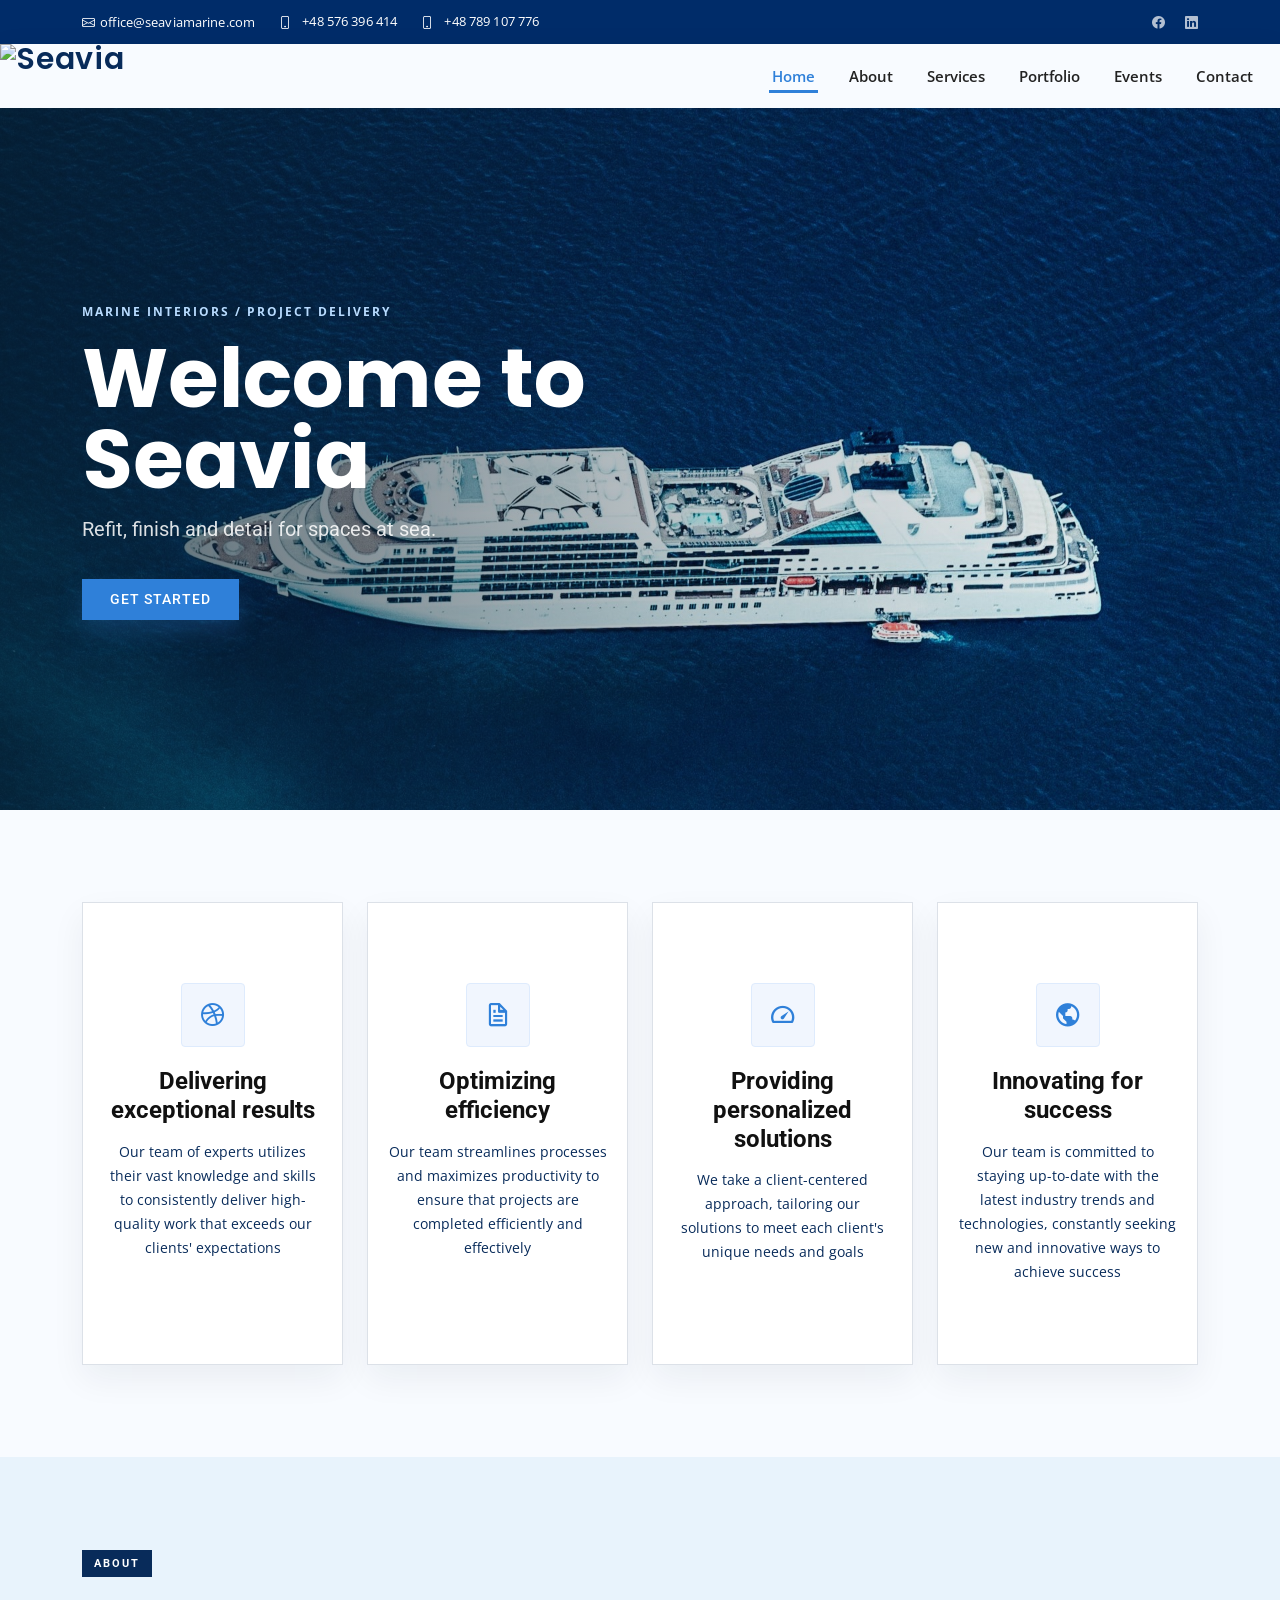
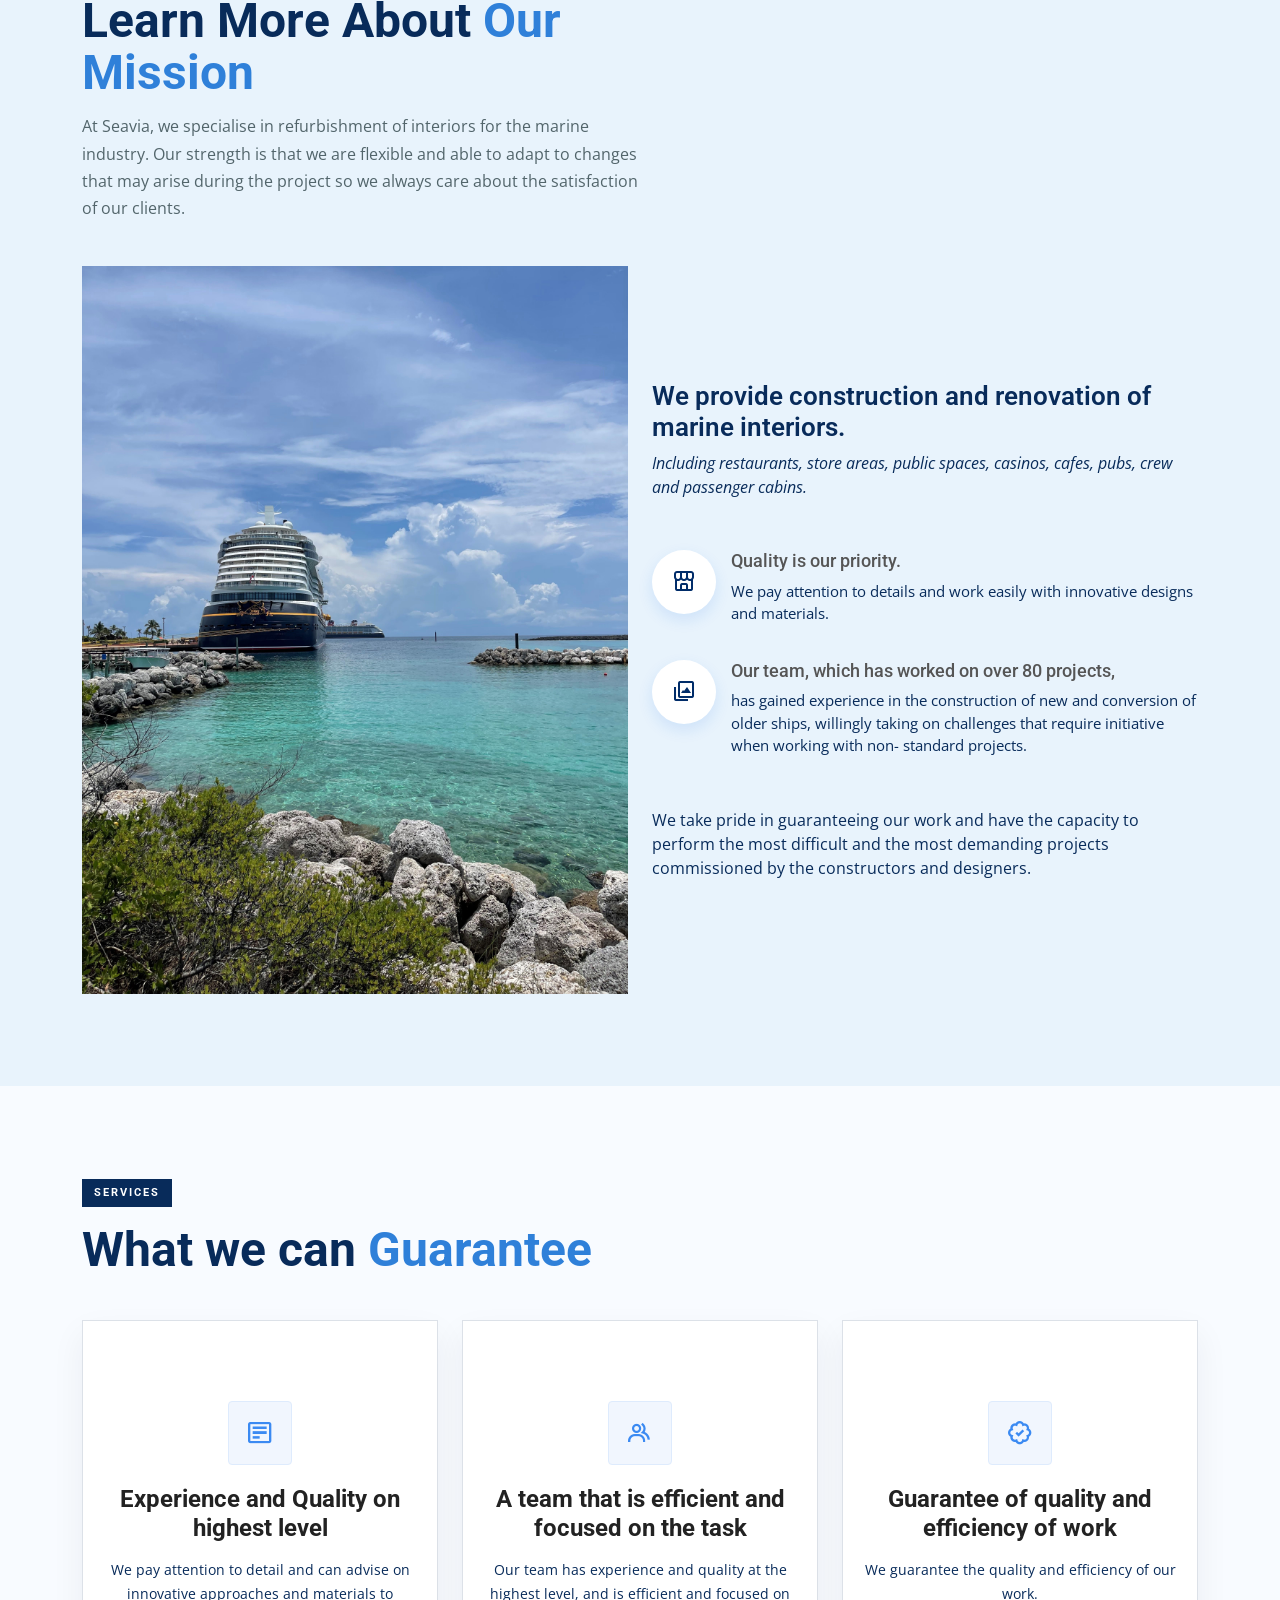
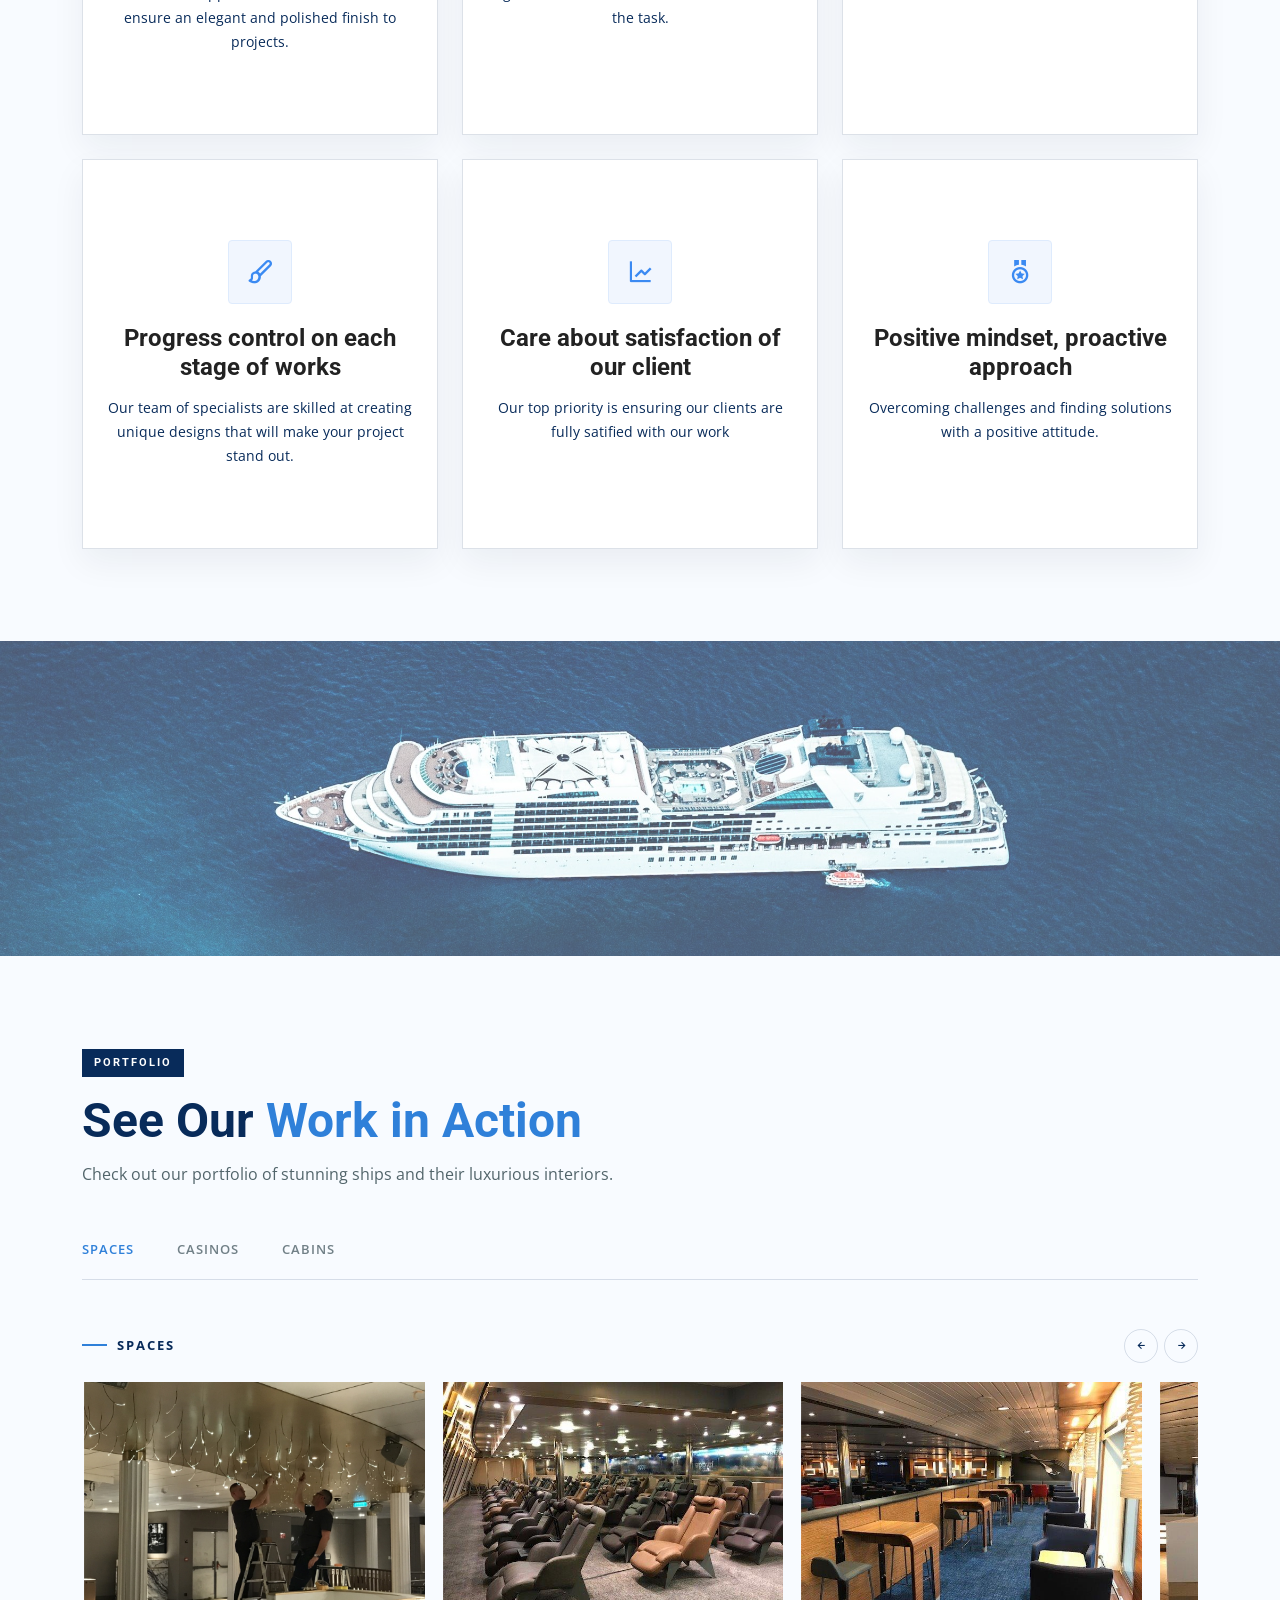
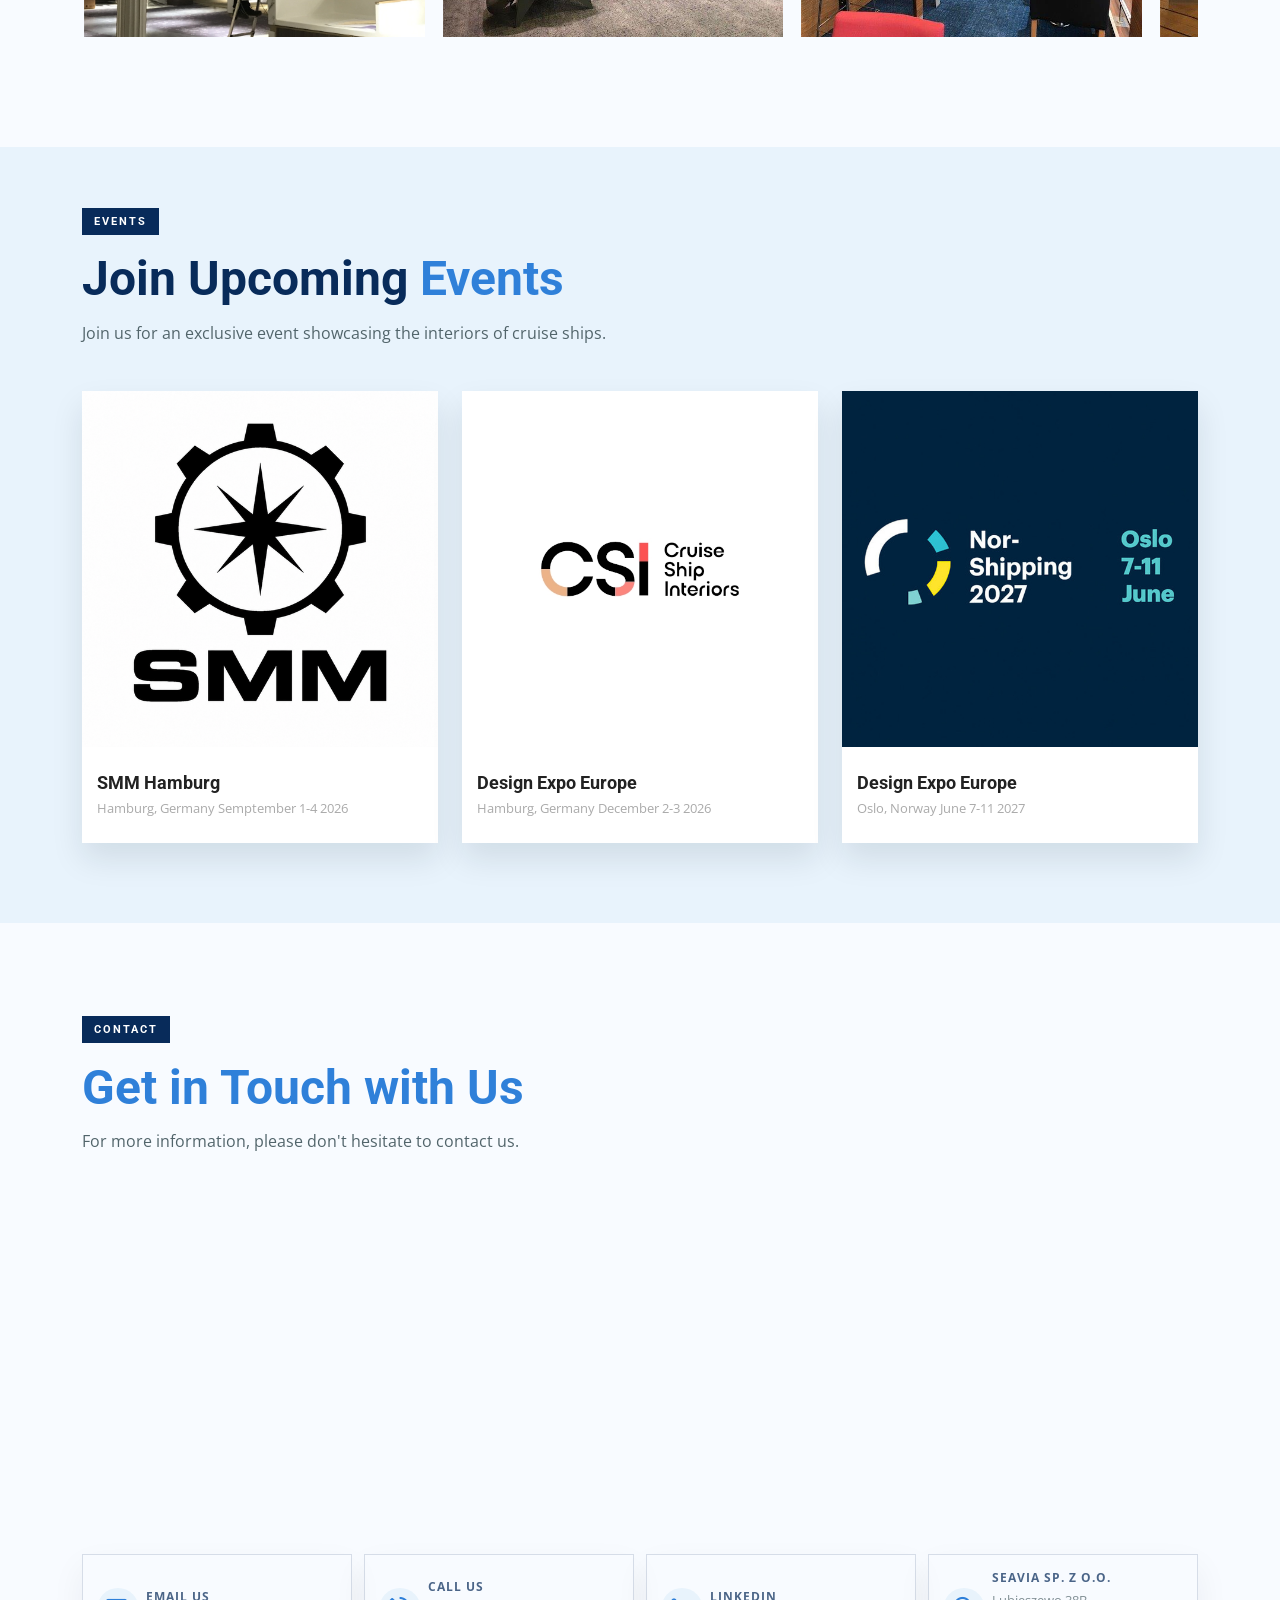
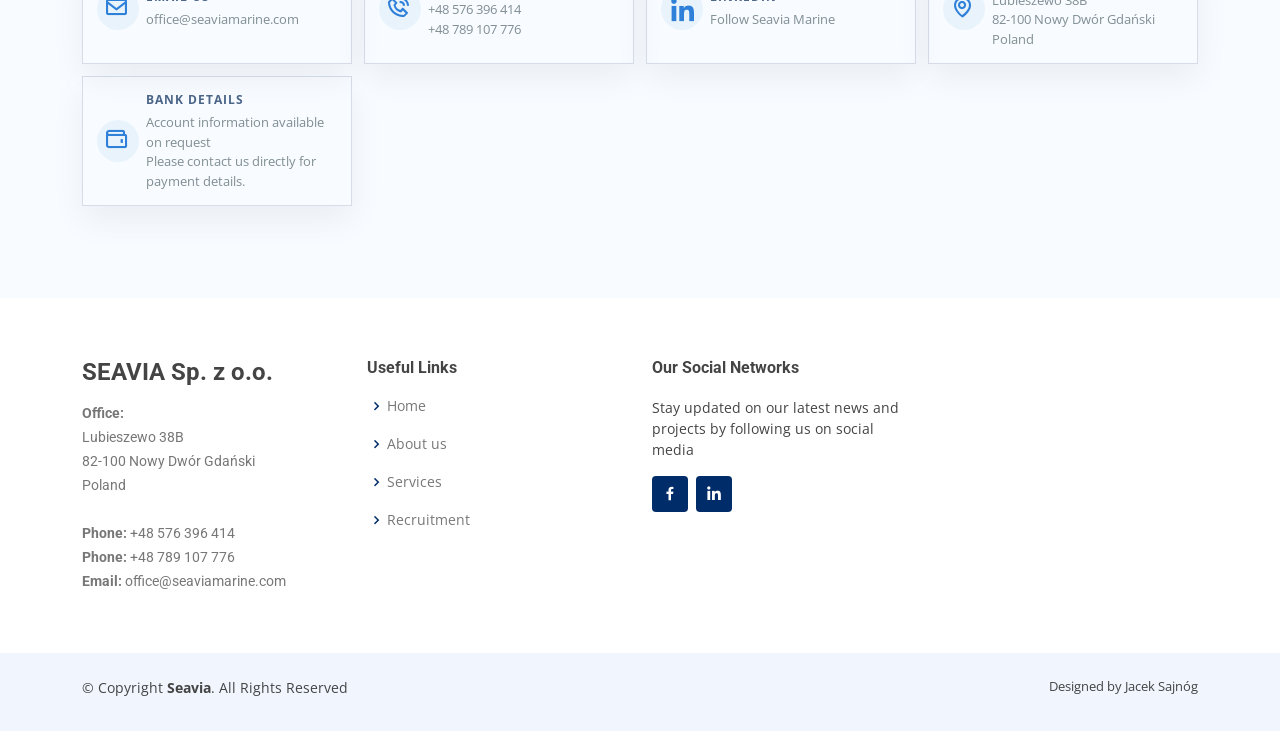
==== commit 54e95217: "ZAKI photo" ====
--- a/Seavia/index-stary.html
+++ b/Seavia/index-stary.html
@@ -769,7 +769,7 @@
  <article class="team-card"><img class="team-avatar" src="assets/img/team/Franciszek_Pawlak%20%281%29.jpg" alt="Franciszek Pawlak"><div><h4>Franciszek Pawlak</h4><p>Team member</p><div class="team-contact-links"><a href="mailto:fpawlak@seaviamarine.com" data-contact-label="fpawlak@seaviamarine.com" aria-label="Email Franciszek Pawlak"><i class="bx bx-envelope"></i></a></div></div></article>
  <article class="team-card"><img class="team-avatar" src="assets/img/team/Patryk_Kozuj%20%281%29.jpg" alt="Patryk Kozuj"><div><h4>Patryk Kozuj</h4><p>Adwokat</p><div class="team-contact-links"><a href="mailto:legal@seaviamarine.com" data-contact-label="legal@seaviamarine.com" aria-label="Email Patryk Kozuj"><i class="bx bx-envelope"></i></a></div></div></article>
  <article class="team-card"><img class="team-avatar" src="assets/img/team/Micha%C5%82_Ba%C5%84kowski%20%281%29.jpg" alt="Michał Bańkowski"><div><h4>Michał Bańkowski</h4><p>Adwokat</p><div class="team-contact-links"><a href="mailto:legal@seaviamarine.com" data-contact-label="legal@seaviamarine.com" aria-label="Email Michał Bańkowski"><i class="bx bx-envelope"></i></a></div></div></article>
- <article class="team-card"><img class="team-avatar" src="assets/img/team/LOGO-Napis%20niebieski.jpg" alt="Marcin Zakrzewski"><div><h4>Marcin Zakrzewski</h4><p>Foreman</p><div class="team-contact-links"><a href="mailto:marcin@seaviamarine.com" data-contact-label="marcin@seaviamarine.com" aria-label="Email Marcin Zakrzewski"><i class="bx bx-envelope"></i></a></div></div></article>
+ <article class="team-card"><img class="team-avatar" src="assets/img/team/Marcin_Zakrzewski%20(1).jpg" alt="Marcin Zakrzewski"><div><h4>Marcin Zakrzewski</h4><p>Foreman</p><div class="team-contact-links"><a href="mailto:marcin@seaviamarine.com" data-contact-label="marcin@seaviamarine.com" aria-label="Email Marcin Zakrzewski"><i class="bx bx-envelope"></i></a></div></div></article>
  <article class="team-card"><img class="team-avatar" src="assets/img/team/Dawid_Jawniak%20%281%29.jpg" alt="Dawid Jawniak"><div><h4>Dawid Jawniak</h4><p>Foreman</p><div class="team-contact-links"><a href="mailto:djawniak@seaviamarine.com" data-contact-label="djawniak@seaviamarine.com" aria-label="Email Dawid Jawniak"><i class="bx bx-envelope"></i></a></div></div></article>
  <article class="team-card"><img class="team-avatar" src="assets/img/team/LOGO-Napis%20niebieski.jpg" alt="Mirosław Karczewski"><div><h4>Mirosław Karczewski</h4><p>Foreman</p><div class="team-contact-links"><a href="mailto:miroslaw@seaviamarine.com" data-contact-label="miroslaw@seaviamarine.com" aria-label="Email Mirosław Karczewski"><i class="bx bx-envelope"></i></a></div></div></article>
  <article class="team-card"><img class="team-avatar" src="assets/img/team/LOGO-Napis%20niebieski.jpg" alt="Jarosław Konkol"><div><h4>Jarosław Konkol</h4><p>Foreman</p><div class="team-contact-links"><a href="mailto:jkonkol@seaviamarine.com" data-contact-label="jkonkol@seaviamarine.com" aria-label="Email Jarosław Konkol"><i class="bx bx-envelope"></i></a></div></div></article>
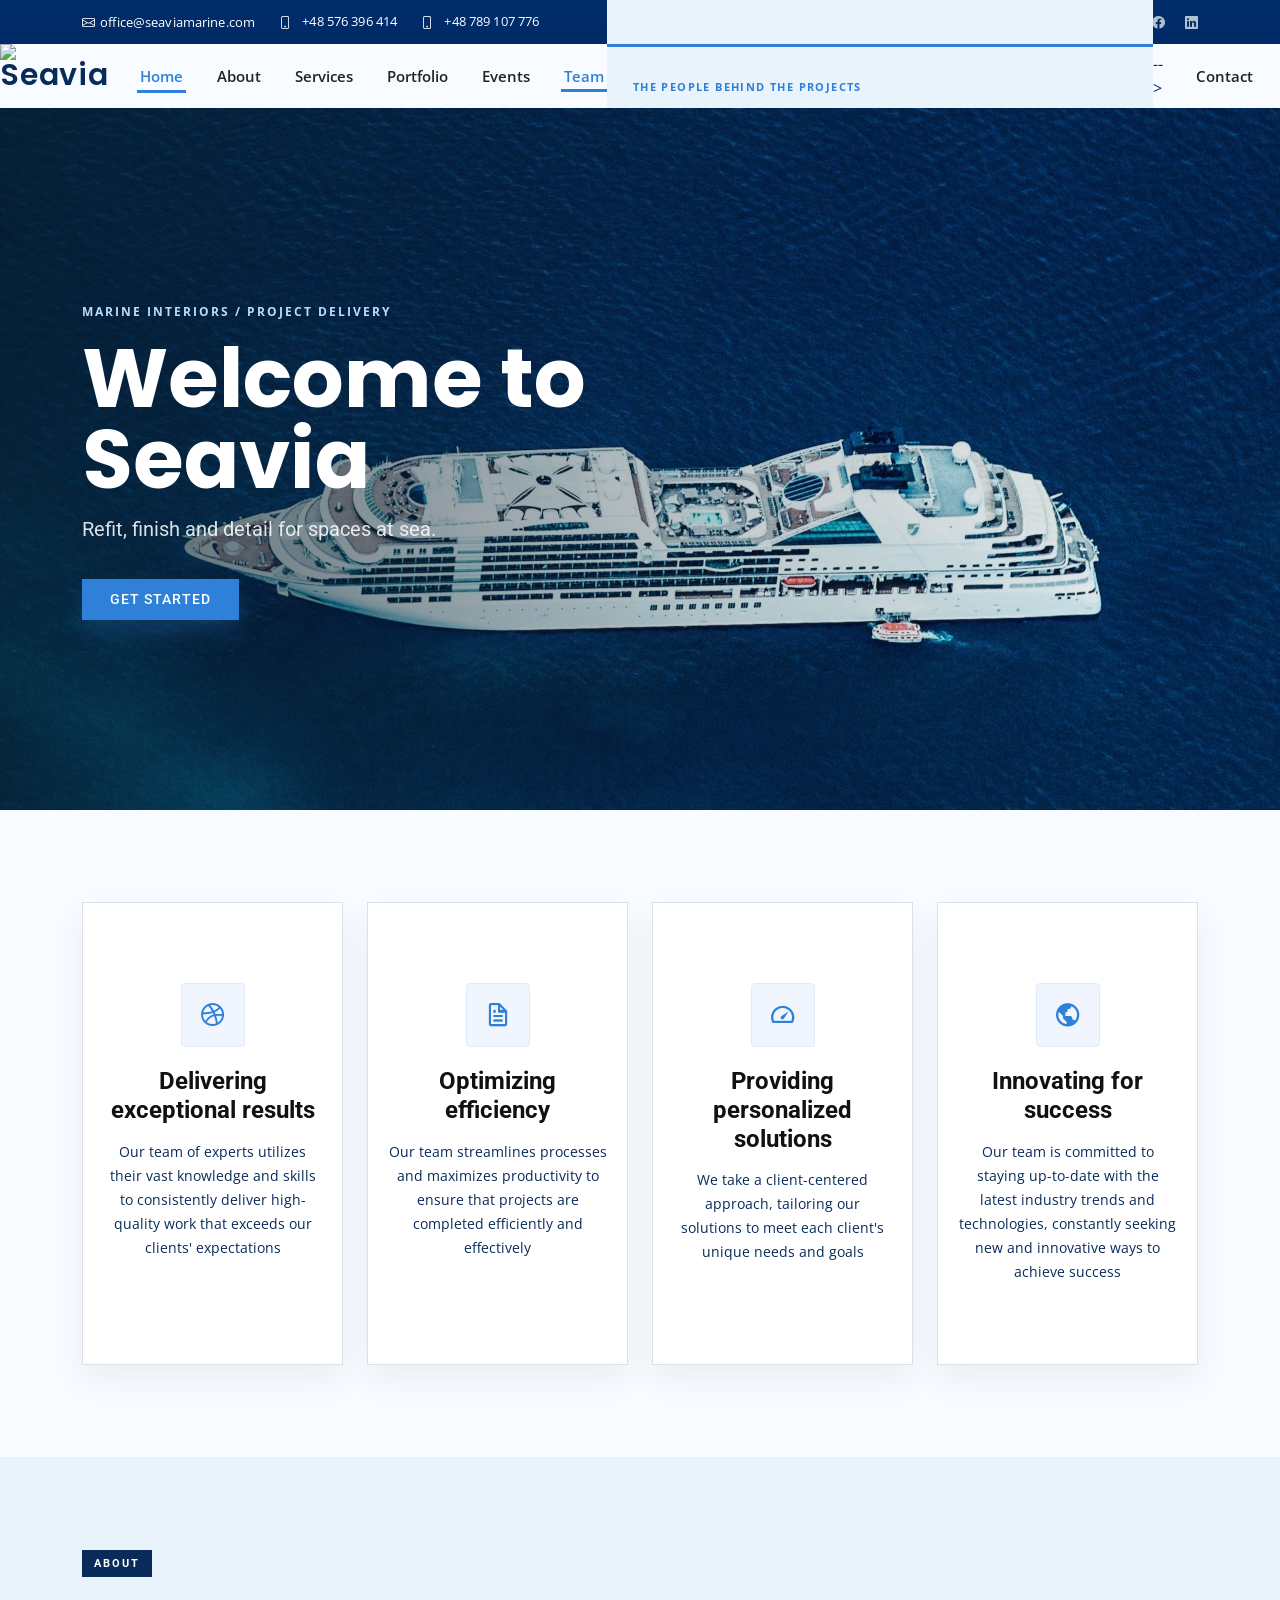
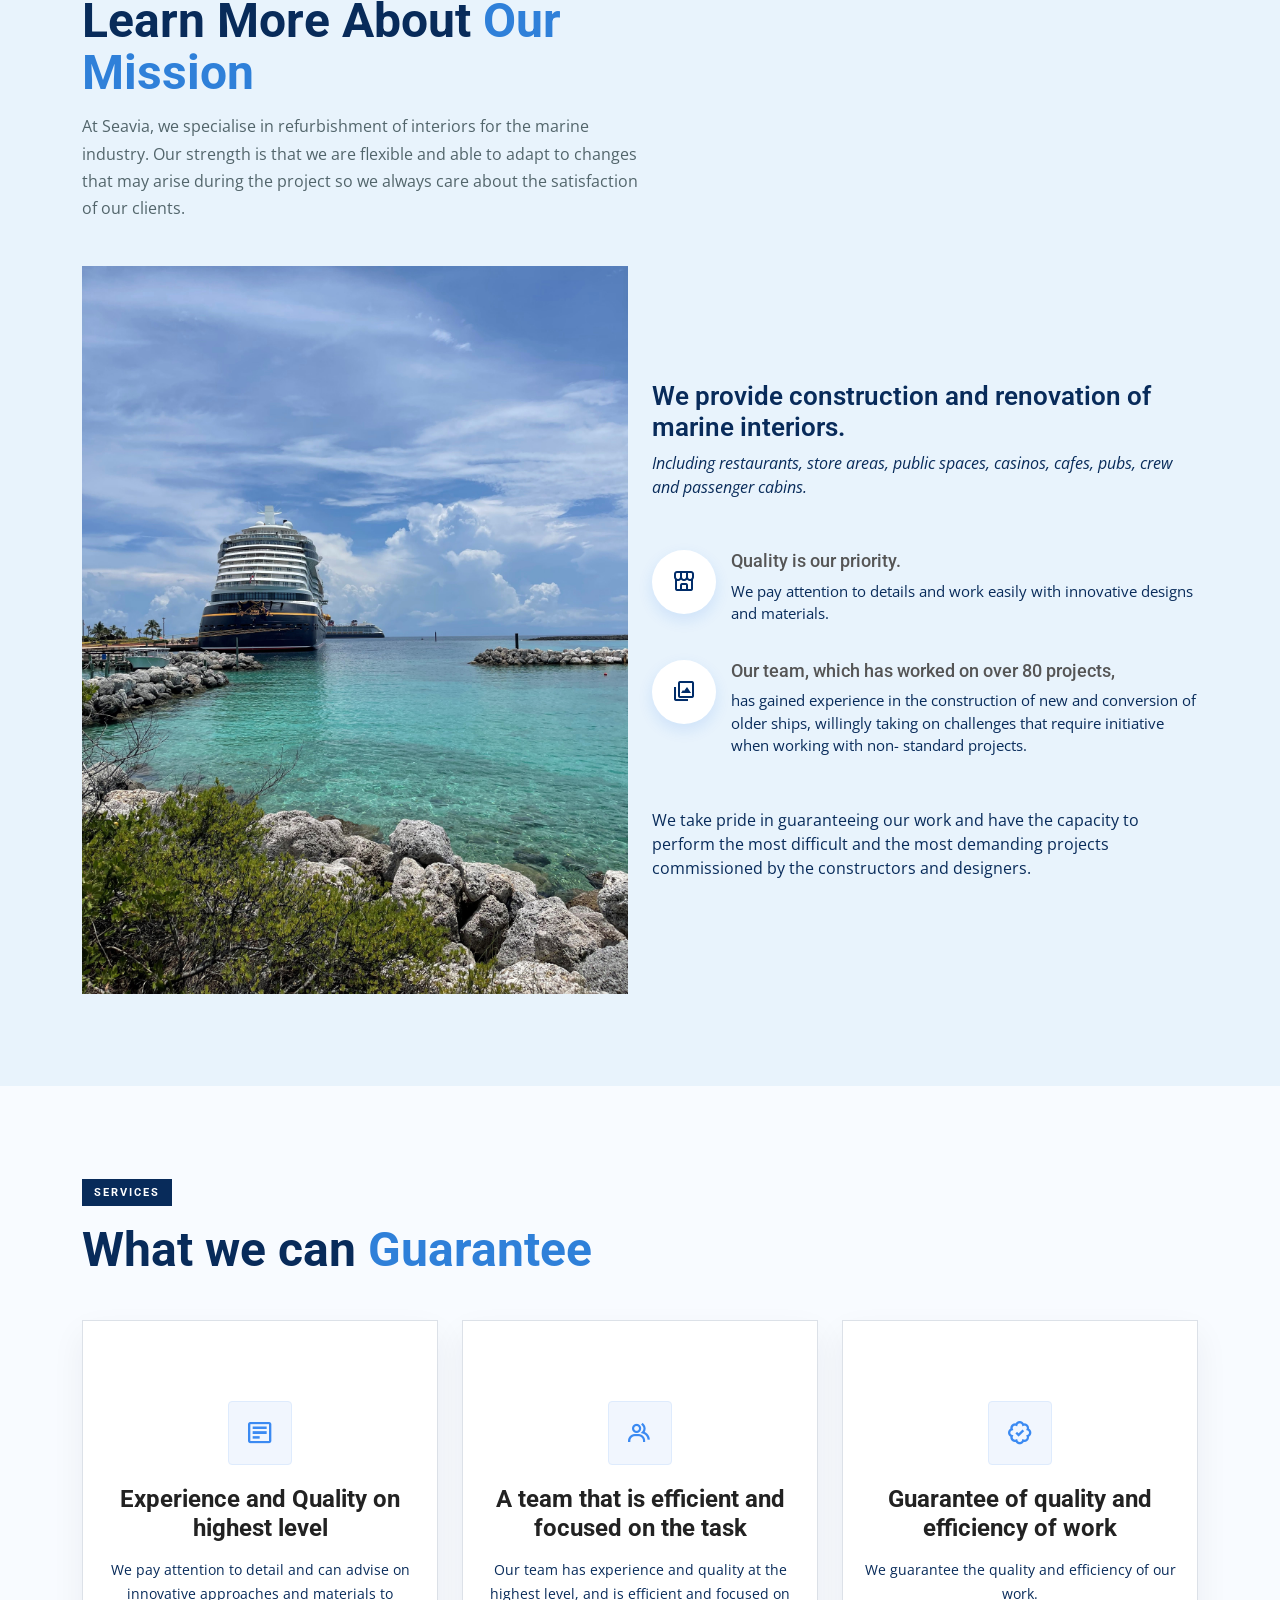
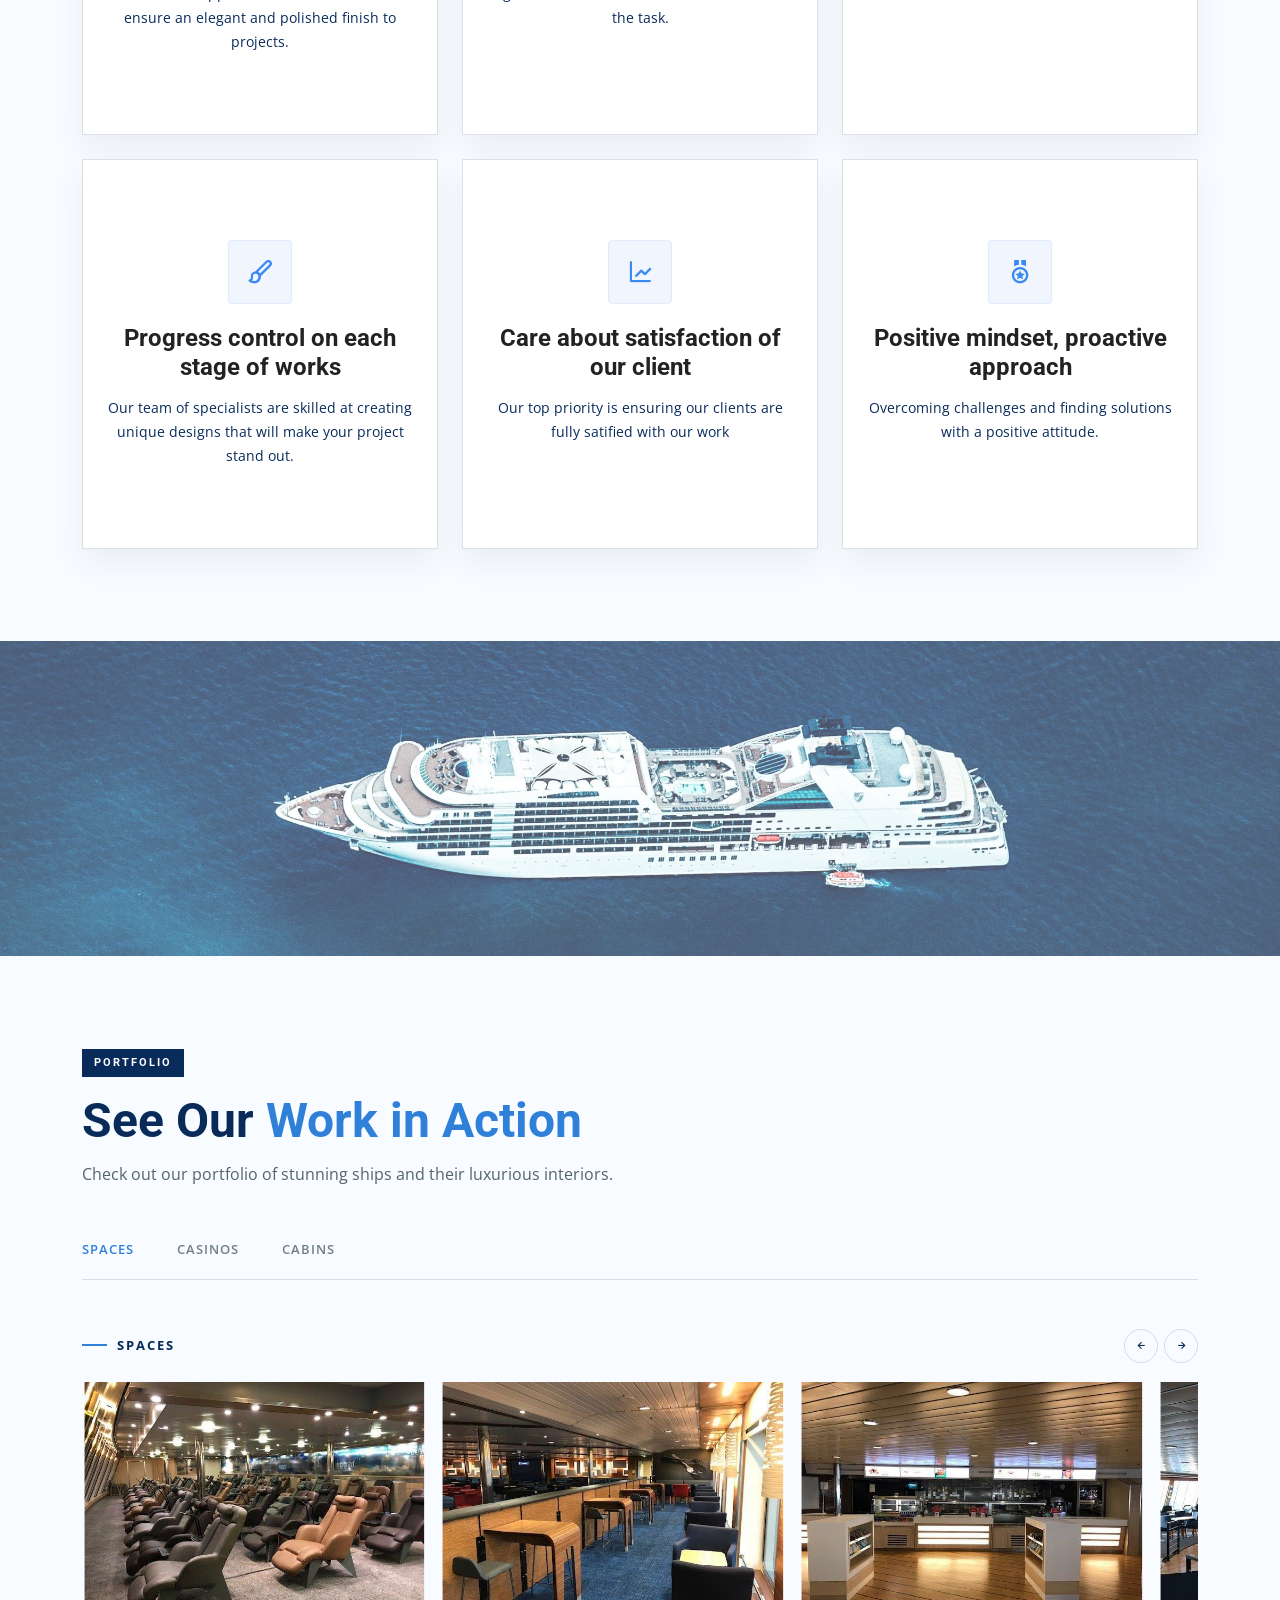
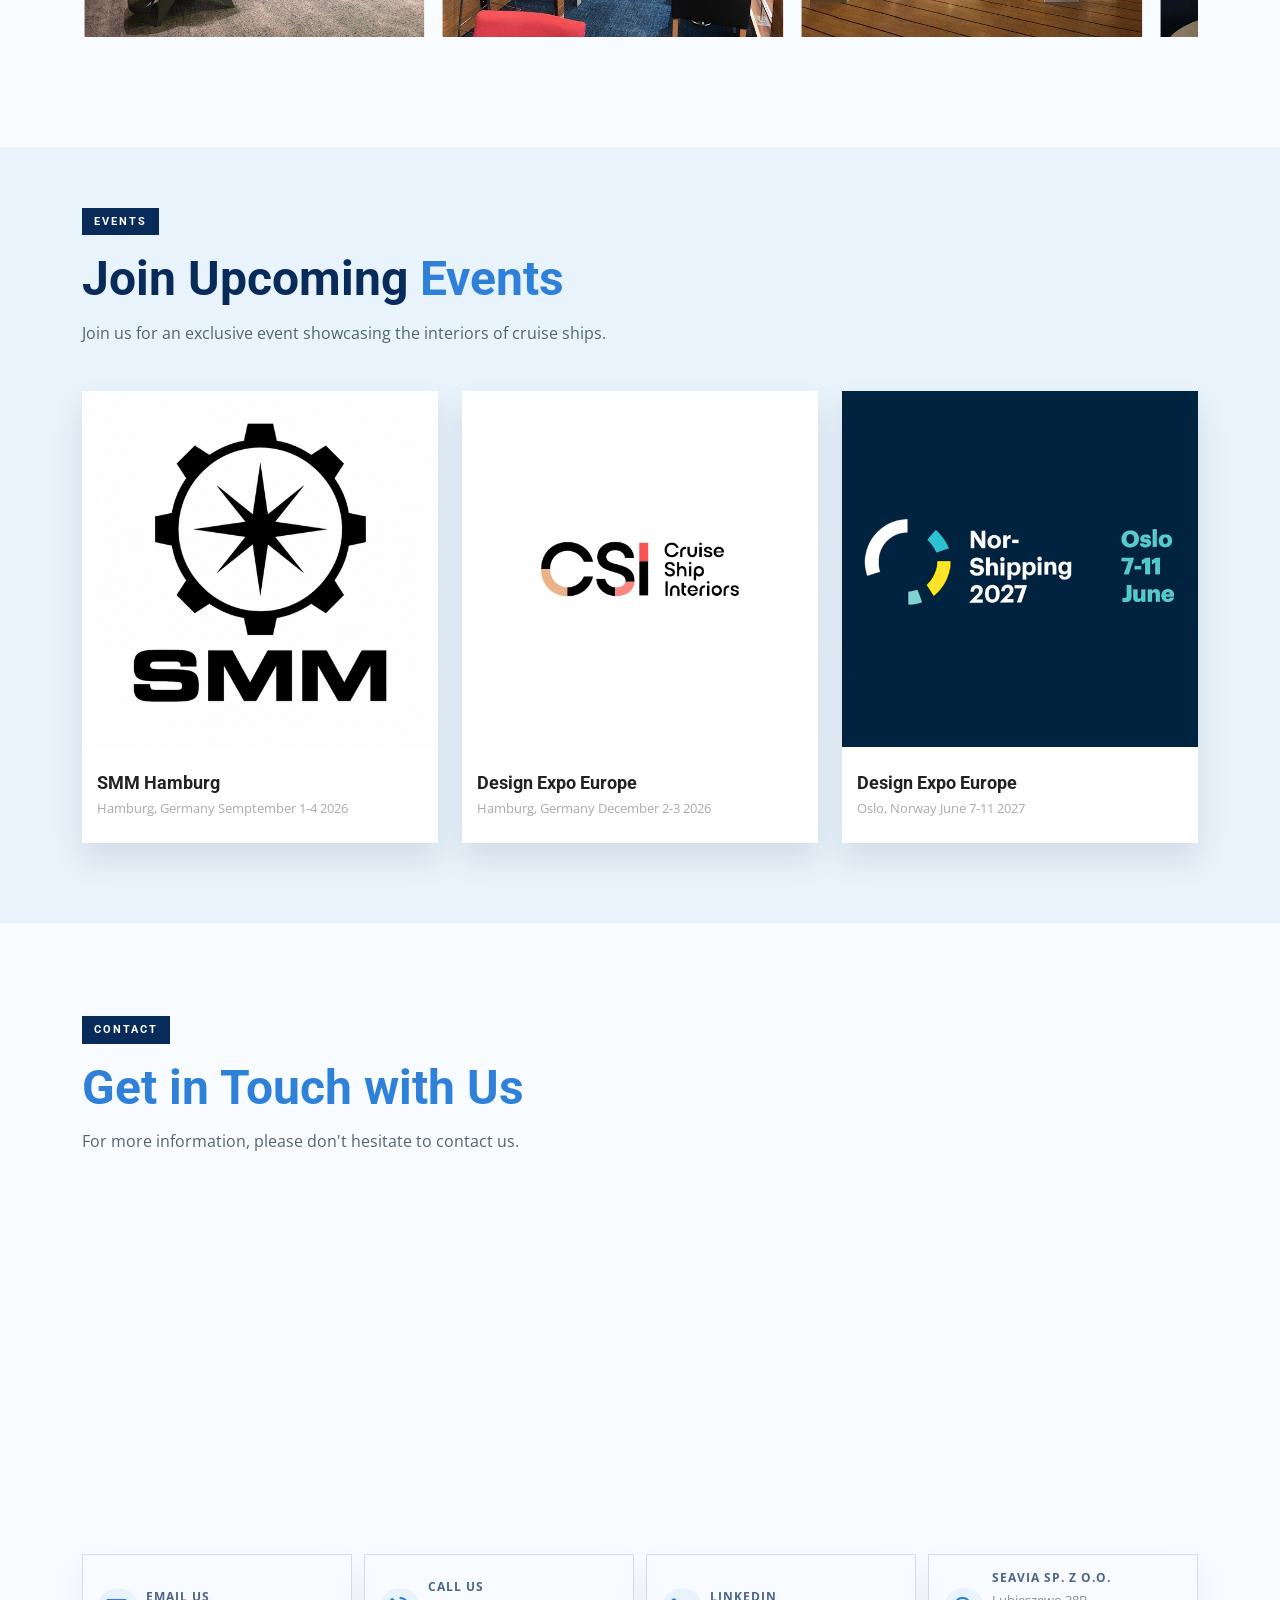
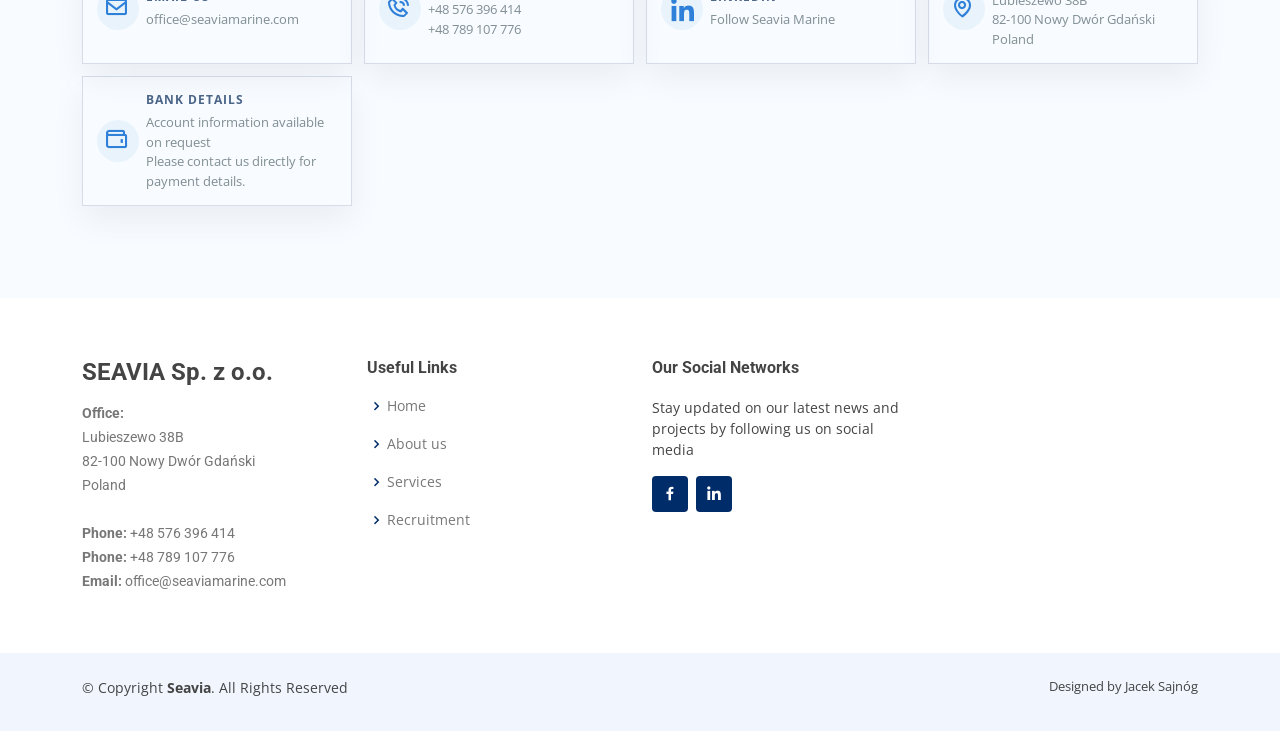
==== commit 00008444: "team jako sekcja" ====
--- a/Seavia/index-stary.html
+++ b/Seavia/index-stary.html
@@ -86,6 +86,7 @@
           <li><a class="nav-link scrollto" href="#services">Services</a></li>
           <li><a class="nav-link scrollto " href="#portfolio">Portfolio</a></li>
           <li><a class="nav-link scrollto" href="#events">Events</a></li>
+          <li><a class="nav-link scrollto" href="#team">Team</a></li>
           <!-- <li class="dropdown"><a href="#"><span>Drop Down</span> <i class="bi bi-chevron-down"></i></a>
             <ul>
               <li><a href="#">Interior Design</a></li>
@@ -103,6 +104,13 @@
               <li><a href="#">Space Planning</a></li>
               <li><a href="#">Material Selection</a></li>
             </ul>
+
+        <!-- ======= Team Section ======= -->
+        <section id="team" class="team-section section-bg">
+          <div class="container" data-aos="fade-up">
+            <div id="team-content" class="contact-team"></div>
+          </div>
+        </section><!-- End Team Section -->
           </li> -->
           <li><a class="nav-link scrollto" href="#contact">Contact</a></li>
         </ul>
@@ -769,7 +777,7 @@
  <article class="team-card"><img class="team-avatar" src="assets/img/team/Franciszek_Pawlak%20%281%29.jpg" alt="Franciszek Pawlak"><div><h4>Franciszek Pawlak</h4><p>Team member</p><div class="team-contact-links"><a href="mailto:fpawlak@seaviamarine.com" data-contact-label="fpawlak@seaviamarine.com" aria-label="Email Franciszek Pawlak"><i class="bx bx-envelope"></i></a></div></div></article>
  <article class="team-card"><img class="team-avatar" src="assets/img/team/Patryk_Kozuj%20%281%29.jpg" alt="Patryk Kozuj"><div><h4>Patryk Kozuj</h4><p>Adwokat</p><div class="team-contact-links"><a href="mailto:legal@seaviamarine.com" data-contact-label="legal@seaviamarine.com" aria-label="Email Patryk Kozuj"><i class="bx bx-envelope"></i></a></div></div></article>
  <article class="team-card"><img class="team-avatar" src="assets/img/team/Micha%C5%82_Ba%C5%84kowski%20%281%29.jpg" alt="Michał Bańkowski"><div><h4>Michał Bańkowski</h4><p>Adwokat</p><div class="team-contact-links"><a href="mailto:legal@seaviamarine.com" data-contact-label="legal@seaviamarine.com" aria-label="Email Michał Bańkowski"><i class="bx bx-envelope"></i></a></div></div></article>
- <article class="team-card"><img class="team-avatar" src="assets/img/team/Marcin_Zakrzewski%20(1).jpg" alt="Marcin Zakrzewski"><div><h4>Marcin Zakrzewski</h4><p>Foreman</p><div class="team-contact-links"><a href="mailto:marcin@seaviamarine.com" data-contact-label="marcin@seaviamarine.com" aria-label="Email Marcin Zakrzewski"><i class="bx bx-envelope"></i></a></div></div></article>
+ <article class="team-card"><img class="team-avatar" src="assets/img/team/LOGO-Napis%20niebieski.jpg" alt="Marcin Zakrzewski"><div><h4>Marcin Zakrzewski</h4><p>Foreman</p><div class="team-contact-links"><a href="mailto:marcin@seaviamarine.com" data-contact-label="marcin@seaviamarine.com" aria-label="Email Marcin Zakrzewski"><i class="bx bx-envelope"></i></a></div></div></article>
  <article class="team-card"><img class="team-avatar" src="assets/img/team/Dawid_Jawniak%20%281%29.jpg" alt="Dawid Jawniak"><div><h4>Dawid Jawniak</h4><p>Foreman</p><div class="team-contact-links"><a href="mailto:djawniak@seaviamarine.com" data-contact-label="djawniak@seaviamarine.com" aria-label="Email Dawid Jawniak"><i class="bx bx-envelope"></i></a></div></div></article>
  <article class="team-card"><img class="team-avatar" src="assets/img/team/LOGO-Napis%20niebieski.jpg" alt="Mirosław Karczewski"><div><h4>Mirosław Karczewski</h4><p>Foreman</p><div class="team-contact-links"><a href="mailto:miroslaw@seaviamarine.com" data-contact-label="miroslaw@seaviamarine.com" aria-label="Email Mirosław Karczewski"><i class="bx bx-envelope"></i></a></div></div></article>
  <article class="team-card"><img class="team-avatar" src="assets/img/team/LOGO-Napis%20niebieski.jpg" alt="Jarosław Konkol"><div><h4>Jarosław Konkol</h4><p>Foreman</p><div class="team-contact-links"><a href="mailto:jkonkol@seaviamarine.com" data-contact-label="jkonkol@seaviamarine.com" aria-label="Email Jarosław Konkol"><i class="bx bx-envelope"></i></a></div></div></article>
--- a/Seavia/assets/css/style.css
+++ b/Seavia/assets/css/style.css
@@ -244,6 +244,13 @@
   position: relative;
 }
 
+.navbar a[href="#team"] {
+  font-family: inherit;
+  font-size: 15px;
+  font-weight: 600;
+  line-height: normal;
+}
+
 .navbar a i,
 .navbar a:focus i {
   font-size: 12px;
@@ -2631,11 +2638,11 @@
   text-transform: uppercase;
 }
 
-.contact-team .team-directory {
+.team-section .team-directory {
   margin-top: 0;
 }
 
-.contact-team .team-grid {
+.team-section .team-grid {
   grid-template-columns: repeat(2, minmax(0, 1fr));
 }
 
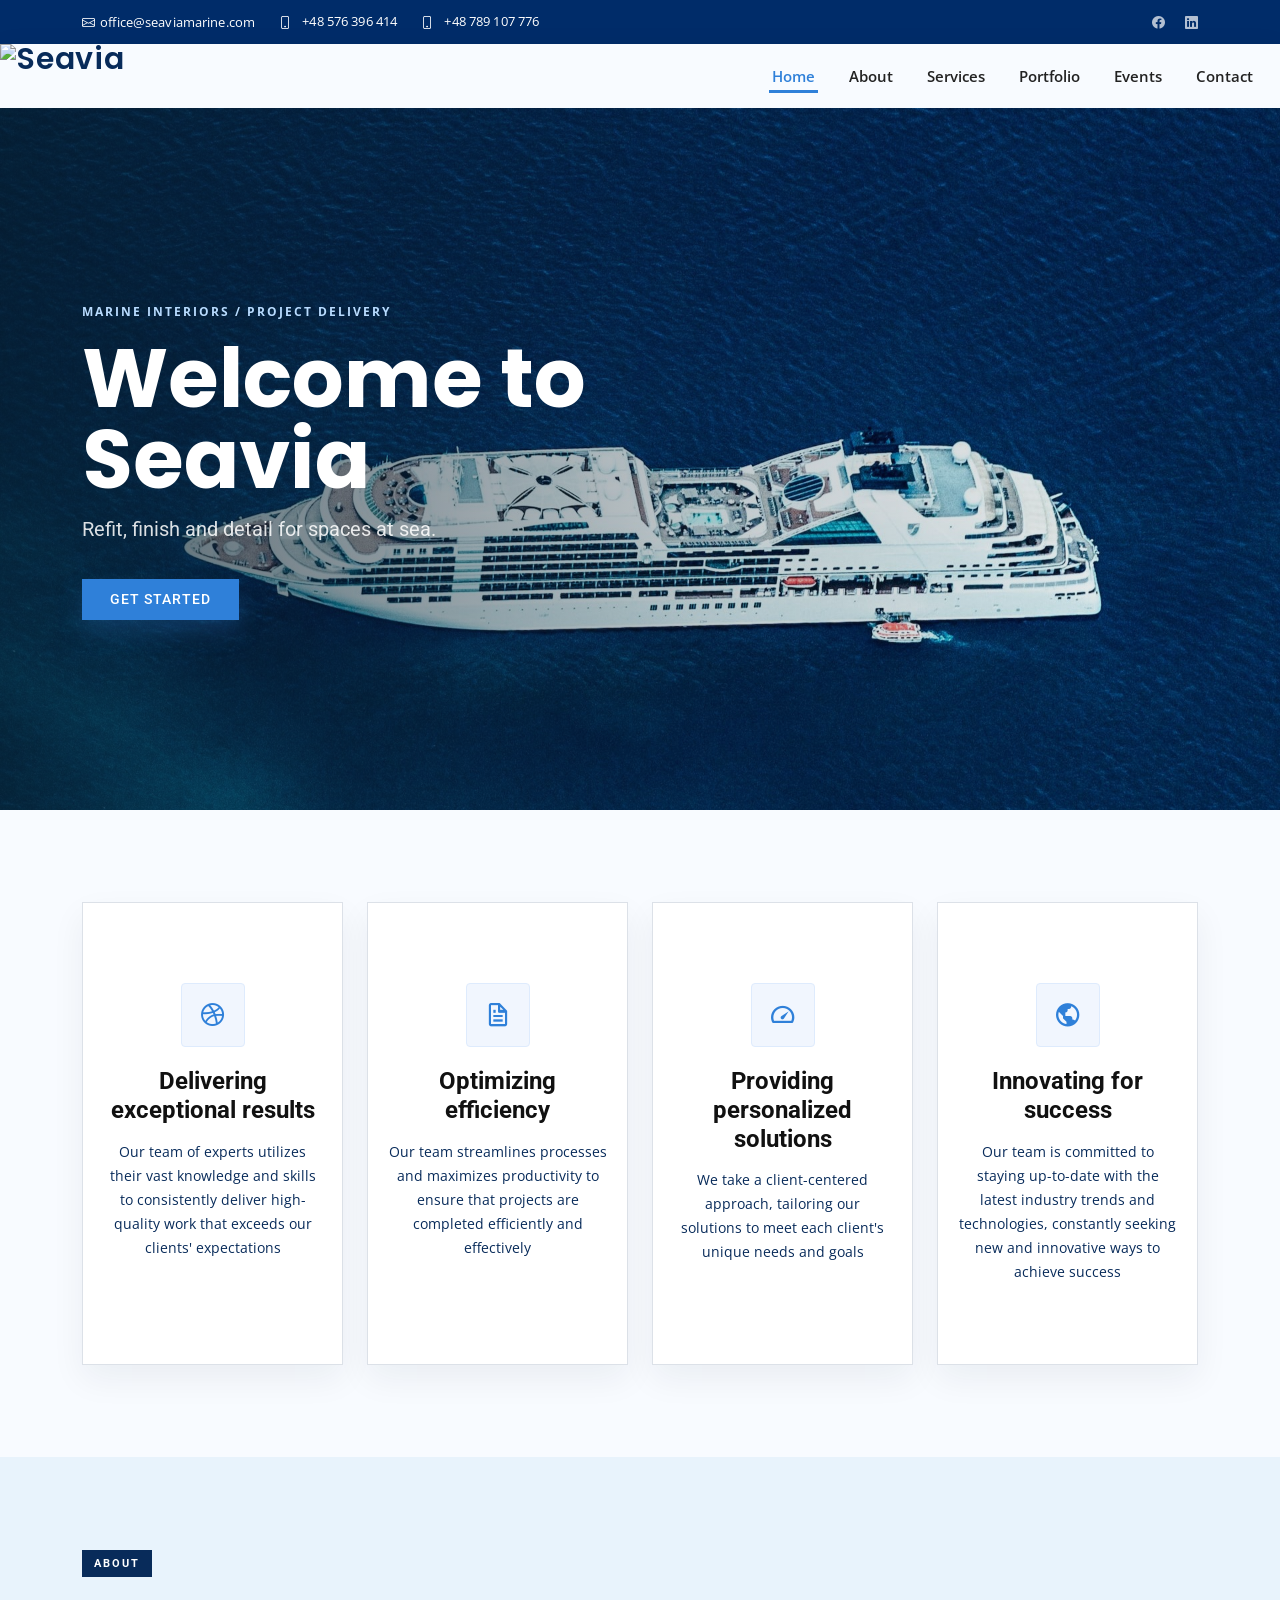
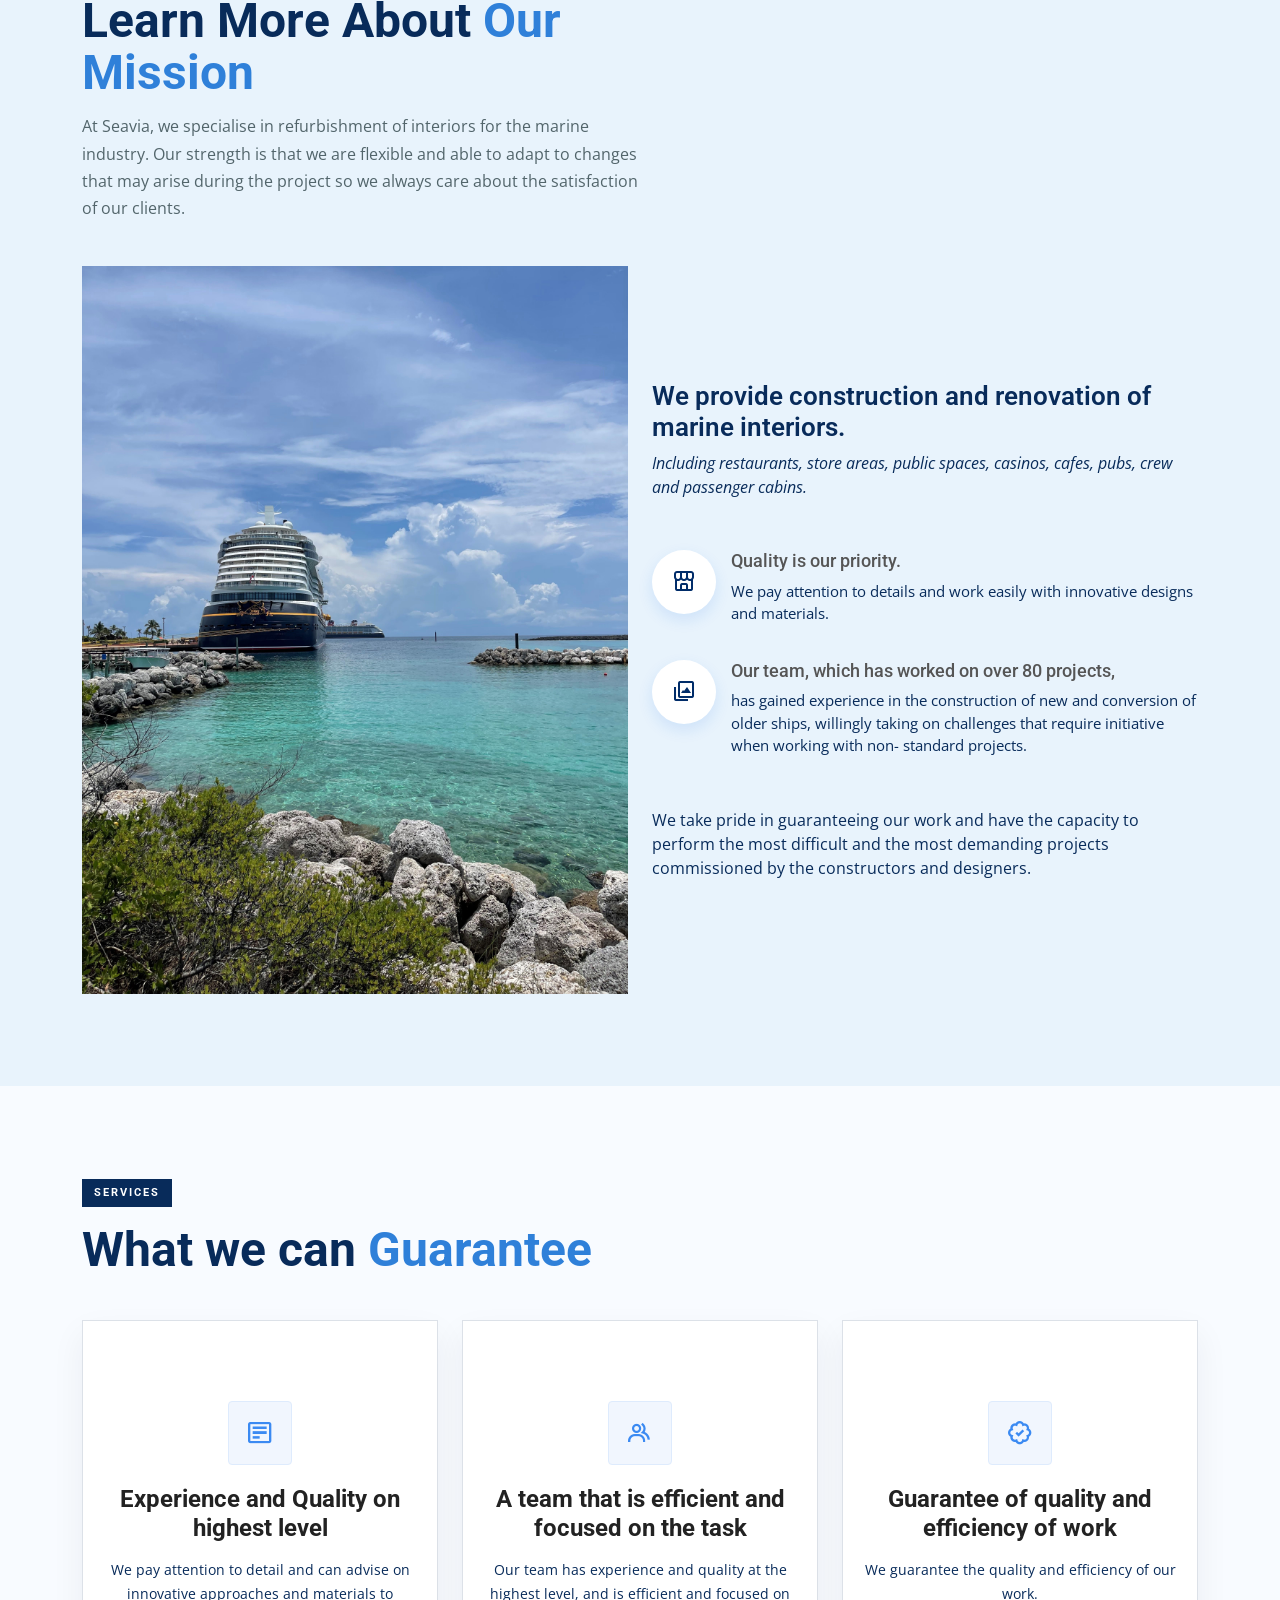
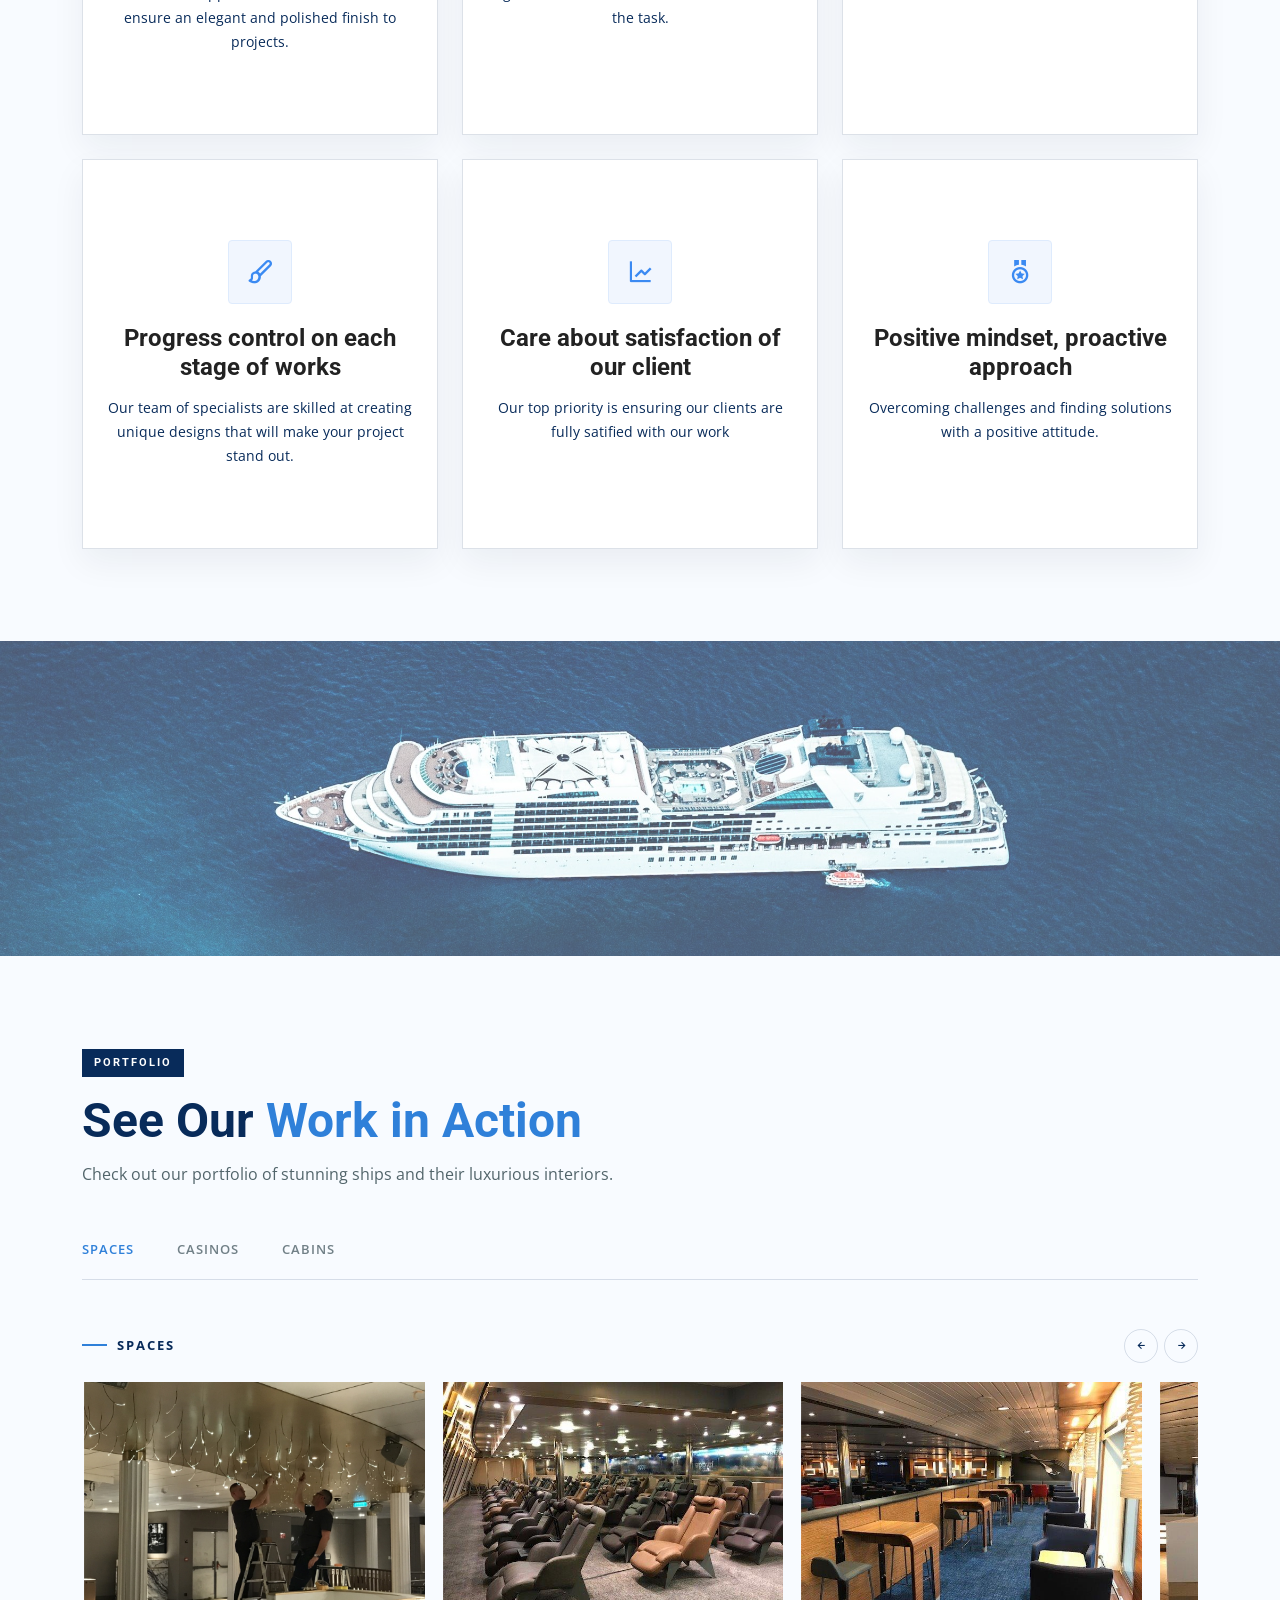
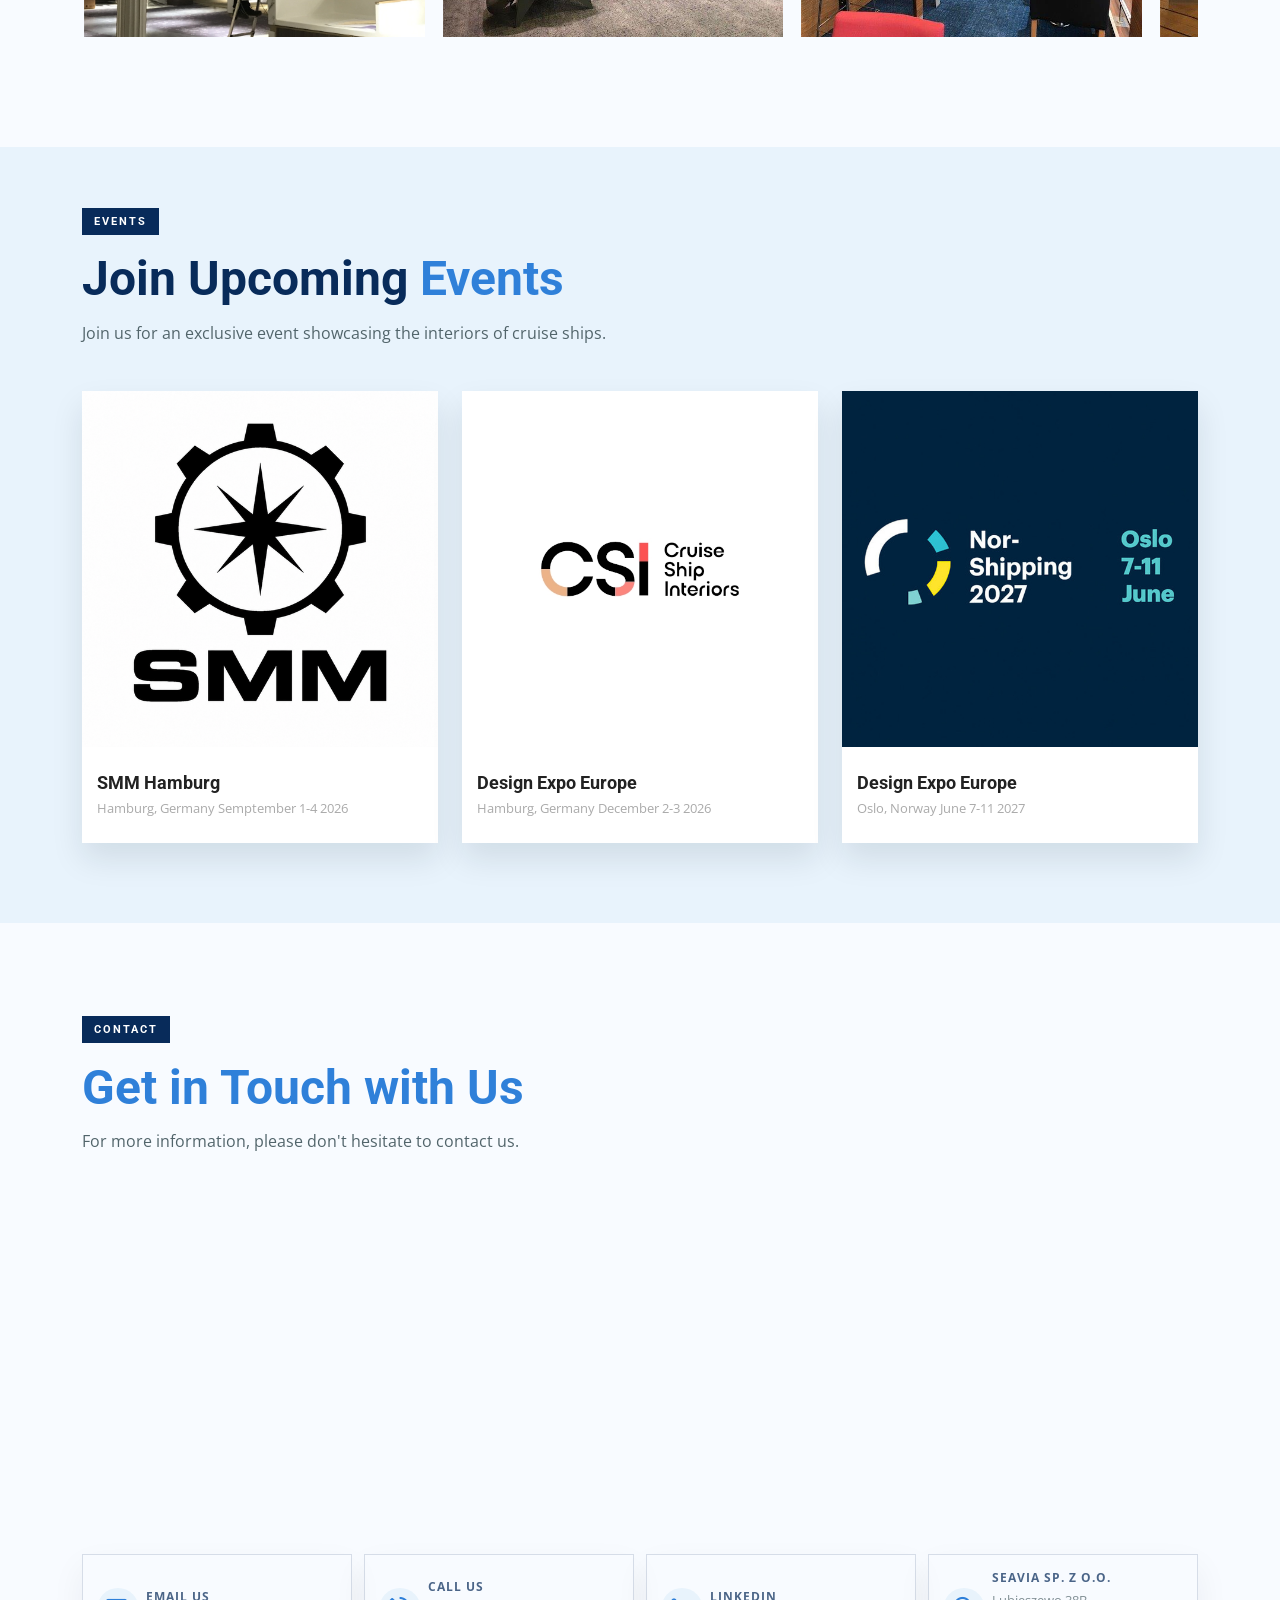
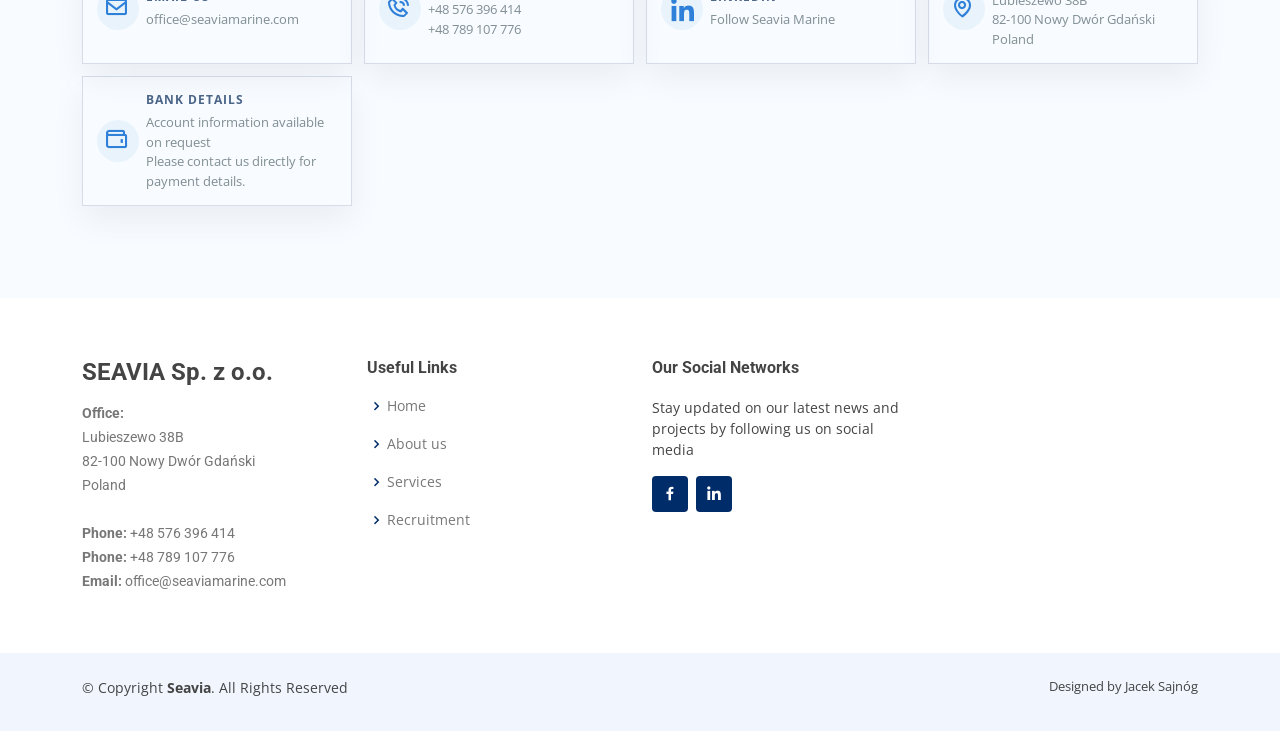
==== commit 34647fac: "T01" ====
--- a/Seavia/index-stary.html
+++ b/Seavia/index-stary.html
@@ -86,7 +86,6 @@
           <li><a class="nav-link scrollto" href="#services">Services</a></li>
           <li><a class="nav-link scrollto " href="#portfolio">Portfolio</a></li>
           <li><a class="nav-link scrollto" href="#events">Events</a></li>
-          <li><a class="nav-link scrollto" href="#team">Team</a></li>
           <!-- <li class="dropdown"><a href="#"><span>Drop Down</span> <i class="bi bi-chevron-down"></i></a>
             <ul>
               <li><a href="#">Interior Design</a></li>
@@ -105,12 +104,6 @@
               <li><a href="#">Material Selection</a></li>
             </ul>
 
-        <!-- ======= Team Section ======= -->
-        <section id="team" class="team-section section-bg">
-          <div class="container" data-aos="fade-up">
-            <div id="team-content" class="contact-team"></div>
-          </div>
-        </section><!-- End Team Section -->
           </li> -->
           <li><a class="nav-link scrollto" href="#contact">Contact</a></li>
         </ul>
--- a/Seavia/assets/css/style.css
+++ b/Seavia/assets/css/style.css
@@ -3243,6 +3243,72 @@
   display: none;
 }
 
+.team-section .team-directory {
+  margin-top: 0;
+  border-left: 0;
+  background: transparent;
+}
+
+.team-section .team-grid {
+  grid-template-columns: repeat(5, minmax(0, 1fr));
+  grid-auto-rows: minmax(88px, auto);
+  gap: 12px;
+}
+
+.team-section .team-card {
+  min-height: 88px;
+  padding: 10px;
+}
+
+.team-section .team-card:nth-child(1),
+.team-section .team-card:nth-child(2) {
+  grid-row: span 2;
+  min-height: 188px;
+  align-content: center;
+}
+
+.team-section .team-card:nth-child(1) .team-avatar,
+.team-section .team-card:nth-child(2) .team-avatar {
+  width: 72px;
+  height: 72px;
+}
+
+.team-section .team-avatar {
+  width: 54px;
+  height: 54px;
+  object-fit: cover;
+  object-position: top center;
+}
+
+.team-section .team-card:hover,
+.team-section .team-card:focus-within {
+  transform: translateY(-4px);
+}
+
+@media (max-width: 1100px) {
+  .team-section .team-grid {
+    grid-template-columns: repeat(3, minmax(0, 1fr));
+  }
+}
+
+@media (max-width: 575px) {
+  .team-section .team-grid {
+    grid-template-columns: repeat(2, minmax(0, 1fr));
+  }
+
+  .team-section .team-card:nth-child(1),
+  .team-section .team-card:nth-child(2) {
+    grid-row: span 1;
+    min-height: 104px;
+  }
+
+  .team-section .team-card:nth-child(1) .team-avatar,
+  .team-section .team-card:nth-child(2) .team-avatar {
+    width: 54px;
+    height: 54px;
+  }
+}
+
 #contact .contact-cards {
   grid-template-columns: repeat(4, minmax(0, 1fr));
 }
